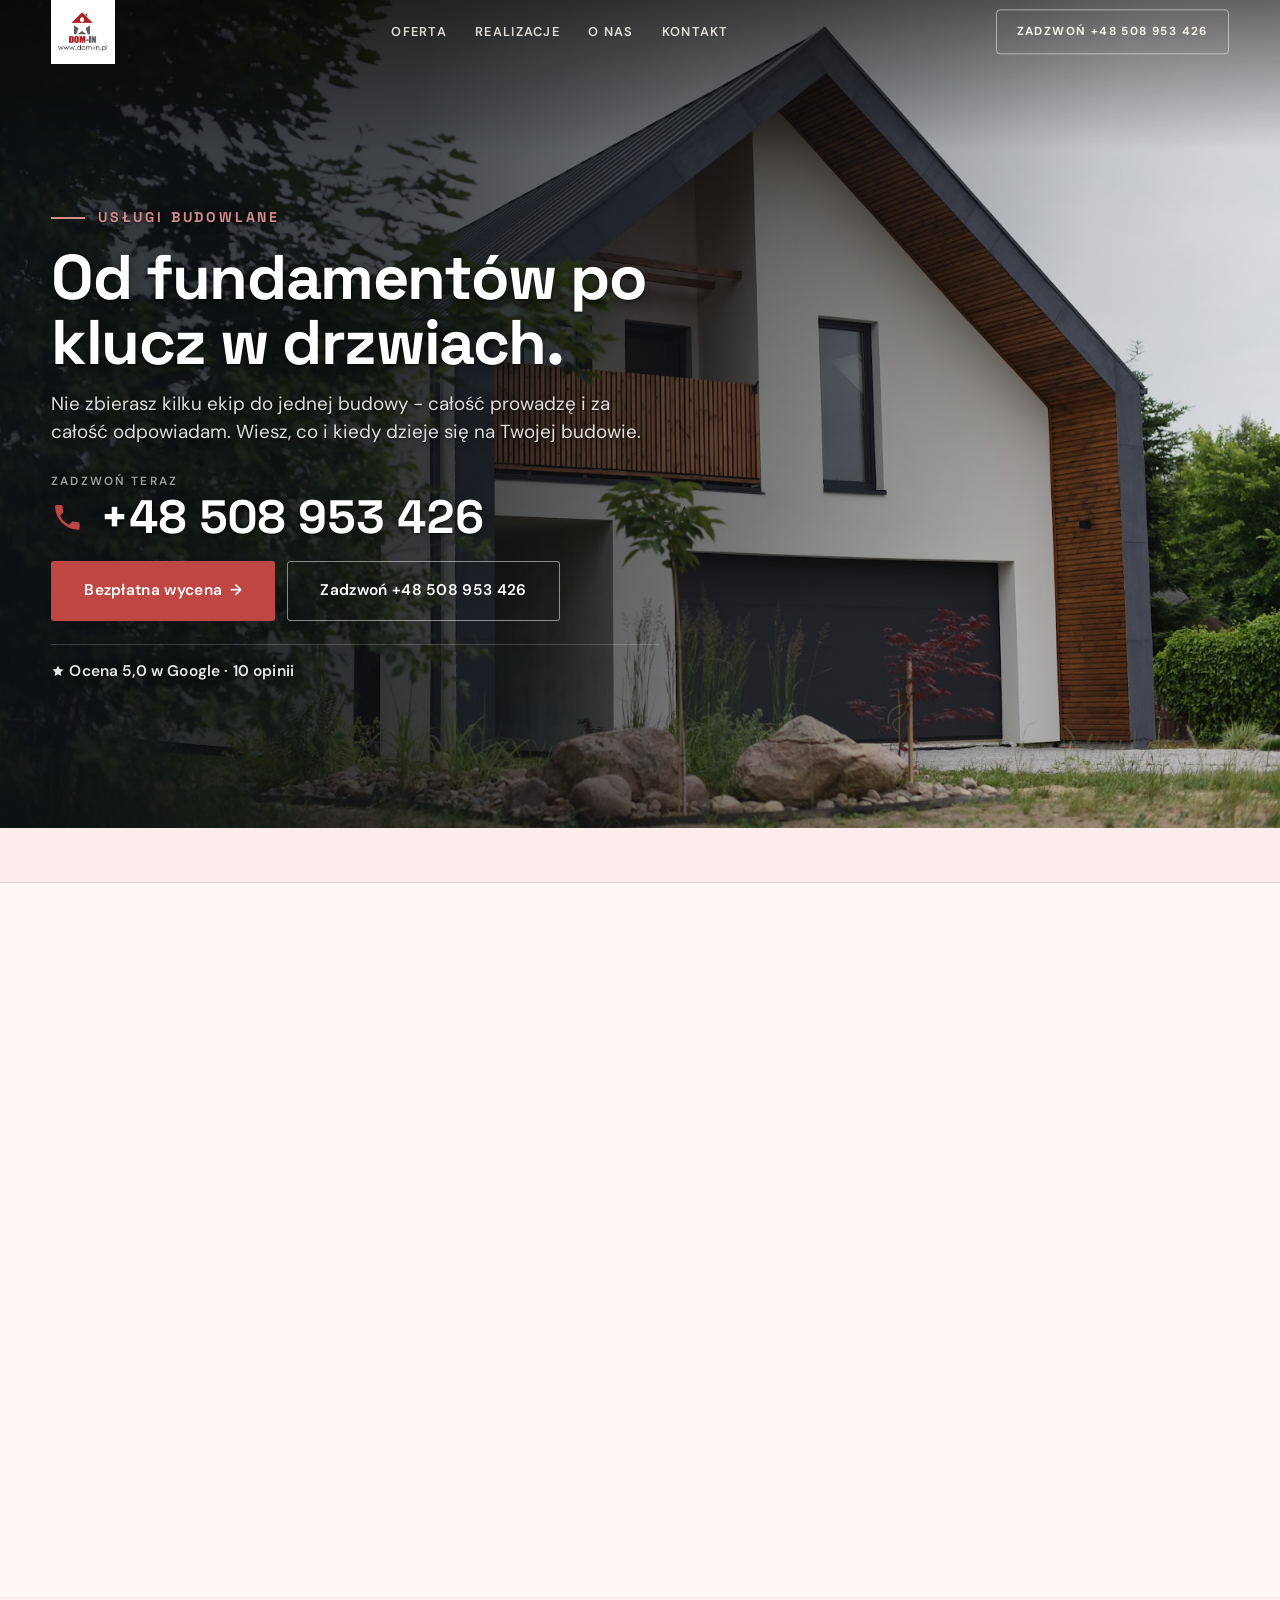
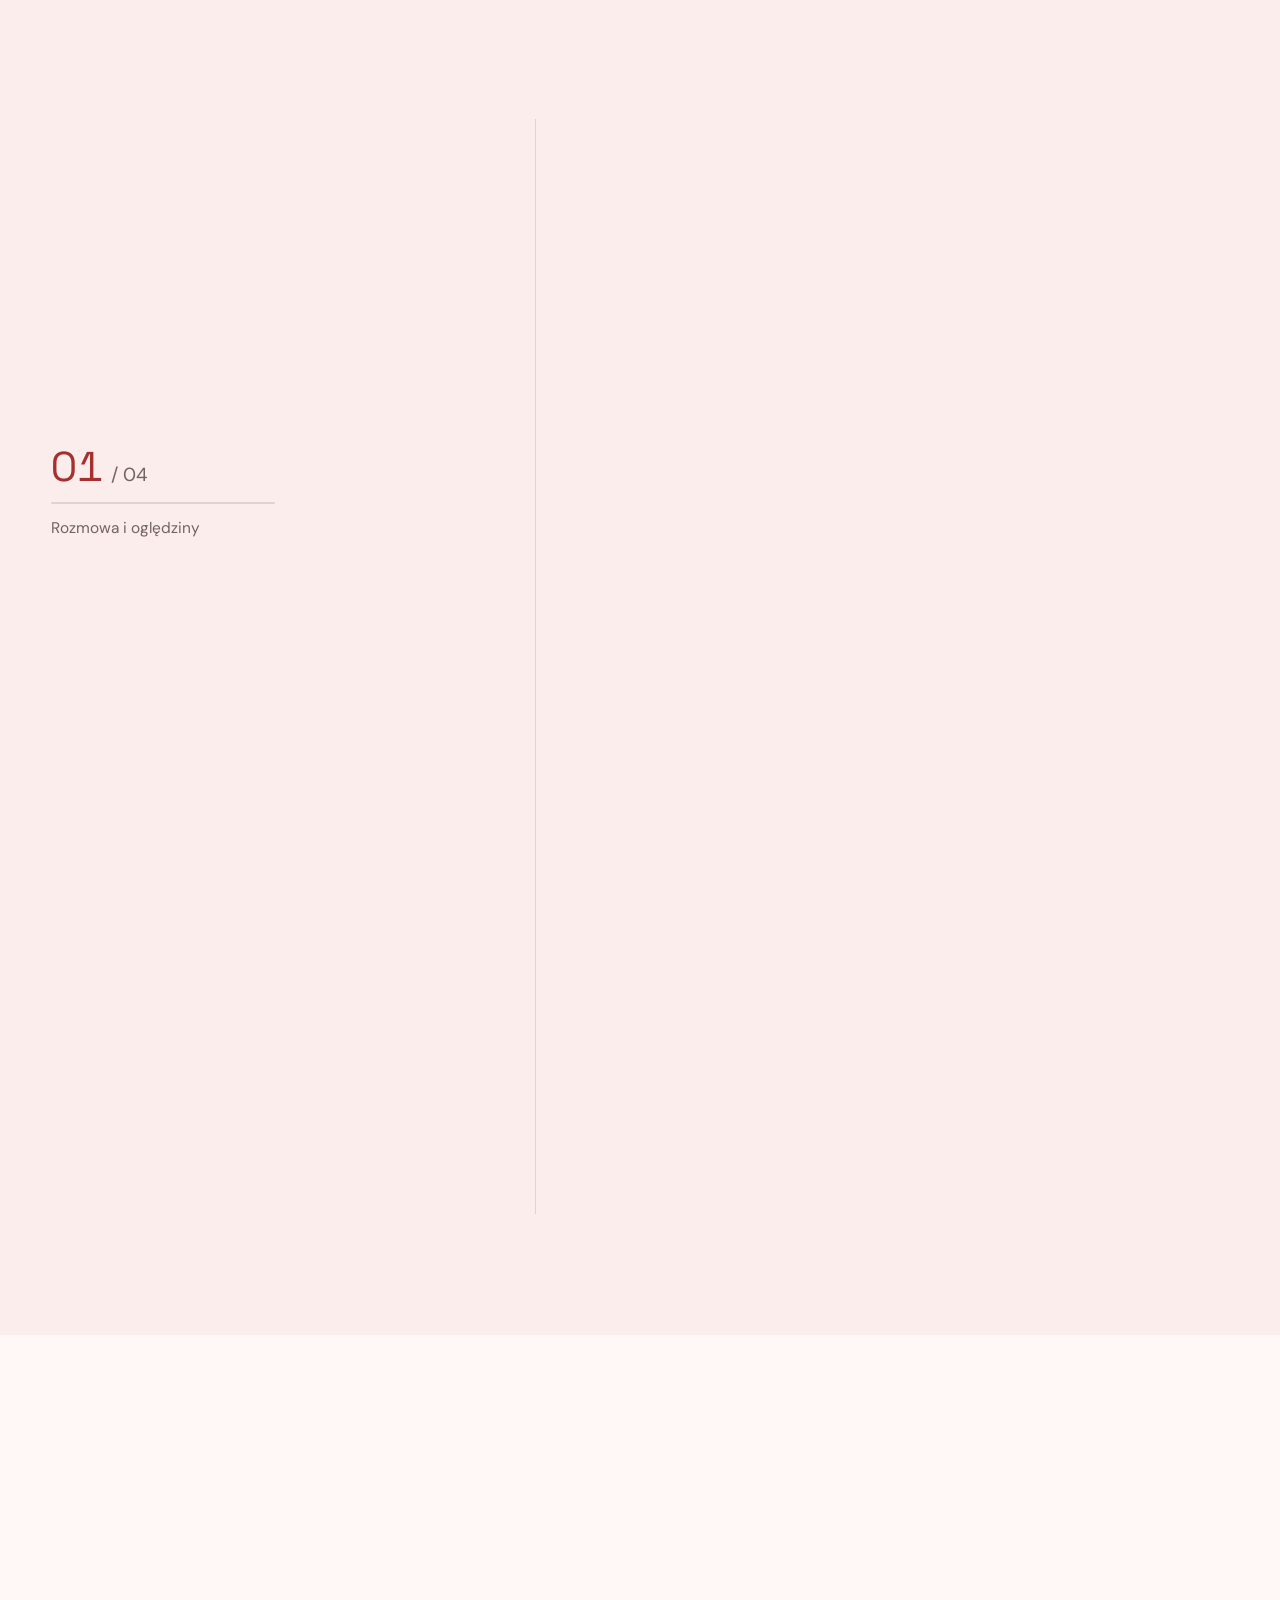
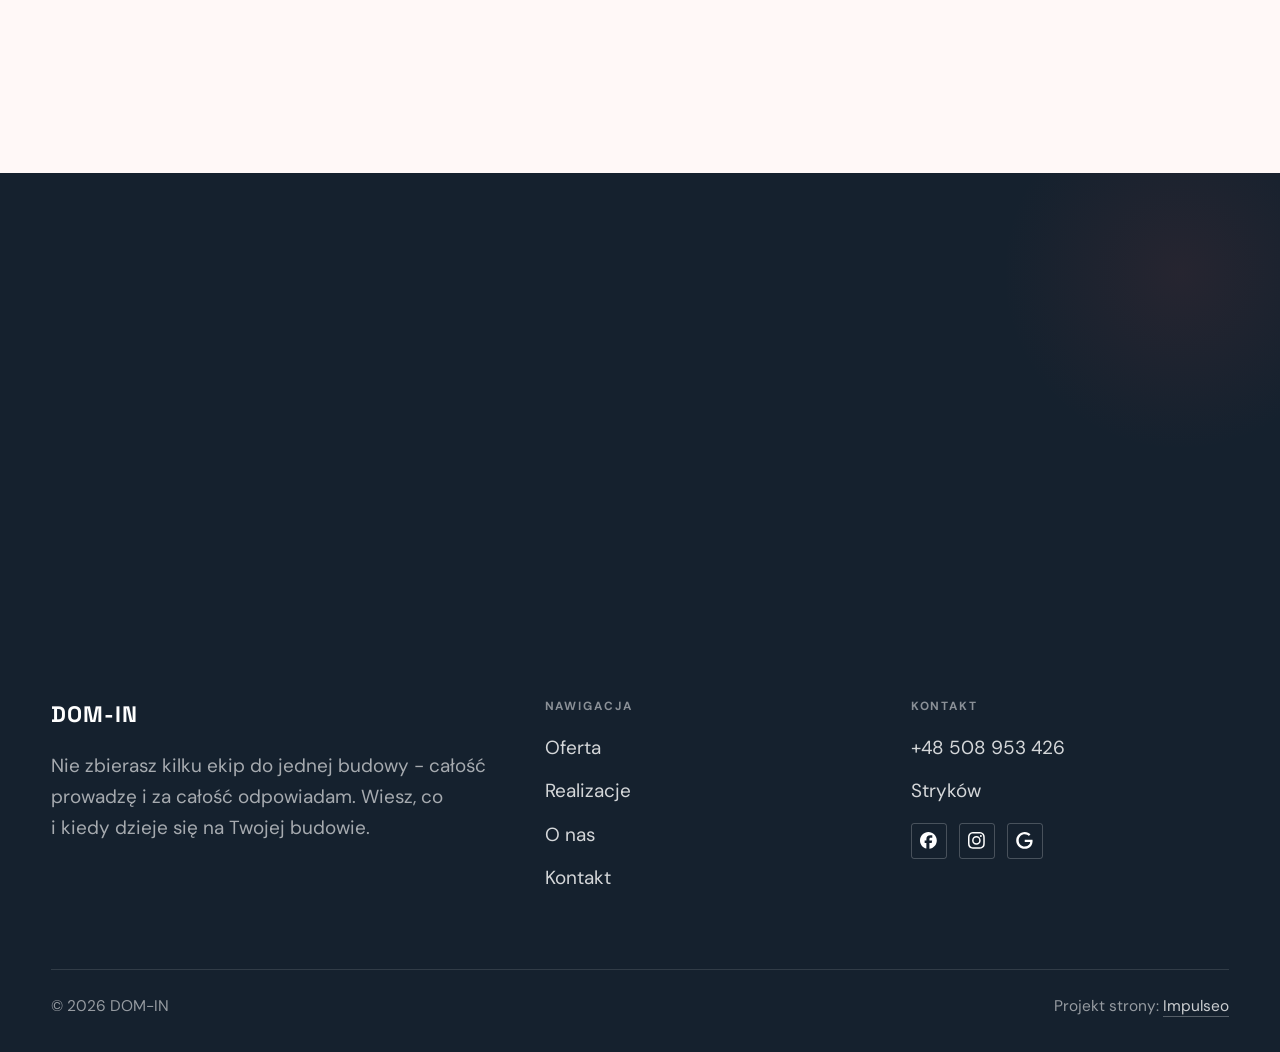
==== index.html @ ede2e078 "Strona demo: dom-in-budowa-domow-energooszednych-szkieletowych-drewnianych" ====
<!DOCTYPE html>
<html lang="pl">
<head>
<meta charset="UTF-8">
<meta name="viewport" content="width=device-width, initial-scale=1.0">
<title>DOM-IN - usługi budowlane</title>
<meta name="description" content="Firma budowlana w Strykowie: budowa domów, stany surowe, remonty, wykończenia, elewacje. Kosztorys i termin na piśmie przed robotą. Zadzwoń: 508 953 426.">
<link rel="canonical" href="https://impulseo-pl.github.io/dom-in-budowa-domow-energooszednych-szkieletowych-drewnianych/">
<meta name="robots" content="noindex, nofollow">
<meta property="og:type" content="website">
<meta property="og:locale" content="pl_PL">
<meta property="og:site_name" content="DOM-IN">
<meta property="og:title" content="DOM-IN - usługi budowlane">
<meta property="og:description" content="Firma budowlana w Strykowie: budowa domów, stany surowe, remonty, wykończenia, elewacje. Kosztorys i termin na piśmie przed robotą. Zadzwoń: 508 953 426.">
<meta property="og:url" content="https://impulseo-pl.github.io/dom-in-budowa-domow-energooszednych-szkieletowych-drewnianych/">
<meta property="og:image" content="https://impulseo-pl.github.io/dom-in-budowa-domow-energooszednych-szkieletowych-drewnianych/img/og.jpg">
<meta property="og:image:width" content="1200">
<meta property="og:image:height" content="630">
<meta name="twitter:card" content="summary_large_image">
<script type="application/ld+json">{"@context": "https://schema.org", "@type": "GeneralContractor", "name": "DOM-IN", "url": "https://impulseo-pl.github.io/dom-in-budowa-domow-energooszednych-szkieletowych-drewnianych/", "telephone": "+48508953426", "image": "https://impulseo-pl.github.io/dom-in-budowa-domow-energooszednych-szkieletowych-drewnianych/img/og.jpg", "areaServed": "Stryków", "sameAs": ["https://www.facebook.com/p/Dom-in-Dla-Twojego-domu-100057239088914/", "https://www.instagram.com/dom_in_wood", "https://www.google.com/maps?cid=10128578905079462561"]}</script>
<link rel="preconnect" href="https://fonts.googleapis.com">
<link rel="preconnect" href="https://fonts.gstatic.com" crossorigin>
<link href="https://fonts.googleapis.com/css2?family=Space+Grotesk:wght@500;600;700&family=DM+Sans:opsz,wght@9..40,400;9..40,500;9..40,600&display=swap" rel="stylesheet">
<link rel="stylesheet" href="assets/styles.css?v=45f6422d">
</head>
<body>

<header class="nav">
  <div class="wrap nav-inner">
    <a class="brand brand-has-logo" href="index.html"><img class="brand-logo" src="img/logo.jpg" alt="DOM-IN" width="464" height="464" decoding="async"></a>
    <nav class="nav-links">
      <a href="oferta.html">Oferta</a>
      <a href="realizacje.html">Realizacje</a>
      <a href="o-nas.html">O nas</a>
      <a href="kontakt.html">Kontakt</a>
      <a href="tel:+48508953426" class="btn btn-accent">Zadzwoń +48 508 953 426</a>
    </nav>
    <button class="nav-toggle" aria-label="Menu"><span></span><span></span><span></span></button>
  </div>
</header>

<main>
<section class="hero-fach">
  <img class="hf-photo" src="img/hero.jpg" fetchpriority="high" data-rotate="img/g2.jpg|img/g3.jpg" alt="DOM-IN" width="1600" height="1068">
  <div class="hf-panel">
    <div class="hf-inner">
      <span class="hf-kicker">Usługi budowlane</span>
      <h1 class="hf-title">Od fundamentów po klucz w drzwiach. <em></em></h1>
      <p class="hf-lead">Nie zbierasz kilku ekip do jednej budowy - całość prowadzę i za całość odpowiadam. Wiesz, co i kiedy dzieje się na Twojej budowie.</p>
      <a class="hf-phone" href="tel:+48508953426"><span class="hf-phone-lab">Zadzwoń teraz</span><span class="hf-phone-num"><svg class="ico-tel" width="16" height="16" viewBox="0 0 24 24" fill="none" aria-hidden="true"><path d="M6.6 10.8a15.5 15.5 0 0 0 6.6 6.6l2.2-2.2a1 1 0 0 1 1-.24 11.4 11.4 0 0 0 3.6.58 1 1 0 0 1 1 1V20a1 1 0 0 1-1 1A17 17 0 0 1 3 4a1 1 0 0 1 1-1h3.5a1 1 0 0 1 1 1c0 1.25.2 2.46.58 3.6a1 1 0 0 1-.25 1l-2.23 2.2Z" fill="currentColor"/></svg> +48 508 953 426</span></a>
      <div class="hf-actions">
        <a href="kontakt.html" class="btn btn-accent">Bezpłatna wycena <span class="arr">→</span></a>
        <a href="tel:+48508953426" class="btn btn-ghost hf-ghost">Zadzwoń +48 508 953 426</a>
      </div>
      <div class="hf-trust"><svg class="ico-star" width="14" height="14" viewBox="0 0 24 24" style="vertical-align:-2px" aria-hidden="true"><path d="M12 2.8l2.85 5.8 6.4.93-4.63 4.5 1.1 6.37L12 17.4l-5.72 3 1.1-6.37-4.63-4.5 6.4-.93L12 2.8Z" fill="currentColor"/></svg> Ocena 5,0 w Google · 10 opinii</div>
    </div>
  </div>
</section>
<section class="fach-promise">
  <div class="wrap">
    <ul class="fp-row reveal"><li>Bezpłatna wycena</li><li>Dojazd: Stryków i okolice</li><li>Gwarancja na robociznę</li></ul>
  </div>
</section>
<section class="gateways-band">
  <div class="wrap">
    <div class="gateways">
      <a href="oferta.html" class="gateway reveal"><img src="img/g9.jpg" alt="Budowa domów" loading="lazy" width="1600" height="1066" decoding="async"><span class="g-ttl">Budowa domów</span></a>
      <a href="oferta.html" class="gateway reveal"><img src="img/g10.jpg" alt="Stany surowe" loading="lazy" width="1600" height="1068" decoding="async"><span class="g-ttl">Stany surowe</span></a>
      <a href="oferta.html" class="gateway reveal"><img src="img/g11.jpg" alt="Remonty i modernizacje" loading="lazy" width="1600" height="1066" decoding="async"><span class="g-ttl">Remonty i modernizacje</span></a>
    </div>
  </div>
</section>
<section class="proces proces-os fachowcy">
  <div class="wrap proc-grid">
    <div class="proc-side">
      <div class="head reveal">
        <span class="eyebrow">Jak pracujemy</span>
        <h2>Wiesz, na czym stoisz - na każdym etapie</h2>
        <p>Od pierwszego telefonu do odbioru roboty - krok po kroku.</p>
      </div>
      <div class="proc-count" aria-hidden="true"><span class="pc-cur">01</span><span class="pc-all">/ 04</span></div>
      <div class="proc-bar" aria-hidden="true"><i></i></div>
      <p class="proc-now" aria-hidden="true">Rozmowa i oględziny</p>
    </div>
    <ol class="proces-line">
      <li class="reveal"><span class="pno">01</span><h3>Rozmowa i oględziny</h3><p>Opisujesz, co chcesz zbudować albo wyremontować. Umawiamy się na miejscu - bez obejrzenia placu czy mieszkania nie podam poważnej ceny.</p></li>
      <li class="reveal"><span class="pno">02</span><h3>Kosztorys i umowa</h3><p>Dostajesz kosztorys rozpisany na etapy i materiały oraz termin - wszystko na piśmie, zanim cokolwiek ruszy.</p></li>
      <li class="reveal"><span class="pno">03</span><h3>Budowa etapami</h3><p>Wiesz, kto i kiedy jest na Twojej budowie. Coś przesuwa harmonogram - pogoda, dostawa? Wiesz o tym od razu, razem z nowym terminem.</p></li>
      <li class="reveal"><span class="pno">04</span><h3>Odbiór i gwarancja</h3><p>Przechodzimy robotę razem, punkt po punkcie. Usterki z przeglądu poprawiam przed rozliczeniem końcowym, nie po nim.</p></li>
    </ol>
  </div>
</section>
<section class="fach-uslugi">
  <div class="wrap">
    <div class="head reveal">
      <span class="eyebrow">Oferta</span>
      <h2>Zakres robót</h2>
      <p>Zakres prac, jaki robię najczęściej - pełny opis i wycenę znajdziesz niżej.</p>
    </div>
    <ul class="fu-list">
      <li class="fu-row reveal"><div class="fu-name">Budowa domów</div><div class="fu-desc">Prowadzę budowę od wykopu po stan deweloperski albo pod klucz. Pilnuję zgodności z projektem, zamawiam materiały z wyprzedzeniem i układam harmonogram tak, żeby żadna ekipa nie czekała na poprzednią.</div><a class="fu-cta" href="kontakt.html">Wycena <span class="arr">→</span></a></li>
      <li class="fu-row reveal"><div class="fu-name">Stany surowe</div><div class="fu-desc">Muruję z pustaka ceramicznego, silikatu albo betonu komórkowego - z tego, co przewiduje projekt, nie z tego, co akurat taniej.</div><a class="fu-cta" href="kontakt.html">Wycena <span class="arr">→</span></a></li>
      <li class="fu-row reveal"><div class="fu-name">Remonty i modernizacje</div><div class="fu-desc">Remont w mieszkaniu, w którym mieszkasz, to inna robota niż pusty plac.</div><a class="fu-cta" href="kontakt.html">Wycena <span class="arr">→</span></a></li>
      <li class="fu-row reveal"><div class="fu-name">Wykończenia wnętrz</div><div class="fu-desc">Odbierasz mieszkanie w stanie deweloperskim? Robię wszystko do wprowadzenia: podłogi, drzwi, łazienkę, kolory ze wskazanej palety.</div><a class="fu-cta" href="kontakt.html">Wycena <span class="arr">→</span></a></li>
      <li class="fu-row reveal"><div class="fu-name">Elewacje i docieplenia</div><div class="fu-desc">Docieplam styropianem albo wełną - z klejem, siatką i tynkiem układanymi w reżimie technologicznym, bo elewacja robiona na skróty odpada płatami po kilku zimach.</div><a class="fu-cta" href="kontakt.html">Wycena <span class="arr">→</span></a></li>
      <li class="fu-row reveal"><div class="fu-name">Prace murarskie i tynkarskie</div><div class="fu-desc">Ściany działowe, kominy, murowane ogrodzenia, tynki maszynowe i tradycyjne.</div><a class="fu-cta" href="kontakt.html">Wycena <span class="arr">→</span></a></li>
    </ul>
    <div style="margin-top:var(--space-7)" class="reveal"><a href="oferta.html" class="btn btn-ghost">Pełna oferta <span class="arr">→</span></a></div>
  </div>
</section>
<section class="stopklatka" aria-hidden="true">
  <div class="stk-bg" style="background-image:url(img/g12.jpg)"></div>
</section>
<section>
  <div class="wrap">
    <div class="head reveal">
      <span class="eyebrow">Realizacje</span>
      <h2>Z ostatnich budów</h2>
      <p>Każdy z tych kadrów to czyjś dom albo mieszkanie. Fotografuję też etapy, których po skończonej budowie nie widać - to one trzymają całość.</p>
    </div>
    <div class="gallery">
      <div class="tile t-two3 reveal"><img src="img/g1.jpg" alt="DOM-IN" loading="lazy" width="1600" height="2397" decoding="async"></div>
      <div class="tile t-third reveal"><img src="img/g4.jpg" alt="DOM-IN" loading="lazy" width="1500" height="2000" decoding="async"></div>
      <div class="tile t-third reveal"><img src="img/g5.jpg" alt="DOM-IN" loading="lazy" width="1600" height="903" decoding="async"></div>
      <div class="tile t-third reveal"><img src="img/g6.jpg" alt="DOM-IN" loading="lazy" width="896" height="538" decoding="async"></div>
      <div class="tile t-third reveal"><img src="img/g7.jpg" alt="DOM-IN" loading="lazy" width="1600" height="1200" decoding="async"></div>
    </div>
    <div style="margin-top:var(--space-7)" class="reveal"><a href="realizacje.html" class="btn btn-accent">Pełna galeria <span class="arr">→</span></a></div>
  </div>
</section>
<section class="opinie op-fallback">
  <div class="wrap">
    <div class="head center reveal">
      <span class="eyebrow">Opinie</span>
      <h2>Co mówią klienci</h2>
      <p>Na Google mam 5,0 przy 10 opiniach. Pisali je ludzie, którzy widzieli moją robotę od wykopu po odbiór.</p>
    </div>
  </div>
</section>
<section class="obszar">
  <div class="wrap">
    <div class="head center reveal">
      <span class="eyebrow">Obszar działania</span>
      <h2>Dojeżdżamy do Ciebie</h2>
    </div>
    <p class="obszar-txt reveal" style="text-align:center;max-width:60ch;margin:0 auto 1.4rem">Nie wiesz, czy dojadę na Twoją budowę? Zadzwoń i podaj adres. Jak nie dojeżdżam, powiem wprost i nie zajmę Ci dnia.</p>
    <ul class="obszar-list reveal"><li class="is-home">Stryków</li><li>+ okolice</li></ul>
    <div class="obszar-mapa reveal" style="margin-top:var(--space-7)">
      <iframe title="Obszar działania - Stryków i okolice" src="https://maps.google.com/maps?q=DOM-IN%20Stryk%C3%B3w&amp;z=11&amp;output=embed" loading="lazy" referrerpolicy="no-referrer-when-downgrade" style="width:100%;height:clamp(280px,38vh,420px);border:0;display:block;border-radius:var(--r-md)"></iframe>
    </div>
  </div>
</section>
<section class="faq-klinika">
  <div class="wrap">
    <div class="head center reveal">
      <span class="eyebrow">Częste pytania</span>
      <h2>Dobrze wiedzieć</h2>
    </div>
    <div class="faq-list">
      <details class="faq-item reveal"><summary>Ile to będzie kosztowało?</summary><p>Zależy od zakresu i materiałów - dlatego najpierw jadę obejrzeć i zmierzyć, a dopiero potem liczę. Dostajesz kosztorys rozpisany na pozycje, nie jedną kwotę z sufitu.</p></details>
      <details class="faq-item reveal"><summary>Czy wycena jest płatna?</summary><p>Za obejrzenie placu i policzenie nie biorę pieniędzy. Płacisz za robotę, nie za kosztorys.</p></details>
      <details class="faq-item reveal"><summary>Kiedy możesz zacząć?</summary><p>Terminy ustawiam z wyprzedzeniem, bo budowę prowadzę do końca, zamiast żonglować kilkoma naraz. Zadzwoń - powiem, kiedy realnie mogę wejść.</p></details>
      <details class="faq-item reveal"><summary>Czy dostanę umowę i fakturę?</summary><p>Tak, zawsze. Faktury z budowy warto trzymać - przydają się przy kredycie hipotecznym i przy sprzedaży domu.</p></details>
      <details class="faq-item reveal"><summary>Kto załatwia materiały?</summary><p>Jak wolisz. Mogę wziąć materiały na siebie, z fakturami do wglądu, albo pracować na tym, co kupisz - wtedy dostajesz ode mnie dokładną listę z ilościami.</p></details>
      <details class="faq-item reveal"><summary>Co, jeśli po robocie coś się odezwie?</summary><p>Pęknięcie na ścianie czy rysa przy oknie po roku to sprawa do naprawy, nie do dyskusji. Moja robota - moja poprawka, bez kombinowania.</p></details>
    </div>
  </div>
</section>
<section class="cta">
  <div class="wrap">
    <div class="reveal">
      <span class="eyebrow">Współpraca</span>
      <h2>Potrzebujesz fachowca? Wycenimy za darmo.</h2>
      <p>Napisz, co jest do zrobienia - obejrzymy na miejscu i wycenimy. Bez zobowiązań.</p>
    </div>
    <div class="cta-actions reveal">
      <a href="kontakt.html" class="btn btn-light">Bezpłatna wycena <span class="arr">→</span></a>
      <a href="tel:+48508953426" class="btn btn-ghost btn-ghost-cta">+48 508 953 426</a>
    </div>
  </div>
</section>
</main>

<footer>
  <div class="wrap">
    <div class="foot-grid">
      <div class="foot-brand">
        <div class="name">DOM-IN</div>
        <p>Nie zbierasz kilku ekip do jednej budowy - całość prowadzę i za całość odpowiadam. Wiesz, co i kiedy dzieje się na Twojej budowie.</p>
      </div>
      <div class="foot-col">
        <h4>Nawigacja</h4>
        <a href="oferta.html">Oferta</a>
        <a href="realizacje.html">Realizacje</a>
        <a href="o-nas.html">O nas</a>
        <a href="kontakt.html">Kontakt</a>
      </div>
      <div class="foot-col">
        <h4>Kontakt</h4>
        <a href="tel:+48508953426">+48 508 953 426</a>
        <p>Stryków</p>
      <div class="foot-soc">
        <a class="soc" href="https://www.facebook.com/p/Dom-in-Dla-Twojego-domu-100057239088914/" target="_blank" rel="noopener" aria-label="Facebook - DOM-IN"><svg viewBox="0 0 24 24" aria-hidden="true" focusable="false"><path d="M9.101 23.691v-7.98H6.627v-3.667h2.474v-1.58c0-4.085 1.848-5.978 5.858-5.978.401 0 .955.042 1.468.103a8.68 8.68 0 0 1 1.141.195v3.325a8.623 8.623 0 0 0-.653-.036 26.805 26.805 0 0 0-.733-.009c-.707 0-1.259.096-1.675.309a1.686 1.686 0 0 0-.679.622c-.258.42-.374.995-.374 1.752v1.297h3.919l-.386 2.103-.287 1.564h-3.246v8.245C19.396 23.238 24 18.179 24 12.044c0-6.627-5.373-12-12-12s-12 5.373-12 12c0 5.628 3.874 10.35 9.101 11.647Z" fill="currentColor"/></svg></a>
        <a class="soc" href="https://www.instagram.com/dom_in_wood" target="_blank" rel="noopener" aria-label="Instagram - DOM-IN"><svg viewBox="0 0 24 24" aria-hidden="true" focusable="false"><path d="M7.0301.084c-1.2768.0602-2.1487.264-2.911.5634-.7888.3075-1.4575.72-2.1228 1.3877-.6652.6677-1.075 1.3368-1.3802 2.127-.2954.7638-.4956 1.6365-.552 2.914-.0564 1.2775-.0689 1.6882-.0626 4.947.0062 3.2586.0206 3.6671.0825 4.9473.061 1.2765.264 2.1482.5635 2.9107.308.7889.72 1.4573 1.388 2.1228.6679.6655 1.3365 1.0743 2.1285 1.38.7632.295 1.6361.4961 2.9134.552 1.2773.056 1.6884.069 4.9462.0627 3.2578-.0062 3.668-.0207 4.9478-.0814 1.28-.0607 2.147-.2652 2.9098-.5633.7889-.3086 1.4578-.72 2.1228-1.3881.665-.6682 1.0745-1.3378 1.3795-2.1284.2957-.7632.4966-1.636.552-2.9124.056-1.2809.0692-1.6898.063-4.948-.0063-3.2583-.021-3.6668-.0817-4.9465-.0607-1.2797-.264-2.1487-.5633-2.9117-.3084-.7889-.72-1.4568-1.3876-2.1228C21.2982 1.33 20.628.9208 19.8378.6165 19.074.321 18.2017.1197 16.9244.0645 15.6471.0093 15.236-.005 11.977.0014 8.718.0076 8.31.0215 7.0301.0839m.1402 21.6932c-1.17-.0509-1.8053-.2453-2.2287-.408-.5606-.216-.96-.4771-1.3819-.895-.422-.4178-.6811-.8186-.9-1.378-.1644-.4234-.3624-1.058-.4171-2.228-.0595-1.2645-.072-1.6442-.079-4.848-.007-3.2037.0053-3.583.0607-4.848.05-1.169.2456-1.805.408-2.2282.216-.5613.4762-.96.895-1.3816.4188-.4217.8184-.6814 1.3783-.9003.423-.1651 1.0575-.3614 2.227-.4171 1.2655-.06 1.6447-.072 4.848-.079 3.2033-.007 3.5835.005 4.8495.0608 1.169.0508 1.8053.2445 2.228.408.5608.216.96.4754 1.3816.895.4217.4194.6816.8176.9005 1.3787.1653.4217.3617 1.056.4169 2.2263.0602 1.2655.0739 1.645.0796 4.848.0058 3.203-.0055 3.5834-.061 4.848-.051 1.17-.245 1.8055-.408 2.2294-.216.5604-.4763.96-.8954 1.3814-.419.4215-.8181.6811-1.3783.9-.4224.1649-1.0577.3617-2.2262.4174-1.2656.0595-1.6448.072-4.8493.079-3.2045.007-3.5825-.006-4.848-.0608M16.953 5.5864A1.44 1.44 0 1 0 18.39 4.144a1.44 1.44 0 0 0-1.437 1.4424M5.8385 12.012c.0067 3.4032 2.7706 6.1557 6.173 6.1493 3.4026-.0065 6.157-2.7701 6.1506-6.1733-.0065-3.4032-2.771-6.1565-6.174-6.1498-3.403.0067-6.156 2.771-6.1496 6.1738M8 12.0077a4 4 0 1 1 4.008 3.9921A3.9996 3.9996 0 0 1 8 12.0077" fill="currentColor"/></svg></a>
        <a class="soc" href="https://www.google.com/maps?cid=10128578905079462561" target="_blank" rel="noopener" aria-label="Google - DOM-IN"><svg viewBox="0 0 24 24" aria-hidden="true" focusable="false"><path d="M12.48 10.92v3.28h7.84c-.24 1.84-.853 3.187-1.787 4.133-1.147 1.147-2.933 2.4-6.053 2.4-4.827 0-8.6-3.893-8.6-8.72s3.773-8.72 8.6-8.72c2.6 0 4.507 1.027 5.907 2.347l2.307-2.307C18.747 1.44 16.133 0 12.48 0 5.867 0 .307 5.387.307 12s5.56 12 12.173 12c3.573 0 6.267-1.173 8.373-3.36 2.16-2.16 2.84-5.213 2.84-7.667 0-.76-.053-1.467-.173-2.053H12.48z" fill="currentColor"/></svg></a>
      </div>
      </div>
    </div>
    <div class="foot-bot">
      <span>© 2026 DOM-IN</span>
      <span>Projekt strony: <a class="foot-credit" href="https://impulseo.pl" target="_blank" rel="noopener">Impulseo</a></span>
    </div>
  </div>
</footer>
<div class="sticky-call"><a class="sc-call" href="tel:+48508953426"><svg class="ico-tel" width="16" height="16" viewBox="0 0 24 24" fill="none" aria-hidden="true"><path d="M6.6 10.8a15.5 15.5 0 0 0 6.6 6.6l2.2-2.2a1 1 0 0 1 1-.24 11.4 11.4 0 0 0 3.6.58 1 1 0 0 1 1 1V20a1 1 0 0 1-1 1A17 17 0 0 1 3 4a1 1 0 0 1 1-1h3.5a1 1 0 0 1 1 1c0 1.25.2 2.46.58 3.6a1 1 0 0 1-.25 1l-2.23 2.2Z" fill="currentColor"/></svg> Zadzwoń</a><a class="sc-quote" href="kontakt.html">Bezpłatna wycena</a></div>
<div class="demo-wazne" data-do="2026-08-25" data-cykl="3" hidden><svg class="dw-ico" width="13" height="13" viewBox="0 0 24 24" fill="none" aria-hidden="true"><circle cx="12" cy="12" r="8.6" stroke="currentColor" stroke-width="1.8"/><path d="M12 7.2V12l3.3 2" stroke="currentColor" stroke-width="1.8" stroke-linecap="round"/></svg><span class="dw-txt"></span></div>

<script src="assets/main.js"></script>
</body>
</html>
---- assets/styles.css ----
/* ============================================================
   STOLBASZ — premium, architektoniczny B2B fit-out
   Jasna paleta, zero brązu. System wg premium-web-craft.
   Projekt strony: Impulseo (impulseo.pl)
   ============================================================ */

:root{
  /* PALETA — jasna, architektoniczna, chłodna */
  --paper:#F4F6F8;          /* główne tło */
  --paper-2:#E7EBEF;        /* sekcje alternatywne (chłodny jasny szary) */
  --paper-3:#E7EBEF;        /* delikatne wypełnienia */
  --ink:#15212E;            /* tekst główny — chłodny grafit */
  --ink-soft:#243443;       /* nagłówki drugorzędne */
  --muted:#6B7785;          /* tekst poboczny */
  --line:rgba(21,33,46,.12);/* hairline */
  --accent:#E8A317;         /* stonowany petrol-slate — jedyny akcent */
  --accent-d:#C9870C;
  --accent-soft:rgba(232,163,23,.10);
  --dark:#15212E;           /* sekcje ciemne (stopka/CTA) */

  /* HOVER ZDJĘĆ — JEDEN standard dla całego silnika (decyzja K. 04.08.2026, artefakt z wariantami).
     AKTUALNE (K.+Szymon 09.08.2026, wybór z artefaktu 6 wariantów): zoom 1.05 przy 1.4s -
     przy tak długim czasie mocniejszy kadr NIE skacze, tylko „oddycha". Poprzedni standard
     (1.02 / .55s z 04.08) odbierany jako dynamiczny i szybki.
     Spoczynek lekko przygaszony, ale TYLKO tam, gdzie jest mysz (@media hover:hover) —
     na telefonie zdjęcia zostają w pełnej jasności. */
  --img-zoom:1.05;                   /* K.+Szymon 09.08: wariant F z artefaktu porównawczego */
  --img-rest:brightness(.95) saturate(.99);
  --img-hot:brightness(1.06) saturate(1.05);
  --img-dur:1.4s;                    /* K.+Szymon 09.08 (wariant F): powoli = elegancko */
  --img-ease:cubic-bezier(.16,.84,.44,1);  /* miękki ogon, efekt „oddychania" */

  /* ODSTĘPY — skala 4/8 */
  --space-1:4px; --space-2:8px; --space-3:12px; --space-4:16px; --space-5:24px;
  --space-6:32px; --space-7:48px; --space-8:64px; --space-9:96px; --space-10:128px;

  /* TYPOGRAFIA — fluid clamp() (skala podbita 16.07.2026: większe, czytelniejsze litery — uwaga Adama) */
  --text-sm:clamp(.9rem,.87rem + .12vw,1rem);
  --text-base:clamp(1.08rem,1.04rem + .18vw,1.2rem);
  --text-lg:clamp(1.24rem,1.15rem + .34vw,1.44rem);
  --text-h3:clamp(1.34rem,1.22rem + .55vw,1.66rem);
  --text-h2:clamp(2.1rem,1.66rem + 2.1vw,3.1rem);
  --text-h1:clamp(2.9rem,2.1rem + 4vw,5.1rem);

  /* PROMIENIE — architektoniczne, raczej ostre */
  --r-sm:3px; --r-md:6px; --r-lg:10px;

  /* RUCH */
  --ease:cubic-bezier(.25,.46,.45,.94); --dur:.24s;

  /* CIENIE — miękkie, warstwowe */
  --sh-sm:0 1px 2px rgba(16,24,32,.04), 0 2px 8px rgba(16,24,32,.05);
  --sh-md:0 2px 6px rgba(16,24,32,.05), 0 12px 28px -8px rgba(16,24,32,.12);
  --sh-lg:0 6px 14px rgba(16,24,32,.07), 0 26px 56px -18px rgba(16,24,32,.22);

  --hairline:1px solid var(--line);

  --font-display:'Space Grotesk','Inter',sans-serif;
  --font-body:'DM Sans','Inter',sans-serif;
}

*{box-sizing:border-box;margin:0;padding:0}
html{scroll-behavior:smooth}
body{
  font-family:var(--font-body);
  font-size:var(--text-base);
  line-height:1.65;
  color:var(--ink);
  background:var(--paper);
  -webkit-font-smoothing:antialiased;
  text-rendering:optimizeLegibility;
}
img{max-width:100%;height:auto;display:block}  /* height:auto = width/height z atrybutów trzyma proporcje (TOP#12) */
a{color:inherit;text-decoration:none}

.wrap{width:min(92%,1180px);margin-inline:auto}
section{padding-block:clamp(52px,6.5vw,96px)}

h1,h2,h3{font-family:var(--font-display);font-weight:700;line-height:1.08;letter-spacing:-.02em;color:var(--ink)}
h1{font-size:var(--text-h1);letter-spacing:-.035em}
h2{font-size:var(--text-h2);letter-spacing:-.025em}
h3{font-size:var(--text-h3)}
/* MIARA — długość wiersza. WCAG 2.2 SC 1.4.8: max 80 znaków; Butterick: 45–90.
   68ch daje realnie 72–78 znaków polskiego tekstu, czyli z zapasem pod granicą.
   Wcześniej limit miał TYLKO <p> — <li>, <blockquote> i <dd> nie miały żadnego,
   i to jedyny powód, dla którego 23 bloki na dwóch oddanych stronach jadą po
   83–106 znaków w wierszu (pomiar 07.08.2026, bramka `miara`).
   ⚠️ Listy i definicje ograniczamy TYLKO bez klasy: `ul`/`ol` z klasą to u nas
   układ (siatki kafli, menu), a nie tekst ciągły — tam miarę wyznacza układ. */
/* 60ch, nie 68ch (K. 10.08): po zmianie fontów na węższe kroje (DM Sans i spółka)
   w 68ch mieściło się ~90 znaków - bramka pikselowa słusznie zgłaszała przekroczenie
   granicy 80. Pomiar na żywej przeglądarce: 60ch = 90 znaków, 53ch = ~78 znaków, czyli normę WCAG 1.4.8. */
:root{ --miara:53ch }
p{max-width:min(100%,var(--miara))}
blockquote,
ul:not([class])>li, ol:not([class])>li,
dl:not([class])>dd{max-width:min(100%,var(--miara))}

/* ⚠️ Świadomie BEZ wyjątku `.tile p,.card p,.svc p{max-width:none}`, choć nasuwa się sam:
   te akapity BYŁY już ograniczone (stare `p{max-width:65ch}`), więc „wyjątek" nie odblokowałby
   niczego nowego — tylko ROZLUŹNIŁ stan sprzed zmiany na wszystkich demach naraz.
   `figcaption` żadna z reguł wyżej nie dotyczy, więc też nie potrzebuje zwolnienia. */

/* ŁAMANIE. `balance` wyrównuje długości wierszy w nagłówku, `pretty` pilnuje ostatniego
   wiersza akapitu, żeby nie został w nim jeden wyraz. Obsługiwane od Chrome 117 /
   Safari 17.5; starsze przeglądarki po prostu ignorują tę własność.
   `text-wrap:pretty` nie występowało dotąd ANI RAZ w silniku ani w repo klientów. */
h1,h2,h3,.lead,.lede{text-wrap:balance}
p,li,blockquote,dd{text-wrap:pretty}

.eyebrow{
  font-family:var(--font-body);
  font-size:var(--text-sm);
  font-weight:600;
  letter-spacing:.18em;
  text-transform:uppercase;
  color:var(--accent);
  display:inline-flex;align-items:center;gap:var(--space-3);
}
/* flex:none + margin-top = kreska trzyma się PIERWSZEJ linii. Wcześniej align-items:center
   centrowało ją względem całego bloku i przy zawinięciu (długi kicker typu
   „…WNĘTRZ · LESZNO · OD 2019") druga linia lądowała z brzydkim wcięciem. */
.eyebrow{align-items:flex-start}
.eyebrow>*,.eyebrow{text-wrap:balance}   /* dlugi kicker lamal sie na sierote typu samo „2019" w drugiej linii */
.eyebrow::before{content:"";width:28px;height:1px;background:var(--accent);display:inline-block;flex:none;margin-top:.62em}

.muted{color:var(--muted)}
.lead{font-size:var(--text-lg);line-height:1.55;color:var(--ink-soft);max-width:50ch}

/* ---------- BUTTONS ---------- */
.btn{
  display:inline-flex;align-items:center;gap:var(--space-2);
  font-weight:600;font-size:var(--text-sm);letter-spacing:.02em;
  padding:var(--space-4) var(--space-6);
  border-radius:var(--r-sm);
  transition:transform var(--dur) var(--ease),box-shadow var(--dur) var(--ease),background var(--dur) var(--ease);
  cursor:pointer;border:1px solid transparent;
}
.btn-accent{background:var(--accent);color:#fff;box-shadow:var(--sh-sm)}
.btn-accent:hover{background:var(--accent-d);transform:translateY(-2px);box-shadow:var(--sh-md)}
.btn-accent:active{transform:translateY(0);box-shadow:var(--sh-sm)}
.btn-ghost{background:transparent;color:var(--ink);border-color:var(--line)}
.btn-ghost:hover{border-color:var(--accent);color:var(--accent);transform:translateY(-2px)}
.btn-light{background:#fff;color:var(--ink);box-shadow:var(--sh-sm)}
.btn-light:hover{transform:translateY(-2px);box-shadow:var(--sh-md)}
.btn .arr{transition:transform var(--dur) var(--ease)}
.btn:hover .arr{transform:translateX(4px)}

/* ---------- NAV ---------- */
.nav{
  position:sticky;top:0;z-index:50;
  background:color-mix(in srgb,var(--paper) 88%,transparent);
  backdrop-filter:saturate(140%) blur(10px);
  border-bottom:var(--hairline);
}
.nav-inner{display:flex;align-items:center;justify-content:space-between;gap:var(--space-5);height:72px}
/* ANTY-NACHODZENIE (K. 05.08.2026): długa nazwa firmy + przycisk z pełnym numerem nie mieściły się w pasku
   i flex ściskał linki PONIŻEJ ich treści - "Kontakt" wchodził na ramkę "Zadzwoń +48 ...". Teraz ustępuje
   nazwa marki (skrót wielokropkiem), a menu i przycisk nigdy się nie kurczą ani nie zachodzą na siebie. */
.brand{display:flex;flex-direction:column;line-height:1;min-width:0;flex:0 1 auto}
.brand .name{font-family:var(--font-display);font-weight:800;font-size:1.35rem;letter-spacing:.04em;white-space:nowrap;overflow:hidden;text-overflow:ellipsis}
.brand .sub{font-size:.62rem;letter-spacing:.34em;text-transform:uppercase;color:var(--muted);margin-top:5px;white-space:nowrap;overflow:hidden;text-overflow:ellipsis}
.nav-links{display:flex;align-items:center;gap:var(--space-6);flex:0 0 auto}
.nav-links a{font-size:var(--text-sm);font-weight:500;color:var(--ink-soft);position:relative;padding-block:4px;white-space:nowrap;transition:color var(--dur) var(--ease)}
.nav-links a::after{content:"";position:absolute;left:0;bottom:0;width:0;height:1.5px;background:var(--accent);transition:width var(--dur) var(--ease)}
.nav-links a:hover,.nav-links a.active{color:var(--ink)}
.nav-links a:hover::after,.nav-links a.active::after{width:100%}
.nav-links .btn{padding:var(--space-2) var(--space-5)}
/* przyciski w nav: właściwy kolor (przebij .nav-links a) + bez podkreślenia */
.nav-links a.btn-accent{color:#fff}
.nav-links a.btn-ghost,.nav-links a.btn-light{color:var(--ink)}
/* CTA w pasku: NIE podkreślenie spod linków menu, ale ten sam przelatujący błysk,
   co na wszystkich innych przyciskach (zgłoszenie K. 13.08.2026 - „na hero jest efekt
   światła przechodzącego przez przycisk, na navbarze go nie ma, a mają być identyczne").
   Reguła `.nav-links a::after` jest silniejsza od `.btn::after`, więc trzeba jej
   geometrię wyzerować i wpisać połysk z nazwy - samo `display:none` gasiło efekt. */
.nav-links a.btn::after{
  display:block;content:"";position:absolute;inset:0;z-index:-1;pointer-events:none;
  inset:0;width:auto;height:auto;border-radius:inherit;   /* kasuje geometrię podkreślenia (width:0;height:1.5px) */
  background:linear-gradient(100deg,transparent 32%,rgba(255,255,255,.20) 50%,transparent 68%);
  translate:-120% 0}
@media (prefers-reduced-motion:no-preference){
  .nav-links a.btn:hover::after{translate:120% 0;transition:translate .75s var(--mt-ease,cubic-bezier(.16,.84,.44,1))}
}
.nav-toggle{display:none;background:none;border:none;cursor:pointer;flex-direction:column;gap:5px;padding:8px}
.nav-toggle span{width:24px;height:2px;background:var(--ink);transition:var(--dur)}
/* Ciasny zakres MIĘDZY menu mobilnym a pełnym pulpitem: zbijamy odstępy i nazwę marki,
   żeby wszystko zmieściło się naturalnie, zanim w ogóle dojdzie do skracania wielokropkiem. */
@media(max-width:1280px) and (min-width:921px){
  .nav-links{gap:var(--space-4)}
  .nav-links .btn{padding:var(--space-2) var(--space-4)}
  .brand .name{font-size:1.15rem}
}

/* ---------- HERO (split) ---------- */
.hero{position:relative;overflow:hidden;border-bottom:var(--hairline)}
.hero-grid{display:grid;grid-template-columns:1.05fr .95fr;gap:clamp(24px,4vw,60px);align-items:center;
  padding-block:clamp(36px,4.5vw,64px)}
.hero-copy .eyebrow{margin-bottom:var(--space-5)}
.hero-copy h1{margin-bottom:var(--space-5)}
.hero-copy .lead{margin-bottom:var(--space-7)}
.hero-actions{display:flex;flex-wrap:wrap;gap:var(--space-4)}
.hero-art{position:relative;aspect-ratio:4/3;border-radius:var(--r-lg);overflow:hidden;box-shadow:var(--sh-lg)}
.hero-art img{width:100%;height:100%;object-fit:cover}
.hero-art::after{content:"";position:absolute;inset:0;background:linear-gradient(180deg,transparent 55%,rgba(18,24,28,.28))}
.hero-badge{position:absolute;left:var(--space-5);bottom:var(--space-5);z-index:2;
  background:rgba(252,252,251,.94);backdrop-filter:blur(4px);
  border-radius:var(--r-md);padding:var(--space-4) var(--space-5);box-shadow:var(--sh-md);max-width:78%}
.hero-badge strong{display:block;font-family:var(--font-display);font-size:1rem;letter-spacing:-.01em}
.hero-badge span{font-size:var(--text-sm);color:var(--muted)}

/* ---------- HERO duży / kinowy (strona główna) ---------- */
.hero-cine{position:relative;min-height:clamp(560px,82vh,840px);min-height:clamp(560px,82svh,840px);display:flex;align-items:center;overflow:hidden;border-bottom:var(--hairline)}
.hero-cine>img{position:absolute;inset:0;width:100%;height:100%;object-fit:cover;z-index:0}
.hero-cine::after{content:"";position:absolute;inset:0;z-index:1;
  background:linear-gradient(95deg,rgba(13,18,23,.86) 0%,rgba(13,18,23,.64) 32%,rgba(13,18,23,.24) 62%,rgba(13,18,23,.04) 100%)}
.hero-cine .wrap{position:relative;z-index:2;padding-block:var(--space-8)}
.hero-cine .hero-copy{max-width:660px}
.hero-cine .eyebrow{color:#fff;margin-bottom:var(--space-5)}
.hero-cine .eyebrow::before{background:#fff}
.hero-cine h1{color:#fff;margin-bottom:var(--space-5);font-size:clamp(2.9rem,2rem + 4.4vw,5.2rem);text-wrap:balance}
.hero-cine .lead{color:rgba(255,255,255,.92);max-width:48ch;margin-bottom:var(--space-7)}
.hero-cine .hero-actions{display:flex;flex-wrap:wrap;gap:var(--space-4)}
/* NISKIE OKNO (laptop z dokiem i paskami przeglądarki ma ~700-780 px wysokości widoku):
   H1 do 5.2rem + długi lead nie mieściły się i przyciski wypadały POD krawędź ekranu -
   klient widział stronę bez ani jednego CTA. Skalujemy w dół, zamiast przycinać treść. */
@media(min-width:821px) and (max-height:820px){
  .hero-cine{min-height:clamp(520px,94svh,780px)}
  .hero-cine .wrap{padding-block:var(--space-6)}
  .hero-cine h1{font-size:clamp(2.2rem,1.5rem + 2.6vw,3.6rem);margin-bottom:var(--space-4)}
  .hero-cine .eyebrow{margin-bottom:var(--space-4)}
  .hero-cine .lead{margin-bottom:var(--space-5);max-width:44ch}
}
@media(max-width:680px){
  .hero-cine{min-height:clamp(520px,76vh,640px);min-height:clamp(520px,76svh,640px);align-items:flex-end}
  .hero-cine::after{background:linear-gradient(0deg,rgba(13,18,23,.9) 6%,rgba(13,18,23,.45) 55%,rgba(13,18,23,.25) 100%)}
  .hero-cine .wrap{padding-bottom:var(--space-9)}
  /* TELEFON (~90% oglądających): lead potrafił zająć 8 linii i zepchnąć CTA poza pierwszy ekran.
     Zwężamy interlinię i skalę - treści nie ucinamy, bo to ona sprzedaje. */
  .hero-cine .lead{font-size:.98rem;line-height:1.5;margin-bottom:var(--space-5)}
  .hero-cine .eyebrow{font-size:.72rem;letter-spacing:.13em;margin-bottom:var(--space-4)}
  .hero-cine .eyebrow::before{width:20px}
  .hero-cine h1{margin-bottom:var(--space-4)}
}

/* full-bleed hero variant (podstrony) */
.pagehead{position:relative;min-height:46vh;min-height:46svh;display:flex;align-items:flex-end;overflow:hidden;border-bottom:var(--hairline)}
.pagehead img{position:absolute;inset:0;width:100%;height:100%;object-fit:cover}
/* 10.08.2026 (decyzja K.): mocniejsze przyciemnienie + cień pod tekstem. Bramka mierzyła na
   nagłówkach podstron 3,38-3,43:1 przy wymaganych 4,5 — jasne zdjęcie (hala, śnieg, niebo)
   podchodziło pod biały tekst. Zdjęcia klientów są różne, więc kontrast musi dawać WARSTWA,
   a nie szczęśliwy dobór kadru. */
.pagehead::after{content:"";position:absolute;inset:0;background:linear-gradient(180deg,rgba(18,24,28,.40),rgba(18,24,28,.76))}
.pagehead .wrap{position:relative;z-index:2;padding-block:var(--space-9);color:#fff}
.pagehead h1{color:#fff;max-width:18ch;text-shadow:0 2px 16px rgba(0,0,0,.55)}
.pagehead .eyebrow{color:#fff}
.pagehead .eyebrow::before{background:#fff}
.pagehead p{color:rgba(255,255,255,.92);margin-top:var(--space-4);max-width:54ch;text-shadow:0 1px 12px rgba(0,0,0,.5)}

/* ---------- STRIP (pasek skrótów / liczby) ---------- */
.strip{background:var(--dark);color:#fff}
/* PASEK HASEŁ — standard 04.08.2026 (decyzja K.): 5 haseł w JEDNYM rzędzie, tekst WYŚRODKOWANY,
   węższe marginesy boczne niż reszta strony (pasek ma iść szerzej), równe wysokości kolumn. */
.strip .wrap{width:min(96%,1440px);display:grid;grid-template-columns:repeat(5,1fr);
  gap:var(--space-5);padding-block:var(--space-7);align-items:stretch}
.strip .item .k{font-family:var(--font-display);font-size:clamp(1.05rem,.82rem + .85vw,1.55rem);
  font-weight:800;letter-spacing:-.02em;color:#fff;line-height:1.18;text-wrap:balance}
.strip .item .v{font-size:var(--text-sm);color:rgba(255,255,255,.66);margin-top:var(--space-2);line-height:1.4}
.strip .item{border-left:2px solid var(--accent);padding-inline:var(--space-4);
  text-align:center;display:flex;flex-direction:column;justify-content:center}
/* liczba kolumn = liczba haseł, żeby ostatnie nie zostawało samo w drugim rzędzie.
   Klasę n-N nadaje multipage.py; domyślnie (bez klasy) pasek jest 5-kolumnowy. */
.strip.n-2 .wrap{grid-template-columns:repeat(2,1fr)}
.strip.n-3 .wrap{grid-template-columns:repeat(3,1fr)}
.strip.n-4 .wrap{grid-template-columns:repeat(4,1fr);gap:var(--space-6)}
.strip.n-4 .item .k{font-size:clamp(1.3rem,1rem + 1.1vw,2rem)}
.strip.n-6 .wrap{grid-template-columns:repeat(6,1fr);gap:var(--space-4)}
.strip.n-6 .item .k{font-size:clamp(.98rem,.8rem + .7vw,1.35rem)}
/* równe łamanie: zamiast "długa linia + jedno słowo" obie linie zbliżonej długości */
.strip .item .k{text-wrap:balance}

/* ---------- SECTION HEAD ---------- */
.head{max-width:48rem;margin-bottom:var(--space-8)}
.head.center{margin-inline:auto;text-align:center}
.head .eyebrow{margin-bottom:var(--space-4)}
.head h2{margin-bottom:var(--space-4)}
.head p{color:var(--muted);font-size:var(--text-lg);line-height:1.55}
.head.center p{margin-inline:auto}

/* ---------- INTRO SPLIT ---------- */
.split{display:grid;grid-template-columns:.92fr 1.08fr;gap:clamp(28px,5vw,80px);align-items:center}
.split.rev{grid-template-columns:1.08fr .92fr}
.split.rev .split-art{order:-1}
.split-art{position:relative;aspect-ratio:5/4;border-radius:var(--r-lg);overflow:hidden;box-shadow:var(--sh-lg)}
.split-art img{width:100%;height:100%;object-fit:cover}
.split-copy h2{margin-bottom:var(--space-5)}
.split-copy p+p{margin-top:var(--space-4)}
.split-copy .btn{margin-top:var(--space-6)}

/* ---------- SERVICES (zakres) ---------- */
.svc-grid{display:grid;grid-template-columns:repeat(auto-fit,minmax(280px,1fr));gap:var(--space-5)}
.svc{background:#fff;border:var(--hairline);border-radius:var(--r-md);padding:var(--space-7) var(--space-6);
  transition:transform var(--dur) var(--ease),box-shadow var(--dur) var(--ease),border-color var(--dur) var(--ease);
  position:relative;overflow:hidden}
.svc::before{content:"";position:absolute;left:0;top:0;width:3px;height:0;background:var(--accent);transition:height var(--dur) var(--ease)}
.svc:hover{transform:translateY(-4px);box-shadow:var(--sh-md);border-color:transparent}
.svc:hover::before{height:100%}
.svc .ic{font-family:var(--font-display);font-size:.8rem;font-weight:700;letter-spacing:.12em;color:var(--accent);margin-bottom:var(--space-4)}
.svc h3{margin-bottom:var(--space-3);font-size:1.22rem}
.svc p{color:var(--muted);font-size:var(--text-base);line-height:1.6}

/* big detailed service rows */
.svc-row{display:grid;grid-template-columns:.8fr 1.2fr;gap:clamp(20px,4vw,60px);align-items:center;padding-block:var(--space-8)}
.svc-row+.svc-row{border-top:var(--hairline)}
.svc-row.rev{grid-template-columns:1.2fr .8fr}
/* Naprzemienny układ wierszy oferty: co drugi wiersz ma zdjęcie po PRAWEJ.
   Było `order:-1` — martwy kod, bo zdjęcie i tak jest pierwszym dzieckiem w HTML,
   więc wszystkie wiersze wyglądały identycznie (zdjęcie zawsze z lewej), a `rev`
   zmieniało tylko szerokość kolumn. Znalezione 29.07.2026 przy różnicowaniu kierunków
   animacji (pomiar pozycji: art.mid 390/502 przy row.mid 756 — zawsze lewa strona). */
.svc-row.rev .svc-row-art{order:2}
.svc-row-art{aspect-ratio:4/3;border-radius:var(--r-md);overflow:hidden;box-shadow:var(--sh-md)}
.svc-row-art img{width:100%;height:100%;object-fit:cover}
.svc-row h3{font-size:1.5rem;margin-bottom:var(--space-4)}
.svc-row .num{font-family:var(--font-display);font-size:.85rem;font-weight:700;letter-spacing:.14em;color:var(--accent);display:block;margin-bottom:var(--space-3)}
.svc-row ul{list-style:none;margin-top:var(--space-4);display:flex;flex-direction:column;gap:var(--space-2)}
.svc-row li{position:relative;padding-left:var(--space-5);color:var(--muted);font-size:var(--text-base)}
.svc-row li::before{content:"";position:absolute;left:0;top:.62em;width:8px;height:1px;background:var(--accent)}

/* ---------- GALLERY (realizacje) ---------- */
.gallery{display:grid;grid-template-columns:repeat(12,1fr);gap:var(--space-4);grid-auto-rows:200px}
/* GALERIA MASONRY — pionowe zdjęcia (portrety beauty/wellness) bez przycinania: kolumny, height auto */
.gallery-masonry{column-count:3;column-gap:var(--space-4)}
@media(max-width:900px){.gallery-masonry{column-count:2}}
@media(max-width:560px){.gallery-masonry{column-count:1}}
.gallery-masonry .m-tile{break-inside:avoid;margin:0 0 var(--space-4);padding:0;position:relative;overflow:hidden;border-radius:var(--r-md);border:1px solid var(--line)}
.gallery-masonry .m-tile img{width:100%;height:auto;display:block}
.gallery-masonry .m-tile .cap{position:absolute;left:0;right:0;bottom:0;padding:var(--space-4);color:#fff;background:linear-gradient(0deg,rgba(0,0,0,.55),transparent);font-size:var(--text-sm)}
.gallery-masonry .m-tile .cap small{display:block;font-weight:400;opacity:.78;letter-spacing:.04em;text-transform:uppercase;font-size:.66rem;margin-top:3px}
.tile{position:relative;overflow:hidden;border-radius:var(--r-md);box-shadow:var(--sh-sm);
  transition:transform var(--dur) var(--ease),box-shadow var(--dur) var(--ease)}
.tile img{width:100%;height:100%;object-fit:cover;
  transition:transform var(--img-dur) var(--img-ease),filter var(--img-dur) var(--img-ease)}
.tile:hover{box-shadow:var(--sh-md)}
.tile .cap{position:absolute;left:0;right:0;bottom:0;padding:var(--space-5) var(--space-4) var(--space-4);
  /* mocniejszy spad + cien pod tekstem: na JASNYCH zdjeciach klienta (biale fronty, sciany)
     slaby gradient dawal kontrast ~1.5:1 zamiast wymaganych 3.6:1 (bramka wygladu, 10.08.2026) */
  background:linear-gradient(transparent 28%,rgba(18,24,28,.58) 62%,rgba(18,24,28,.93));color:#fff;
  text-shadow:0 1px 3px rgba(0,0,0,.6);
  font-size:var(--text-sm);font-weight:600;letter-spacing:.01em;
  opacity:0;transform:translateY(8px);transition:var(--dur) var(--ease)}
.tile:hover .cap{opacity:1;transform:translateY(0)}
.tile .cap small{display:block;font-weight:400;opacity:.78;letter-spacing:.04em;text-transform:uppercase;font-size:.66rem;margin-top:3px}
/* bento spans */
.t-wide{grid-column:span 6}
.t-tall{grid-column:span 6;grid-row:span 2}
.t-std{grid-column:span 6}
.t-third{grid-column:span 4}
.t-two3{grid-column:span 8}

/* ---------- TRUST / WIARYGODNOŚĆ ---------- */
.trust{background:var(--paper-2)}
.trust-grid{display:grid;grid-template-columns:repeat(auto-fit,minmax(240px,1fr));gap:var(--space-5);margin-top:var(--space-7)}
.trust-card{background:#fff;border-radius:var(--r-md);padding:var(--space-7) var(--space-6);box-shadow:var(--sh-sm);border-top:3px solid var(--accent)}
.trust-card .big{font-family:var(--font-display);font-size:clamp(1.8rem,1.3rem + 1.6vw,2.6rem);font-weight:800;letter-spacing:-.02em;color:var(--ink);line-height:1}
.trust-card h3{font-size:1.12rem;margin:var(--space-3) 0 var(--space-2)}
.trust-card p{color:var(--muted);font-size:var(--text-base);line-height:1.55}

/* ---------- CTA band ---------- */
.cta{background:var(--dark);color:#fff;position:relative;overflow:hidden}
/* telefon w CTA: na ciemnym tle biały (domyślnie), rodziny z JASNYM tłem CTA
   nadpisują to u siebie - wcześniej kolor siedział w stylu inline i wygrywał z rodziną. */
.cta .btn-ghost-cta{color:#fff;border-color:rgba(255,255,255,.3)}
.cta .wrap{display:grid;grid-template-columns:1.4fr .6fr;gap:var(--space-7);align-items:center;position:relative;z-index:2}
.cta h2{color:#fff;max-width:20ch}
.cta p{color:rgba(255,255,255,.74);margin-top:var(--space-4)}
.cta-actions{display:flex;flex-direction:column;gap:var(--space-3);align-items:flex-start}
.cta::before{content:"";position:absolute;right:-80px;top:-80px;width:360px;height:360px;border-radius:50%;
  background:radial-gradient(circle,var(--accent-soft),transparent 70%)}

/* ---------- CONTACT ---------- */
.contact-grid{display:grid;grid-template-columns:.85fr 1.15fr;gap:clamp(28px,4vw,56px);align-items:start}
.info-list{display:flex;flex-direction:column;gap:var(--space-2)}
.info-row{display:flex;gap:var(--space-4);align-items:flex-start;padding-block:var(--space-4);border-bottom:var(--hairline)}
.info-row .ic{flex:none;width:42px;height:42px;display:grid;place-items:center;border-radius:50%;
  background:var(--accent-soft);color:var(--accent);font-size:1.05rem}
.info-row .lbl{font-size:.72rem;letter-spacing:.14em;text-transform:uppercase;color:var(--muted)}
.info-row .val{font-weight:600;font-size:var(--text-base);margin-top:2px}
.info-row a.val:hover{color:var(--accent)}
.map{border:none;border-radius:var(--r-lg);box-shadow:var(--sh-md);width:100%;height:100%;min-height:380px;filter:grayscale(.2) contrast(1.02)}
.form{background:#fff;border:var(--hairline);border-radius:var(--r-lg);padding:clamp(24px,3vw,40px);box-shadow:var(--sh-sm)}
.form .fld{margin-bottom:var(--space-5)}
.form label{display:block;font-size:var(--text-sm);font-weight:600;margin-bottom:var(--space-2)}
.form input,.form textarea{width:100%;font-family:inherit;font-size:var(--text-base);color:var(--ink);
  padding:var(--space-4);border:var(--hairline);border-radius:var(--r-sm);background:var(--paper);transition:border-color var(--dur)}
.form input:focus,.form textarea:focus{outline:none;border-color:var(--accent);background:#fff}
.form textarea{resize:vertical;min-height:120px}
.form .note{font-size:var(--text-sm);color:var(--muted);margin-top:var(--space-3)}

/* ---------- FOOTER ---------- */
footer{background:var(--dark);color:#fff;padding-block:var(--space-9) var(--space-6)}
.foot-grid{display:grid;grid-template-columns:1.4fr 1fr 1fr;gap:var(--space-7);margin-bottom:var(--space-8)}
.foot-brand .name{font-family:var(--font-display);font-weight:800;font-size:1.4rem;letter-spacing:.04em}
.foot-brand p{color:rgba(255,255,255,.62);margin-top:var(--space-4);font-size:var(--text-base);max-width:38ch}
.foot-col h4{font-size:.74rem;letter-spacing:.16em;text-transform:uppercase;color:rgba(255,255,255,.5);margin-bottom:var(--space-4)}
.foot-col a,.foot-col p{display:block;color:rgba(255,255,255,.82);font-size:var(--text-base);margin-bottom:var(--space-3)}
.foot-col a:hover{color:#fff}
.foot-bot{border-top:1px solid rgba(255,255,255,.12);padding-top:var(--space-5);display:flex;justify-content:space-between;flex-wrap:wrap;gap:var(--space-3);
  font-size:var(--text-sm);color:rgba(255,255,255,.55)}
.foot-bot a:hover{color:#fff}
/* Podpis w stopce = klikalny link do impulseo.pl (31.07.2026). Ma być WIDOCZNIE klikalny,
   ale nie krzyczeć - stąd sam kolor jaśniejszy + delikatne podkreślenie na najeździe. */
.foot-bot a.foot-credit{color:rgba(255,255,255,.78);text-decoration:none;border-bottom:1px solid rgba(255,255,255,.28)}
.foot-bot a.foot-credit:hover{color:#fff;border-bottom-color:#fff}

/* ---------- REVEAL ---------- */
.reveal{opacity:0;transform:translateY(22px);transition:opacity .6s var(--ease),transform .6s var(--ease)}
.reveal.in{opacity:1;transform:none}

/* ---------- RESPONSIVE ---------- */
@media(max-width:920px){
  .hero-grid,.split,.split.rev,.svc-row,.svc-row.rev,.cta .wrap,.contact-grid,.foot-grid{grid-template-columns:1fr}
  .split.rev .split-art,.svc-row.rev .svc-row-art{order:0}
  .hero-art{aspect-ratio:16/10;max-height:420px}
  .strip .wrap,.strip.n-2 .wrap,.strip.n-3 .wrap,.strip.n-4 .wrap,.strip.n-6 .wrap{grid-template-columns:repeat(2,1fr);gap:var(--space-6)}
  .strip .item .k,.strip.n-6 .item .k{font-size:clamp(1.3rem,1.1rem + 1vw,2rem)}
  .gallery{grid-auto-rows:180px}
  .t-wide,.t-tall,.t-std,.t-third,.t-two3{grid-column:span 6}
  .t-tall{grid-row:span 1}
  .cta-actions{flex-direction:row;flex-wrap:wrap}
  .foot-grid{gap:var(--space-6)}
}
@media(max-width:680px){
  .nav-links{position:fixed;inset:72px 0 auto 0;background:var(--paper);flex-direction:column;align-items:stretch;
    gap:0;padding:var(--space-4) 6%;border-bottom:var(--hairline);box-shadow:var(--sh-md);
    transform:translateY(-120%);transition:transform var(--dur) var(--ease)}
  .nav-links.open{transform:translateY(0)}
  .nav-links a{padding-block:var(--space-4);border-bottom:var(--hairline)}
  .nav-links .btn{margin-top:var(--space-3);justify-content:center}
  .nav-toggle{display:flex}
  .strip .wrap,.strip.n-2 .wrap,.strip.n-3 .wrap,.strip.n-4 .wrap,.strip.n-6 .wrap{grid-template-columns:1fr}
  .gallery{grid-template-columns:repeat(6,1fr)}
  .foot-grid{grid-template-columns:1fr}
}
@media(prefers-reduced-motion:reduce){
  /* audyt 09.08 TOP#14: samo skrócenie duration przy animacji INFINITE = stroboskop
     (pętla .01ms miga ekranem); iteration-count:1 gasi pętlę naprawdę. Pseudoelementy
     też - tła hero (gastro/studio) animują ::before/img, blanket na * ich nie łapał. */
  *,*::before,*::after{animation-duration:.01ms!important;animation-iteration-count:1!important;animation-delay:0s!important;transition:none!important}
  .reveal{opacity:1!important;transform:none!important}
  html{scroll-behavior:auto}
}

/* ============================================================
   PREMIUM LAYER — destylat deep-researchu branż (anty-AI, spokój).
   Zmienne STOLBASZ (--accent/--ink/--paper/--line/--dark). Ruch ledwo
   zauważalny, krzywa cubic-bezier(.16,.84,.44,1); prefers-reduced-motion
   pokryte blanketem wyżej. Karty hairline zamiast cieni = #1 sygnał „nie-AI".
   ============================================================ */

/* więcej oddechu między sekcjami (liderzy: 110-130px) */
section{padding-block:clamp(64px,8vw,128px)}

/* 1) Aksamitny reveal — dłuższa, miękka krzywa zamiast „skoku" */
.reveal{transition:opacity .9s cubic-bezier(.16,.84,.44,1),transform .9s cubic-bezier(.16,.84,.44,1);will-change:opacity,transform}
/* stagger TYLKO w galerii (tam pozycja = porządek dzieci) */
.gallery .reveal:nth-child(2){transition-delay:.07s}
.gallery .reveal:nth-child(3){transition-delay:.14s}
.gallery .reveal:nth-child(4){transition-delay:.21s}
.gallery .reveal:nth-child(5){transition-delay:.28s}
.gallery .reveal:nth-child(6){transition-delay:.35s}

/* 2) Hero STATYCZNY na .hero-cine — Ken Burns CAŁKIEM WYŁĄCZONY 26.06 (3. zgłoszenie Szymona).
   GENEZA: animowanie scale na <img> hero z teksturami (cegły/framugi) re-samplinguje obraz
   klatka po klatce → na części ekranów drobne drganie/shimmer = „heroshot się trzęsie".
   translateY usunięto wcześniej, scale-only + will-change/GPU NIE wystarczyły do GWARANCJI gładkości.
   Krzysztof zażądał pewności („make sure, że błąd się nie pojawi") > efekt. Zero animacji = 0% drgania.
   Delikatny zoom zostaje TYLKO w pełnoekranowych hero gastro/studio (hg-bg/hs-bg — tło, inny
   mechanizm, chwalone, nigdy nie zgłaszane). NIE wracać do KB na .hero-cine bez realnego testu
   na sprzęcie klienta — to ryzyko regresji „trzęsienia”. */
/* BEZPIECZNY "wow" na hero = jednorazowy FADE-IN (opacity), nie zoom.
   opacity nie dotyka bitmapy → gładkie na KAŻDYM zdjęciu/ekranie/GPU, zero ryzyka migotania.
   Geometryczny ruch (scale/translate) na .hero-cine jest ZAKAZANY (bramka pilnuje). */
@keyframes heroFade{from{opacity:0}to{opacity:1}}
.hero-cine>img{transform:none;animation:heroFade 1.1s ease-out both}

/* 3) Akcentowy hairline pod nagłówkiem sekcji, który „rysuje się" przy wejściu */
.head h2{position:relative;padding-bottom:18px}
.head h2::after{content:"";position:absolute;left:0;bottom:0;height:1px;width:0;background:var(--accent);transition:width 1s cubic-bezier(.16,.84,.44,1) .15s}
.head.center h2::after{left:50%;transform:translateX(-50%)}
.head.reveal.in h2::after,.head.center.reveal.in h2::after{width:54px}

/* 4) Karty HAIRLINE zamiast cieni/zaokrągleń (najmocniejszy anty-AI detal) */
.svc{background:transparent;border:1px solid var(--line);border-radius:var(--r-sm);box-shadow:none}
.svc:hover{box-shadow:none;border-color:var(--accent);transform:translateY(-3px)}
.trust-card{background:transparent;box-shadow:none;border:1px solid var(--line);border-top:2px solid var(--accent);border-radius:var(--r-sm)}
.tile{box-shadow:none;border-radius:var(--r-sm)}
.tile:hover{box-shadow:none}

/* 5) Sticky-nav kondensuje się po przewinięciu (sygnał dopracowania) */
.nav{transition:box-shadow .4s ease,background .4s ease}
.nav.is-stuck{box-shadow:0 1px 0 var(--line),0 14px 30px -24px rgba(0,0,0,.45)}
.nav-inner{transition:height .35s var(--ease)}
.nav.is-stuck .nav-inner{height:60px}

/* 6) MANIFESTO — pełnoekranowy cytat-bohater (zastępuje generyczne „Dlaczego my") */
.manifesto{background:var(--paper-2);text-align:center}
.manifesto .wrap{max-width:60rem}
.manifesto p{font-family:var(--font-display);font-style:italic;font-size:clamp(1.6rem,1rem + 2.4vw,2.8rem);line-height:1.32;color:var(--ink-soft);margin-inline:auto;max-width:26ch;position:relative;padding-top:var(--space-8)}
.manifesto p::before{content:"";position:absolute;top:0;left:50%;transform:translateX(-50%);width:54px;height:1px;background:var(--accent)}
.manifesto p span{color:var(--accent);font-style:italic}

/* 7) GATEWAYS — 3 duże bramy-zdjęcia (zamiast paska menu usług) */
.gateways{display:grid;grid-template-columns:repeat(3,1fr);gap:var(--space-4)}
.gateway{position:relative;aspect-ratio:3/4;overflow:hidden;border-radius:var(--r-sm);display:block}
.gateway img{width:100%;height:100%;object-fit:cover;
  transition:transform var(--img-dur) var(--img-ease),filter var(--img-dur) var(--img-ease)}
.gateway::after{content:"";position:absolute;inset:0;background:linear-gradient(180deg,transparent 38%,rgba(18,24,28,.74))}
/* ===== HOVER ZDJĘĆ — jedno miejsce dla WSZYSTKICH kafli ze zdjęciem (K. 04.08.2026) ===== */
@media(hover:hover){
  .tile img,.gateway img,.m-tile img{filter:var(--img-rest)}
  .tile:hover img,
  .gateway:hover img,
  .m-tile:hover img{transform:scale(var(--img-zoom));filter:var(--img-hot)}
}
.m-tile img{transition:transform var(--img-dur) var(--img-ease),filter var(--img-dur) var(--img-ease)}
.gateway .g-ttl{position:absolute;left:0;right:0;bottom:0;z-index:2;padding:var(--space-6) var(--space-5);color:#fff;font-family:var(--font-display);font-size:1.45rem;letter-spacing:-.01em;line-height:1.15}
.gateway .g-ttl small{display:block;font-family:var(--font-body);font-size:var(--text-sm);font-weight:400;opacity:.82;letter-spacing:.03em;margin-top:5px}
@media(max-width:760px){.gateways{grid-template-columns:1fr}.gateway{aspect-ratio:16/10}}

/* 8) LOGO klienta w nagłówku (gdy podane --logo) */
/* 52px domyślnie (feedback Bartka 06.07.2026: 40px ginęło, uwaga padła 3x; ~56px sprawdzone na żywym demie anna-borowiec-makeup) */
.brand-logo{height:64px;width:auto;max-width:300px;object-fit:contain;display:block}
.nav.is-stuck .brand-logo{height:52px}
@media(max-width:680px){.brand-logo{height:46px;max-width:210px}}


/* === RWD: nagłówki na wąskich ekranach (dodane 17.07.2026 razem z fixem clamp) ===
   Po przywróceniu działania clamp() dolna granica --text-h1 (2.9rem) rozpychała
   dokument przy długich polskich słowach na telefonach. Tu ją zjeżdżamy. */
@media (max-width:560px){
  :root{
    --text-h1:clamp(1.9rem, 1.15rem + 4.4vw, 2.7rem);
    --text-h2:clamp(1.5rem, 1rem + 3vw, 2.1rem);
  }
  .hero-cine h1{font-size:clamp(1.9rem, 1.15rem + 4.4vw, 2.7rem)}
  h1,h2{overflow-wrap:break-word}
}

/* GODZINY (godziny_grid z briefu) — dzień po lewej, godziny po prawej. Wcześniej BRAK stylu
   powodował sklejenie "Poniedziałek-Piątek8:00-20:00" (dodane 2026-07-21). Neutralne dla dem bez grafiku. */
.godz{display:flex;flex-direction:column;gap:2px;max-width:440px;margin-top:8px}
.godz-row{display:flex;justify-content:space-between;align-items:baseline;gap:24px;padding:10px 0;border-bottom:1px solid var(--line)}
.godz-row:last-child{border-bottom:0}
.godz-row b{font-weight:600;color:var(--ink)}
.godz-row span{color:var(--muted);white-space:nowrap}

/* === FAQ (lekcja 08.08.2026) ===
   Sekcja faq_klinika() trafia NIE tylko do rodziny „klinika" (multipage.py: także układ FACHOWCY),
   a style leżały wyłącznie w families/klinika.css — u hydraulika/dekarza FAQ renderowało się jako
   goła lista <details> z domyślnym trójkącikiem przeglądarki (wpadka: demo Instalatorstwo Gała).
   Dlatego baza. Rodzina może to nadpisać na wierzchu. */
.faq-list{max-width:48rem;margin:var(--space-8) auto 0;display:flex;flex-direction:column;gap:var(--space-3)}
.faq-item{border:1px solid var(--line);border-radius:var(--r-md);background:var(--paper);padding:var(--space-4) var(--space-5)}
.faq-item summary{font-family:var(--font-display);font-weight:600;color:var(--ink);cursor:pointer;list-style:none;display:flex;justify-content:space-between;gap:1rem}
.faq-item summary::-webkit-details-marker{display:none}
.faq-item summary::after{content:"+";color:var(--accent-d);font-weight:700;font-size:1.2rem;line-height:1}
.faq-item[open] summary::after{content:"-"}
.faq-item p{color:var(--ink-soft);font-size:var(--text-base);line-height:1.6;margin:var(--space-3) 0 0}

/* === LICZBA OPINII PRZY SEKCJI OPINII (08.08.2026, wzorzec irismeble.pl, decyzja K.) ===
   Trzy cytaty bez kontekstu czyta się jak „firma ma trzy opinie". Ta linijka mówi wprost,
   ile ich jest naprawdę - dane i tak przychodzą z reconu i szły dotąd wyłącznie do hero.
   Baza, nie rodzina: sekcja opinii renderuje się we WSZYSTKICH układach, a style opinii
   leżą per rodzina - bez tego u części rodzin linijka byłaby gołym tekstem (ta sama pułapka
   co z FAQ wyżej). Rodzina może nadpisać na wierzchu. */
.op-meta{
  text-align:center;margin:calc(var(--space-3) * -1) 0 var(--space-6);
  color:var(--muted);font-size:var(--text-base);letter-spacing:.01em;
}
.op-meta .ico-star{color:var(--accent-d);margin-right:2px}

/* --- licznik ważności DEMA (pomysł K. 09.08) - tylko wersje pokazowe --- */
.demo-wazne{position:fixed;top:calc(var(--nav-h, 64px) + 14px);right:14px;z-index:95;
  display:inline-flex;align-items:center;gap:.45em;
  background:rgba(21,25,28,.82);color:#fff;font-size:.72rem;font-weight:600;letter-spacing:.01em;
  padding:.42em .8em .42em .62em;border-radius:999px;backdrop-filter:saturate(140%) blur(8px);
  border:1px solid rgba(255,255,255,.14);box-shadow:0 10px 24px -14px rgba(0,0,0,.6);
  pointer-events:none;
  /* NIE pokazuje się przy wejściu (K. 09.08) - wjeżdża dopiero po zejściu z hero */
  opacity:0;transform:translateY(-10px);
  transition:opacity .7s var(--ease),transform .7s var(--ease)}
.demo-wazne.is-on{opacity:1;transform:none}
.demo-wazne .dw-ico{flex:none;opacity:.85}
.demo-wazne b{font-weight:700;font-variant-numeric:tabular-nums;color:#FFD9A3}
.demo-wazne .dw-zeg{font-variant-numeric:tabular-nums;font-feature-settings:"tnum";
  opacity:.72;margin-left:.15em;letter-spacing:.01em}
.demo-wazne.is-pilne{background:rgba(150,32,28,.9);border-color:rgba(255,255,255,.2)}
.demo-wazne .dw-pilne{color:#FFE0DE}
@media(max-width:820px){.demo-wazne{top:auto;bottom:70px;right:10px}}

/* --- pasek mini-opinii pod hero (audyt 09.08 TOP#27) - tylko przy realnych recenzjach --- */
.opinie-mini{padding-block:0;border-bottom:var(--hairline)}
.opinie-mini .om-row{display:grid;grid-template-columns:repeat(3,1fr);gap:var(--space-6);padding-block:var(--space-5)}
.opinie-mini .om-item blockquote{font-size:var(--text-sm);color:var(--ink-soft);line-height:1.5;margin:0}
.opinie-mini .om-autor{display:block;margin-top:var(--space-2);font-size:.78rem;font-weight:600;color:var(--muted);letter-spacing:.04em}
@media(max-width:820px){.opinie-mini .om-row{grid-template-columns:1fr;gap:var(--space-4)}
  .opinie-mini .om-item:nth-child(n+3){display:none}}

/* --- AKCENT-TEKST (audyt 09.08 TOP#11/12, decyzja K.) ---------------------------
   Kolor firmowy jest jasny, dopóki nie musi być literą. --accent zostaje żywy
   (kreski, przyciski, pasek haseł); litera akcentowa na JASNYM tle bierze
   --accent-text (dokleja palette_auto; domyślnie accent-d). Tylko color -
   border/background/pseudo zostają żywe. Ciemna sekcja CTA = wyjątek. */
:root{--accent-text:var(--accent-d)}
.eyebrow, .svc .ic, .svc-row .num, .info-row .ic, .info-row a.val:hover,
.manifesto p span, .faq-item summary::after, .op-meta .ico-star, .op-star,
.fu-cta, .obszar-list li:hover, .btn-ghost:hover, .nav.nav-solid .brand .sub,
.proces-os .pc-cur, .os-on .proces-os .proces-line > li.os-done .pno { color:var(--accent-text) }
.cta .eyebrow { color:var(--accent) }

/* --- dostępność (audyt 09.08 TOP#23, podzbiór bezpieczny) --- */
html{scroll-padding-top:84px}                       /* kotwice nie chowają się pod sticky-nav */
:focus-visible{outline:2px solid var(--accent-text);outline-offset:2px}  /* widoczny fokus tylko z klawiatury */
main{display:block}

/* --- kafelek „Zobacz opinie w Google" (K. 09.08) - znak marki zamiast gołego linku --- */
.op-meta{text-align:center;max-width:none;margin-inline:auto}
.op-google{display:inline-flex;align-items:center;gap:.6em;
  padding:.62em 1.15em;border:1px solid var(--line);border-radius:999px;
  background:var(--paper);color:var(--ink);font-size:var(--text-sm);font-weight:600;
  transition:border-color var(--dur) var(--ease),box-shadow var(--dur) var(--ease),transform var(--dur) var(--ease)}
.op-google .op-g-ico{flex:none}                        /* oficjalny 4-kolorowy znak Google */
.op-google .arr{transition:transform var(--dur) var(--ease)}
.op-google:hover{border-color:var(--accent);box-shadow:var(--sh-sm);transform:translateY(-1px)}
.op-google:hover .arr{transform:translateX(3px)}

/* ============================================================
   HOVER KART I KAFLI - JEDEN STANDARD DLA WSZYSTKICH RODZIN (K. 10.08:
   „każde demo ma wyglądać tak premium"). Wcześniej premium-hover miała tylko
   rodzina fachowców (.fu-row), reszta rodzin renderowała karty bez reakcji.
   Zasada ta sama: reakcja NATYCHMIAST (0s), gaśnięcie łagodne; ledwie widoczne
   tło, kreska akcentu z lewej, strzałka rusza. Zero cieni-poduszek.
   ⛔ Świadomie POMIJAMY kafle ze zdjęciem (.tile/.gateway/.m-tile) - tam działa
   już zoom 1.05/1.4s i dokładanie ramek by go zabiło.
   ============================================================ */
.card, .svc, .gateway-txt, .menu-cat, .prod-card, .pak-card, .faq-item, .obj-tile{
  position:relative;transition:background .22s ease-out,border-color .22s ease-out}
.card::before, .menu-cat::before, .prod-card::before, .pak-card::before{
  content:"";position:absolute;left:0;top:0;bottom:0;width:3px;background:var(--accent);
  transform:scaleY(0);transform-origin:top;transition:transform .09s ease-out;border-radius:2px}
@media(hover:hover){
  .card:hover, .svc:hover, .menu-cat:hover, .prod-card:hover, .pak-card:hover{
    background:color-mix(in srgb,var(--accent) 9%,transparent);
    border-color:color-mix(in srgb,var(--accent) 45%,var(--line));
    transition-duration:0s}
  .card:hover::before, .menu-cat:hover::before,
  .prod-card:hover::before, .pak-card:hover::before{transform:scaleY(1)}
  .card:hover .arr, .svc:hover .arr, .menu-cat:hover .arr{transform:translateX(.3rem)}
}
.card .arr, .svc .arr, .menu-cat .arr{display:inline-block;transition:transform .1s ease-out}

/* ============================================================
   PLAKIETKA OPINII GOOGLE (K. 13.08.2026, wzór od Marcelego)
   Jedna forma we WSZYSTKICH układach hero (hg/hk/hs/ha/hd/tb/kt) zamiast
   gołego tekstu „★ Ocena 4,4 w Google · 7 opinii". Cudza ocena to najmocniejszy
   dowód zaufania na stronie - ma wyglądać jak odznaka, nie jak podpis.
   Tło i obwódka liczone z KOLORU TEKSTU, więc ta sama plakietka działa na
   ciemnym zdjęciu (biały napis → jasna mgiełka) i na jasnej sekcji (ciemny
   napis → delikatny szary). Zero osobnych wariantów do utrzymania.
   ============================================================ */
.g-badge{
  display:inline-flex;align-items:center;gap:.62em;
  padding:.52em 1em;border-radius:999px;
  background:color-mix(in srgb,currentColor 8%,transparent);
  border:1px solid color-mix(in srgb,currentColor 20%,transparent);
  -webkit-backdrop-filter:blur(6px);backdrop-filter:blur(6px);
  font-size:.98rem;line-height:1;font-weight:500;letter-spacing:.01em;
  white-space:nowrap;vertical-align:middle;max-width:100%}
.g-badge .gb-ico,.g-badge .gb-stars{flex:none}
.g-badge .gb-ocena{font-weight:700;font-size:1.08em;letter-spacing:.01em}
.g-badge .gb-txt{opacity:.92}
@media(max-width:560px){
  .g-badge{gap:.45em;padding:.45em .8em;font-size:.86rem}
  .g-badge .gb-stars{width:62px;height:12.4px}
  .g-badge .gb-ico{width:16px;height:16px}
}

/* === rodzina: fachowcy === */
/* ============================================================
   RODZINA: FACHOWCY (hydraulik/elektryk/remont/brukarstwo/ogrodzenia)
   Doklejane NA WIERZCH base.css. Dziedziczy paletę/fonty skórki (trade/elektryk).
   Filozofia: telefon-bohater + zaufanie + „bezpłatna wycena". Spokój, nie krzyk.
   (count-up i podwójny iframe mapy świadomie pominięte - krytyka blueprintu.)
   ============================================================ */

/* --- PROCES - oś „jak pracujemy" (podpis rodziny, czego nie ma w meblach) --- */
.proces{background:var(--paper-2)}
.proces-line{list-style:none;display:grid;grid-template-columns:repeat(4,1fr);gap:var(--space-5);position:relative;margin:0;padding:0}
.proces-line li{position:relative;padding-top:var(--space-7)}
.proces-line li::before{content:"";position:absolute;top:14px;left:0;right:0;height:1px;background:var(--line)}
.proces-line li:last-child::before{right:50%}
.proces-line li:first-child::before{left:50%}
.proces-line li::after{content:"";position:absolute;top:9px;left:calc(50% - 6px);width:11px;height:11px;border-radius:50%;background:var(--accent);box-shadow:0 0 0 4px var(--paper-2)}
.proces-line .pno{font-family:var(--font-display);font-weight:800;font-size:1.5rem;color:var(--accent);letter-spacing:-.02em;display:block;margin-bottom:var(--space-3);text-align:center}
.proces-line h3{font-size:1.1rem;margin-bottom:var(--space-2);text-align:center}
.proces-line p{color:var(--muted);font-size:var(--text-sm);line-height:1.5;text-align:center;max-width:26ch;margin-inline:auto}
@media(max-width:820px){
  .proces-line{grid-template-columns:1fr;gap:0}
  .proces-line li{padding:var(--space-5) 0 var(--space-5) var(--space-7)}
  .proces-line li::before{left:5px;right:auto;top:0;bottom:0;width:1px;height:auto}
  .proces-line li:first-child::before,.proces-line li:last-child::before{left:5px;right:auto}
  .proces-line li::after{top:var(--space-6);left:0}
  .proces-line .pno,.proces-line h3,.proces-line p{text-align:left;margin-inline:0}
}

/* --- OBSZAR DZIAŁANIA - lokalność (chipy z REALNEGO miasta, bez drugiego iframe) --- */
.obszar .head{text-align:center;margin-inline:auto}
.obszar .head .eyebrow{justify-content:center}
.obszar-list{list-style:none;display:flex;flex-wrap:wrap;justify-content:center;gap:var(--space-3);margin:0;padding:0;max-width:60rem;margin-inline:auto}
.obszar-list li{border:1px solid var(--line);border-radius:999px;padding:var(--space-2) var(--space-5);
  font-size:var(--text-sm);font-weight:600;color:var(--ink-soft);transition:border-color .24s var(--ease),color .24s var(--ease)}
.obszar-list li:hover{border-color:var(--accent);color:var(--accent)}
.obszar-list li.is-home{background:var(--accent);border-color:var(--accent);color:#fff}

/* --- STICKY-CALL - dolny pasek mobile (najważniejszy konwerter tej rodziny) --- */
.sticky-call{display:none}
@media(max-width:820px){
  .sticky-call{display:grid;grid-template-columns:1fr 1fr;gap:1px;position:fixed;left:0;right:0;bottom:0;z-index:90;
    background:var(--line);box-shadow:0 -6px 20px -10px rgba(0,0,0,.4);padding-bottom:env(safe-area-inset-bottom,0px);transition:transform .25s ease,opacity .25s ease}
  .sticky-call.schowany{transform:translateY(110%);opacity:0;pointer-events:none}
  .sticky-call a{padding:15px 8px;text-align:center;font-weight:700;font-size:.95rem;letter-spacing:.01em}
  .sc-call{background:var(--accent);color:#fff}
  .sc-quote{background:var(--paper);color:var(--ink)}
  body{padding-bottom:calc(64px + env(safe-area-inset-bottom,0px))}
}

/* --- Blok „Awaria? Dzwoń” (opcjonalny, hydraulik/elektryk) --- */
.awaria{background:var(--dark);color:#fff}
.awaria .wrap{display:flex;flex-wrap:wrap;align-items:center;justify-content:space-between;gap:var(--space-5);padding-block:var(--space-7)}
.awaria h3{color:#fff;font-size:clamp(1.3rem,1rem + 1.2vw,1.8rem)}
.awaria p{color:rgba(255,255,255,.72);margin-top:var(--space-2)}
.awaria .btn-accent{white-space:nowrap}

/* === CERTYFIKATY / CZYM PRACUJEMY (gated: renderuje sie tylko gdy brief poda certy/marki/gwarancja) - mocny lever dla dekarzy === */
.auto-marki .marki-list{display:flex;flex-wrap:wrap;justify-content:center;gap:clamp(.8rem,2.5vw,1.6rem);list-style:none;margin:var(--space-7) 0 0;padding:0}
.auto-marki .marki-list li{font-family:var(--font-display);text-transform:uppercase;letter-spacing:.12em;font-weight:600;
  font-size:clamp(.82rem,1.5vw,1rem);color:var(--ink-soft);padding:.5rem 1rem;border:1px solid var(--line);border-radius:var(--r-sm)}
.marki-gwar{text-align:center;color:var(--muted);font-size:var(--text-sm);margin-top:var(--space-6)}

/* ============================================================
   FAZA 3 - OSOBNY UKŁAD FACHOWCY (research wf_e4ed63db + krytyka z policzonym WCAG). Doklejane na wierzch.
   Tożsamość: ZAUFANIE + DUŻY TELEFON + DOWÓD. Dwublok hero (zdjęcie | lity panel), bezpośrednio, solidnie.
   ============================================================ */

/* --- P0 KONTRAST: bursztyn jako TEKST na jasnym = 2.0 FAIL (policzone). Naprawy (bursztyn->ciemny tekst / ink). --- */
.btn-accent{color:#14171c}                                  /* bursztyn + ciemny tekst = 8.28 PASS */
.sticky-call .sc-call{color:#14171c}                        /* sticky bursztyn + ciemny tekst */
.obszar-list li.is-home{background:var(--ink);border-color:var(--ink);color:#fff}  /* było bursztyn+biel 2.17 -> ink+biel 16.29 */
.proces-line .pno{color:var(--ink-soft)}                    /* numery procesu: było bursztyn 2.0 -> ink-soft (czytelne); kropka osi zostaje bursztyn (grafika) */

/* --- Ikona telefonu (uzywana w hero hf-phone-num; nav styluje silnik NAV NOBU) --- */
.ico-tel{vertical-align:-2px;margin-right:.3em}

/* === HERO FACHOWCY — WARIANT A „PEŁNY EKRAN" (wybór K. 27.07.2026; zastąpił dwublok 46%/54%).
   Powód zmiany: stary dwublok nie dobijał do końca ekranu (zostawał pusty pas nad promise-bar),
   zdjęcie było ucięte w wąski pasek, a dowód (ocena/gwarancja) siedział dopiero niżej w trust-bar.
   Teraz: zdjęcie na pełny ekran + gradient od lewej (tekst czytelny NIE przez wycięty panel,
   tylko przez policzony overlay), gigant-telefon, dowód w pierwszym ekranie.
   Zdjęcie zostaje PIERWSZYM dzieckiem sekcji (blur-guard + mobilny fallback). STATYCZNE, bez Ken Burns.
   Poprzednia wersja: fachowcy.css.bak-20260727-201952-przed-heroA === */
.hero-fach{position:relative;isolation:isolate;display:flex;align-items:center;
  min-height:clamp(560px,92vh,900px);min-height:clamp(560px,92svh,900px)}
.hf-photo{position:absolute;inset:0;width:100%;height:100%;object-fit:cover;display:block;
  background:var(--dark);z-index:-2}                          /* EAGER, bez animacji (zero janku) */
/* Gradient trzyma ciemno DO ~62% szerokości, bo dotąd sięga najdłuższa linia tekstu (.hf-inner 46rem).
   Wcześniejsza wersja jaśniała już od 34% i końcówki linii lądowały na jasnym tle. */
/* 08.08.2026 (lekcja 2026-08-08-010, K.: „czemu hero jest takie ciemne?"): zasłona rozjaśniona.
   Poprzednio 0.95→0.26 przykrywało CAŁY kadr i zdjęcie było ledwo widoczne — a lekcja 2026-08-06-004
   mówi wprost: „nigdy pełne przyciemnienie zdjęcia, zabija kadr". Teraz ciemno tylko POD TEKSTEM
   (lewa część, gdzie stoi .hf-inner), prawa strona prawie odsłonięta. Czytelność napisów dokłada
   text-shadow niżej — cień zamiast koca na całym zdjęciu. */
.hero-fach::after{content:"";position:absolute;inset:0;z-index:-1;
  background:linear-gradient(102deg,rgba(14,17,21,.86) 0%,rgba(14,17,21,.78) 30%,rgba(14,17,21,.52) 55%,rgba(14,17,21,.2) 78%,rgba(14,17,21,.06) 100%)}
/* Cień pod napisami hero — pozwala trzymać zasłonę lekką, a tekst nadal czytelny na jaśniejszym kadrze. */
.hf-kicker,.hf-title,.hf-lead,.hf-phone,.hf-trust{text-shadow:0 1px 2px rgba(0,0,0,.55),0 2px 12px rgba(0,0,0,.35)}
.hf-panel{width:min(92%,1180px);margin-inline:auto;color:#fff;   /* ta sama miara co .wrap w base.css */
  padding:clamp(6.5rem,13vh,9rem) 0 clamp(2.6rem,6vh,3.6rem)}
.hf-inner{max-width:46rem}
/* Akcent SKÓRKI rozjaśniony do czytelności na ciemnym tle. NIE hardkodować bursztynu:
   każda skórka ma swój akcent (elektryk=niebieski, dach=czerwony...), a stały kolor rozjeżdżał
   się z przyciskami. Pierwsza deklaracja = fallback dla przeglądarek bez color-mix.
   Dwa poziomy, bo WCAG stawia różne progi: --accent-lit dla MAŁEGO tekstu (kicker, próg 4.5:1;
   62% daje 7.5 na tle hero), --accent-strong dla DUŻEGO (akcent w H1, próg 3:1; 74% daje 6.1
   i jest wyraźnie widoczny - przy 62% ginął i wyglądał po prostu na biały). Policzone, nie na oko. */
.hero-fach{--accent-lit:rgba(255,255,255,.92);--accent-strong:rgba(255,255,255,.96)}
@supports (color:color-mix(in srgb,red,#fff)){
  .hero-fach{--accent-lit:color-mix(in srgb,var(--accent) 62%,#fff);
             --accent-strong:color-mix(in srgb,var(--accent) 74%,#fff)}
}
.hf-kicker{font-family:var(--font-display);font-weight:700;text-transform:uppercase;letter-spacing:.2em;
  font-size:clamp(.74rem,1.4vw,.88rem);color:var(--accent-lit);display:flex;align-items:center;gap:.8rem}
.hf-kicker::before{content:"";width:34px;height:2px;background:var(--accent-lit);flex:none}
.hf-title{color:#fff;font-family:var(--font-display);font-weight:800;line-height:1.02;letter-spacing:-.022em;
  font-size:clamp(2.3rem,1.6rem + 3.2vw,4.3rem);margin:var(--space-4) 0 var(--space-4);text-wrap:balance}
.hf-title em{font-style:normal;color:var(--accent-strong)}        /* druga część H1 = akcent skórki, rozjaśniony */
.hf-lead{color:rgba(255,255,255,.86);font-size:clamp(1rem,.96rem + .3vw,1.18rem);line-height:1.6;max-width:38rem}
.hf-phone{display:inline-flex;flex-direction:column;gap:.2rem;margin:var(--space-6) 0 var(--space-5);width:fit-content}
.hf-phone-lab{font-size:.74rem;text-transform:uppercase;letter-spacing:.18em;color:rgba(255,255,255,.62);font-weight:600}
.hf-phone-num{font-family:var(--font-display);font-weight:800;color:#fff;font-variant-numeric:tabular-nums;white-space:nowrap;
  font-size:clamp(2rem,1.5rem + 2.4vw,3.05rem);line-height:1;display:inline-flex;align-items:center}
.hf-phone-num .ico-tel{width:.7em;height:.7em;color:var(--accent);margin-right:.35em}   /* ikona bursztyn, cyfry białe */
.hf-phone:hover .hf-phone-num{color:var(--accent-lit)}
.hf-actions{display:flex;flex-wrap:wrap;gap:var(--space-3)}
.hf-ghost{color:#fff;border-color:rgba(255,255,255,.5)}
.hf-trust{margin-top:var(--space-6);padding-top:var(--space-4);border-top:1px solid rgba(255,255,255,.18);
  color:rgba(255,255,255,.9);font-weight:600;font-size:var(--text-sm);letter-spacing:.01em;max-width:38rem}
@media(max-width:820px){
  .hero-fach{min-height:clamp(520px,88svh,760px)}
  /* 08.08.2026: na telefonie było .72→.95, czyli zdjęcia praktycznie nie było widać. Teraz góra kadru
     zostaje odsłonięta, ciemnieje dopiero pod tekstem (tekst na telefonie stoi na dole). */
  .hero-fach::after{background:linear-gradient(178deg,rgba(14,17,21,.28) 0%,rgba(14,17,21,.6) 55%,rgba(14,17,21,.86) 100%)}
  .hf-panel{padding-top:clamp(5.5rem,16vh,7rem)}
  .hf-lead{font-size:1rem}
}
@media(prefers-reduced-motion:reduce){.hero-fach *{animation:none!important}}

/* === PROMISE BAR: zawsze-obecna sygnatura usługowa (anty recon-collapse) === */
.fach-promise{background:var(--paper-2);border-bottom:var(--hairline);padding-block:0}
.fach-promise .wrap{padding-block:var(--space-4)}
.fp-row{list-style:none;margin:0;padding:0;display:flex;flex-wrap:wrap;justify-content:center;align-items:center;gap:clamp(.6rem,2.4vw,2rem)}
.fp-row li{font-family:var(--font-display);font-weight:700;text-transform:uppercase;letter-spacing:.08em;
  font-size:clamp(.72rem,1.3vw,.85rem);color:var(--ink-soft);display:flex;align-items:center}
.fp-row li:not(:last-child)::after{content:"";width:6px;height:6px;border-radius:50%;background:var(--accent);margin-left:clamp(.6rem,2.4vw,2rem)}

/* === TRUST BAR (gated): jasne pasmo, cyfry INK (NIE bursztyn=2.0 FAIL), bursztyn jako kreska pod liczbą === */
.trust-bar{background:var(--paper);border-bottom:var(--hairline)}
.trust-bar .wrap{display:flex;flex-wrap:wrap;align-items:center;justify-content:center;gap:clamp(1rem,3vw,2.6rem);padding-block:var(--space-7)}
.tb-stats{display:flex;flex-wrap:wrap;gap:clamp(1rem,3vw,2.6rem)}
.tb-stat{display:flex;flex-direction:column;align-items:center;text-align:center;padding-bottom:var(--space-2);border-bottom:3px solid var(--accent)}
.tb-num{font-family:var(--font-display);font-weight:800;font-size:clamp(2rem,3vw,2.8rem);line-height:1;color:var(--ink);font-variant-numeric:tabular-nums}
.tb-lab{font-size:.74rem;text-transform:uppercase;letter-spacing:.08em;color:var(--muted);margin-top:.3rem}
.tb-google{font-weight:700;color:var(--ink);font-size:var(--text-base);background:var(--paper-2);border:var(--hairline);border-radius:999px;padding:.5rem 1.1rem;font-variant-numeric:tabular-nums}
.tb-seal{font-family:var(--font-display);font-weight:700;text-transform:uppercase;letter-spacing:.06em;font-size:.85rem;
  color:var(--ink);border:1px solid var(--accent);border-radius:var(--r-sm);padding:.5rem 1rem}

/* === LISTA USŁUG (zamiast bram-nastrojowych): konkret "co + zakres + wycena" === */
.fach-uslugi .fu-list{list-style:none;margin:var(--space-8) 0 0;padding:0;display:flex;flex-direction:column}
.fu-row{display:grid;grid-template-columns:minmax(11rem,1fr) 2fr auto;gap:clamp(1rem,3vw,2.5rem);align-items:center;
  padding-block:var(--space-5);border-top:1px solid var(--line)}
.fu-row:last-child{border-bottom:1px solid var(--line)}
.fu-name{font-family:var(--font-display);font-weight:700;font-size:1.15rem;color:var(--ink)}
.fu-desc{color:var(--muted);font-size:var(--text-sm);line-height:1.55}
.fu-cta{font-weight:700;font-size:var(--text-sm);color:var(--accent-text);white-space:nowrap}
.fu-cta .arr{display:inline-block;transition:transform .1s ease-out}

/* HOVER WIERSZA USŁUGI (K. 09.08: „żeby więcej się działo, ale nie do przesady").
   Cały wiersz jest linkiem, więc reaguje CAŁY: ledwo widoczne rozjaśnienie tła, nazwa
   przesuwa się o włos w stronę czytania, kreska akcentu wjeżdża z lewej, strzałka rusza.
   Zero cieni i ramek - premium to spokojny ruch, nie podświetlony kafel. */
/* reakcja NATYCHMIASTOWA (K. 09.08: „mniejsze opóźnienie") - kursor jest na wierszu,
   więc podświetlenie ma nadążać za palcem; powolne tempo zostaje dla ZDJĘĆ, nie dla UI */
/* Podświetlenie zapala się NATYCHMIAST (0s) i gaśnie łagodnie (.22s) - klasyczny chwyt
   z dobrych interfejsów: reakcja ma wyprzedzać oko, a znikanie nie może mrugać.
   Szybciej już się nie da - to jest zero. */
.fu-row{position:relative;transition:background .22s ease-out}
.fu-row::before{content:"";position:absolute;left:0;top:-1px;bottom:0;width:3px;
  background:var(--accent);transform:scaleY(0);transform-origin:top;
  transition:transform .09s ease-out}
.fu-row .fu-name{transition:transform .1s ease-out,color .1s ease-out}
@media(hover:hover){
  .fu-row:hover{background:color-mix(in srgb,var(--accent) 11%,transparent);transition-duration:0s}
  .fu-row:hover::before{transform:scaleY(1)}
  .fu-row:hover .fu-name{transform:translateX(.42rem)}
  .fu-row:hover .fu-cta{color:var(--accent-text)}
  .fu-row:hover .fu-cta .arr{transform:translateX(.3rem)}
}
.fu-row:focus-within{background:color-mix(in srgb,var(--accent) 11%,transparent)}
.fu-row:focus-within::before{transform:scaleY(1)}
@media(max-width:760px){.fu-row{grid-template-columns:1fr;gap:var(--space-2)}.fu-cta{justify-self:start}}

/* === OPINIE (gated): realne cytaty z reconu === */
.opinie-grid{display:grid;grid-template-columns:repeat(auto-fit,minmax(16rem,1fr));gap:var(--space-6);margin-top:var(--space-8)}
.op-card{margin:0;background:var(--paper);border:1px solid var(--line);border-radius:var(--r-md);padding:var(--space-6);display:flex;flex-direction:column;gap:var(--space-3)}
.op-star{color:var(--accent-d);letter-spacing:.1em;font-size:.95rem}
.op-card blockquote{margin:0;color:var(--ink-soft);font-size:var(--text-base);line-height:1.6}
.op-autor{font-family:var(--font-display);font-weight:700;color:var(--ink);font-size:.95rem}

/* === SUWAK PRZED/PO (kopia z auto.css - CSS nie dziedziczy się między rodzinami; krytyka 5b) === */
.auto-ba .ba-slider{position:relative;--ba-pos:50%;max-width:62rem;margin:var(--space-8) auto 0;aspect-ratio:16/9;
  overflow:hidden;border-radius:var(--r-sm);border:1px solid var(--line);touch-action:none;user-select:none;cursor:ew-resize}
.ba-slider img{position:absolute;inset:0;width:100%;height:100%;object-fit:cover;display:block}
.ba-before-wrap{position:absolute;inset:0;clip-path:inset(0 calc(100% - var(--ba-pos)) 0 0)}
.ba-lab{position:absolute;top:var(--space-4);z-index:3;font-family:var(--font-display);text-transform:uppercase;
  letter-spacing:.1em;font-size:.7rem;color:#fff;background:rgba(10,12,15,.6);padding:.3rem .6rem;border-radius:2px}
.ba-lab-l{left:var(--space-4)}
.ba-lab-r{right:var(--space-4)}
.ba-handle{position:absolute;top:0;bottom:0;left:var(--ba-pos);width:2px;background:var(--accent);transform:translateX(-1px);z-index:4;pointer-events:none}
.ba-handle span{position:absolute;top:50%;left:50%;transform:translate(-50%,-50%);width:38px;height:38px;border-radius:50%;
  background:var(--accent);box-shadow:0 2px 12px rgba(0,0,0,.4);display:flex;align-items:center;justify-content:center}
.ba-handle span::before,.ba-handle span::after{content:"";position:absolute;width:0;height:0;border-block:5px solid transparent}
.ba-handle span::before{left:9px;border-right:6px solid #14171c}
.ba-handle span::after{right:9px;border-left:6px solid #14171c}
.ba-podpis{text-align:center;color:var(--muted);font-size:var(--text-sm);margin-top:var(--space-5)}

/* ============================================================
   SEKCJA OBJAWÓW "Co się dzieje?" (audyt 09.08 TOP#31, klepnięta przez K.).
   Kafle-objawy pod paskiem obietnic; GATED na pack["objawy"].
   ZERO wypełnień kolorem - akcent tylko jako kreska i strzałka.
   Dół 0: odstęp do pasa zdjęć robi padding kolejnej sekcji.
   ============================================================ */
.objawy{padding-block:clamp(48px,6vw,80px) 0}
.objawy .obj-grid{display:grid;grid-template-columns:repeat(3,1fr);gap:var(--space-4)}
.obj-tile{display:flex;flex-direction:column;gap:var(--space-4);
  min-height:6.6rem;padding:var(--space-5);
  background:#fff;border:1px solid var(--line);border-radius:var(--r-md);
  color:var(--ink);text-decoration:none;
  transition:border-color var(--dur) var(--ease),box-shadow var(--dur) var(--ease),transform var(--dur) var(--ease)}
.obj-tile::before{content:"";width:22px;height:1px;background:var(--accent);flex:none;
  transition:width var(--dur) var(--ease)}
.ot-row{margin-top:auto;display:flex;align-items:flex-end;justify-content:space-between;gap:var(--space-4)}
.ot-name{font-family:var(--font-display);font-weight:700;font-size:1.08rem;line-height:1.25;
  letter-spacing:-.01em;text-wrap:balance}
.ot-arr{flex:none;color:var(--accent-text);font-size:1.05rem;line-height:1.25;
  transition:transform var(--dur) var(--ease)}
.obj-tile:hover{border-color:var(--accent);box-shadow:var(--sh-sm);transform:translateY(-2px)}
.obj-tile:hover::before{width:100%}   /* K. 09.08: kreska ma przejechać cały kafel, nie drgnąć */
.obj-tile:hover .ot-arr{transform:translateX(4px)}
.obj-tile:focus-visible{outline:2px solid var(--accent);outline-offset:3px}
@media(max-width:900px){
  .objawy .obj-grid{grid-template-columns:repeat(2,1fr)}
  .obj-tile{min-height:6.4rem}
}

/* === NAV NOBU (silnik): fachowcy === */
.nav{position:fixed;left:0;right:0;backdrop-filter:none;border-bottom:1px solid transparent;z-index:100;transition:transform .35s var(--ease),background .35s ease,box-shadow .35s ease}
.nav.nav-hidden{transform:translateY(-100%)}
.nav.is-stuck{background:transparent;box-shadow:none;border-bottom-color:transparent}
.nav.is-stuck .nav-inner{height:64px}
.nav .brand{flex-direction:row;align-items:baseline;gap:.6rem;line-height:1}
.nav .brand .name{font-family:var(--font-display);font-weight:600;font-size:1.5rem;text-transform:uppercase;letter-spacing:.14em}
.nav .brand .sub{margin-top:0;padding-left:.65rem;border-left:1px solid currentColor;font-size:.66rem;font-weight:600;letter-spacing:.22em;text-transform:uppercase}
.nav .nav-links a{font-size:.8rem;font-weight:600;text-transform:uppercase;letter-spacing:.1em;padding-block:6px}
.nav .nav-links a::after{height:1px}
.nav .nav-links a.btn-accent{font-size:.73rem;font-weight:700;text-transform:uppercase;letter-spacing:.12em;padding:.5rem 1.1rem;border-radius:4px;box-shadow:none}
.nav .nav-links a.btn-accent{background:var(--accent);border:1px solid var(--accent);color:#14171c}
.nav .nav-links a.btn-accent:hover{background:var(--accent);border-color:var(--accent);color:#14171c;filter:brightness(1.07)}
.nav{background:transparent}
.nav::after{content:"";position:absolute;left:0;right:0;top:0;height:150px;z-index:-1;pointer-events:none;transition:opacity .35s ease;background:linear-gradient(180deg,rgba(8,6,4,.55) 0%,rgba(8,6,4,0) 100%)}
.nav.nav-solid::after{opacity:0}
.nav .brand .name{color:#f5f1ea}
.nav .brand .sub{color:rgba(245,241,234,.82)}
.nav .nav-links a:not(.btn-accent){color:rgba(245,241,234,.9)}
.nav .nav-links a:not(.btn-accent):hover,.nav .nav-links a.active:not(.btn-accent){color:#fff}
.nav .nav-links a:not(.btn-accent)::after{background:#fff}
.nav .nav-toggle span{background:#f5f1ea}
.nav.nav-solid{background:color-mix(in srgb,var(--paper) 94%,transparent);backdrop-filter:saturate(140%) blur(10px);border-bottom:var(--hairline)}
.nav.nav-solid .brand .name{color:var(--ink)}
.nav.nav-solid .brand .sub{color:var(--accent-d)}
.nav.nav-solid .nav-links a:not(.btn-accent){color:var(--ink-soft)}
.nav.nav-solid .nav-links a:not(.btn-accent):hover,.nav.nav-solid .nav-links a.active:not(.btn-accent){color:var(--ink)}
.nav.nav-solid .nav-links a:not(.btn-accent)::after{background:var(--accent-d)}
.nav.nav-solid .nav-toggle span{background:var(--ink)}
.nav.nav-solid.nav-hidden{background:transparent;box-shadow:none;border-bottom-color:transparent}
@media(min-width:681px){
.nav .nav-inner{position:relative;height:64px}
.nav .nav-links{flex:1;justify-content:center;gap:clamp(1rem,2.2vw,1.9rem);padding-right:15.5rem}
.nav .nav-links a.btn-accent{position:absolute;right:0;top:50%;transform:translateY(-50%);--klocek-stoi:translateY(-50%);margin:0}
.nav:not(.nav-solid) .nav-links a.btn-accent{background:transparent;border-color:rgba(245,241,234,.55);color:#f5f1ea}
.nav:not(.nav-solid) .nav-links a.btn-accent:hover{background:var(--accent);border-color:var(--accent);color:#14171c;transform:translateY(-50%)}
}
@media(max-width:680px){
.nav .nav-links:not(.open){transform:translateY(-160%);visibility:hidden}
.nav .nav-links.open{visibility:visible}
.nav .brand .name{font-size:1.12rem;letter-spacing:.1em;line-height:1.15}
.nav .brand .sub{display:none}
.nav .brand{min-width:0;overflow:hidden;padding-right:.6rem}
.nav .nav-links{background:var(--paper)}
.nav .nav-links a:not(.btn-accent){color:var(--ink-soft)}
.nav .nav-links a:not(.btn-accent):hover,.nav .nav-links a.active:not(.btn-accent){color:var(--ink)}
}
@media(max-width:430px){
.nav .brand .name{font-size:.95rem;letter-spacing:.06em}
}

/* === WARSTWA PREMIUM (silnik, 08.08.2026) === */
/* ============================================================
   OŚ PROCESU „PREMIUM" + OKNO NA NIERUCHOME TŁO + ODZNAKI + POWRÓT NA GÓRĘ
   (08.08.2026 — wdrożenie decyzji K. z warsztatu ruchu II)

   ⚠️ TEN PLIK JEST DOKLEJANY **PO** PLIKU RODZINY.
   Powód: strukturę `.proces-line` stylują cztery rodziny (fachowcy, dom, klinika,
   studio) jako poziomy rząd kart. Nowy układ musi je nadpisać, a base.css ładuje
   się PRZED rodziną, więc tam by przegrał. Kolejność w multipage.py:
       base.css → rodzina → TEN PLIK → motion.css → hero-fit.css

   ZASADA BEZPIECZEŃSTWA (jak w całej warstwie ruchu):
   stany „ukryte" nadaje WYŁĄCZNIE JavaScript przez klasę na <html>. Bez skryptu
   albo przy jego błędzie strona wygląda jak przed tą zmianą — nigdy pusty ekran.
   ============================================================ */

/* ---------------- 1) OŚ PROCESU ---------------- */
.proces-os .proc-grid{
  display:grid;grid-template-columns:34% 1fr;gap:var(--space-8);align-items:start;
}
.proces-os .proc-side{position:sticky;top:calc(72px + var(--space-6))}
.proces-os .proc-side .head{text-align:left;margin:0}
.proces-os .proc-side .head h2{margin-bottom:var(--space-3)}
.proces-os .proc-side .head p{margin:0}

.proces-os .proc-count{display:flex;align-items:baseline;gap:var(--space-2);margin-top:var(--space-6)}
.proces-os .pc-cur{
  font-family:var(--font-display);font-size:2.6rem;line-height:1;color:var(--accent-d);
  font-variant-numeric:tabular-nums;
}
.proces-os .pc-all{font-size:var(--text-base);color:var(--muted);font-variant-numeric:tabular-nums}
.proces-os .proc-bar{
  height:2px;background:var(--line);border-radius:2px;overflow:hidden;
  max-width:14rem;margin-top:var(--space-3);
}
.proces-os .proc-bar > i{display:block;height:100%;width:0;background:var(--accent-d)}
.proces-os .proc-now{
  color:var(--muted);font-size:var(--text-sm);margin:var(--space-3) 0 0;min-height:2.4em;
}

/* ⚠️ TWARDY RESET OZDOBNIKÓW RODZINY (naprawa po teście 08.08.2026, demo hydraulika)
   Rodziny nie tylko układają kroki w rząd — DORYSOWUJĄ do nich własną grafikę:
   fachowcy.css ma poziomą kreskę (li::before), kropkę na osi (li::after), środkowanie
   tekstu i `.pno` jako wielki numer nad tytułem. Po nałożeniu pionowej osi zostawało
   z tego pobojowisko: numery w kółkach po lewej, a tytuły wyśrodkowane po prawej
   z wiszącymi kropkami i liniami.
   Nadpisujemy z `!important`, bo to jedyny sposób, żeby ta warstwa wygrała z CZTEREMA
   rodzinami naraz (fachowcy, dom, klinika, studio), a każda dorysowuje coś innego.
   Zasięg jest wąski — wyłącznie wnętrze `.proces-os`. */
.proces-os .proces-line > li::before,
.proces-os .proces-line > li::after{content:none !important;display:none !important}
.proces-os .proces-line > li{padding:0 !important;position:relative}
.proces-os .proces-line > li .pno,
.proces-os .proces-line > li h3,
.proces-os .proces-line > li p{text-align:left !important;margin-inline:0 !important;max-width:min(100%,var(--miara)) !important}
.proces-os .proces-line > li .pno{
  font-family:var(--font-body,inherit) !important;font-weight:500 !important;
  font-size:var(--text-sm) !important;letter-spacing:0 !important;margin-bottom:0 !important;
}

/* lista: z poziomego rzędu rodziny na pionową oś */
/* DROGA PRZEWIJANIA NA KROK (K. 09.08: „przy scrollu mega szybko przeskakuje").
   NIE spowalniamy animacji - podświetlenie musi trzymać się palca, inaczej strona
   sprawia wrażenie zacinającej się. Zamiast tego każdy krok dostaje własny kawałek
   ekranu do przewinięcia: 4 kroki x ~34vh = ~1,4 ekranu zamiast jednego machnięcia.
   Tylko duży ekran - na telefonie sticky-kolumna i tak jest wyłączona, a rozciąganie
   sekcji zamieniłoby ją w tunel. */
.proces-os .proces-line{
  display:flex;flex-direction:column;gap:var(--space-5);
  position:relative;margin:0;padding:0;list-style:none;counter-reset:none;
  grid-template-columns:none;
}
.proces-os .proces-line:before{
  content:"";position:absolute;left:1.19rem;top:1.2rem;bottom:1.2rem;width:1px;background:var(--line);
}
/* nakładka: ta sama linia, ale w kolorze akcentu, dociągnięta do aktywnego kroku.
   Wysokość ustawia skrypt (--os-fill) - oś POKAZUJE postęp zamiast tylko podświetlać kropkę. */
.proces-os .proces-line:after{
  content:"";position:absolute;left:1.19rem;top:1.2rem;width:1px;background:var(--accent);
  height:var(--os-fill, 0%);transition:height .7s cubic-bezier(.16,.84,.44,1);
  opacity:.85;pointer-events:none;
}
.proces-os .proces-line > li{
  display:grid;grid-template-columns:2.4rem 1fr;gap:var(--space-4);align-items:start;
  background:none;border:0;padding:0;margin:0;box-shadow:none;
}
.proces-os .proces-line > li .pno{
  grid-row:1 / span 3;width:2.4rem;height:2.4rem;border-radius:50%;
  display:flex;align-items:center;justify-content:center;
  background:var(--paper);border:1px solid var(--line);color:var(--muted);
  font-size:var(--text-sm);font-variant-numeric:tabular-nums;position:relative;z-index:1;
  top:auto;left:auto;right:auto;bottom:auto;transform:none;
}
.proces-os .proces-line > li h3,
.proces-os .proces-line > li p{grid-column:2;margin:0}
.proces-os .proces-line > li h3{margin-bottom:var(--space-2)}
.proces-os .proces-line > li p{color:var(--ink-soft);max-width:min(100%,var(--miara))}

/* karta kroku — tło i ramka na kolumnie treści, nie na całym <li> */
.proces-os .proces-line > li h3,
.proces-os .proces-line > li p{padding-left:0}
.proces-os .proces-line > li > h3{
  padding-top:.15rem;
}

/* ---- stany sterowane skryptem (klasa .os-on na <html>) ---- */
.os-on .proces-os .proces-line > li{
  opacity:.3;
  transition:opacity .8s cubic-bezier(.16,.84,.44,1);
}
/* krok przeczytany zostaje czytelny, ale ustępuje aktywnemu - hierarchia zamiast migotania */
.os-on .proces-os .proces-line > li.os-seen{opacity:.62}
.os-on .proces-os .proces-line > li.os-live{opacity:1}
.os-on .proces-os .proces-line > li h3,
.os-on .proces-os .proces-line > li p{
  transform:translateX(var(--os-dx, 1.4rem));
  transition:transform .65s cubic-bezier(.16,.84,.44,1);
}
.os-on .proces-os .proces-line > li.os-seen{opacity:1}
.os-on .proces-os .proces-line > li.os-seen h3,
.os-on .proces-os .proces-line > li.os-seen p{transform:translateX(0)}
.os-on .proces-os .proces-line > li.os-live .pno{
  background:var(--accent-d);border-color:var(--accent-d);color:var(--paper);
  transition:background .45s ease,color .45s ease,border-color .45s ease;
}
.os-on .proces-os .proces-line > li.os-done .pno{border-color:var(--accent-d);color:var(--accent-d)}
.os-on .proces-os .proc-bar > i{transition:width .45s cubic-bezier(.16,.84,.44,1)}

@media (min-width:901px){
  /* Droga przewijania na krok - ale treść ZAWSZE razem z numerem (błąd 09.08: kropka
     przyklejona do środka ekranu odrywała się od swojego nagłówka = chaos).
     Zapas robimy padding-bottom pod treścią, nie rozpychaniem wiersza. */
  .proces-os .proces-line{gap:0}
  .proces-os .proces-line > li{padding-bottom:clamp(150px, 26vh, 280px) !important}
  .proces-os .proces-line > li:last-child{padding-bottom:0 !important}
}
@media (max-width:900px){
  .proces-os .proc-grid{grid-template-columns:1fr;gap:var(--space-6)}
  .proces-os .proc-side{position:static}          /* przyklejony tytuł zjadałby górę ekranu */
  .proces-os .proc-count{margin-top:var(--space-4)}
  .proces-os .proc-now{display:none}
  .os-on .proces-os .proces-line > li h3,
  .os-on .proces-os .proces-line > li p{transform:none}   /* wjazd z boków tylko na dużym ekranie */
}
@media (prefers-reduced-motion:reduce){
  .os-on .proces-os .proces-line > li{opacity:1}
  .os-on .proces-os .proces-line > li h3,
  .os-on .proces-os .proces-line > li p{transform:none}
}

/* ---------------- 2) OKNO NA NIERUCHOME TŁO ----------------
   `clip-path` na sekcji tworzy kontekst przycinający, więc dziecko `position:fixed`
   przykleja się do OKNA PRZEGLĄDARKI, ale rysuje się wyłącznie w obrębie sekcji.
   ⛔ NIE `background-attachment:fixed` (tak robi irismeble.pl) — to nie działa na iOS,
   a dema oglądane są głównie na telefonie. */
.stopklatka{
  position:relative;height:min(78vh,620px);overflow:hidden;
  clip-path:inset(0);            /* to jest cały mechanizm — nie usuwać */
  background:var(--ink);
  margin:var(--space-10) 0;
}
.stopklatka .stk-bg{
  position:fixed;inset:0;background-size:cover;background-position:center;
  will-change:transform;
}
.stopklatka .stk-cap{
  position:absolute;left:0;right:0;bottom:0;margin:0;
  padding:var(--space-6) var(--space-6) var(--space-5);
  color:#fff;font-family:var(--font-display);font-size:var(--text-lg);
  background:linear-gradient(0deg,rgba(0,0,0,.55),transparent);
}
/* Telefon: pełna wysokość okna wyglądałaby jak przypadkowa pusta przerwa między sekcjami. */
@media (max-width:700px){ .stopklatka{height:52vh;margin:var(--space-8) 0} }
/* Bezpiecznik: gdy ktoś kiedyś doda transform na przodku sekcji, przyszpilenie się gubi
   i zdjęcie „ucieka". Wtedy lepiej mieć zwykłe, nieruchome tło niż rozjechany kadr. */
@supports not (clip-path: inset(0)){
  .stopklatka .stk-bg{position:absolute}
}

/* ---------------- 3) ODZNAKI / WYRÓŻNIENIA ---------------- */
.odznaki{padding:var(--space-9) 0}
.odznaki .odz-row{
  list-style:none;margin:0;padding:0;
  display:flex;flex-wrap:wrap;justify-content:center;align-items:center;
  gap:var(--space-8) var(--space-10);
}
.odznaki .odz img{
  display:block;height:5.2rem;width:auto;max-width:11rem;object-fit:contain;
}
/* ⛔ Bez wyblakłego szarego filtra, jaki ma irismeble.pl — odznaka to najmocniejszy
   dowód, jaki firma ma; przygaszona marnuje się (decyzja K. 08.08.2026). */
@media (max-width:700px){
  .odznaki{padding:var(--space-7) 0}
  .odznaki .odz-row{gap:var(--space-6)}
  .odznaki .odz img{height:4rem}
}

/* ---------------- 4) IKONY SPOŁECZNOŚCIOWE W STOPCE ---------------- */
.foot-soc{display:flex;gap:var(--space-3);margin-top:var(--space-4)}
.foot-soc .soc{
  width:2.25rem;height:2.25rem;border-radius:var(--r-sm);
  display:inline-flex;align-items:center;justify-content:center;
  border:1px solid rgba(255,255,255,.22);color:inherit;
  transition:border-color .2s ease,transform .2s ease,background .2s ease;
}
.foot-soc .soc svg{width:1.05rem;height:1.05rem;display:block}
.foot-soc .soc:hover{border-color:var(--accent);background:rgba(255,255,255,.06);transform:translateY(-1px)}
.foot-soc .soc:focus-visible{outline:2px solid var(--accent);outline-offset:2px}

/* ---------------- 5) POWRÓT NA GÓRĘ ---------------- */
.to-top{
  position:fixed;right:var(--space-5);bottom:var(--space-5);z-index:40;
  width:2.75rem;height:2.75rem;border-radius:var(--r-sm);
  display:flex;align-items:center;justify-content:center;
  background:var(--paper);color:var(--ink);border:1px solid var(--line);
  box-shadow:0 4px 16px rgba(0,0,0,.14);cursor:pointer;
  opacity:0;visibility:hidden;transform:translateY(6px);
  transition:opacity .25s ease,transform .25s ease,visibility .25s;
}
.to-top.show{opacity:1;visibility:visible;transform:translateY(0)}
.to-top svg{width:1.1rem;height:1.1rem}
.to-top:hover{border-color:var(--accent)}
.to-top:focus-visible{outline:2px solid var(--accent);outline-offset:2px}
/* Nie wolno zasłonić przyklejonego paska „Zadzwoń" na telefonie — tam siada wyżej. */
@media (max-width:680px){
  body:has(.sticky-call) .to-top,
  body:has(.sticky-reserve) .to-top{bottom:calc(var(--space-5) + 4.5rem)}
}

/* ---------------- 6) NAZWA FIRMY NA PIERWSZYM EKRANIE ----------------
   Wariant „nazwa ustępuje miejsca" (wybór K. z warsztatu ruchu II):
   nazwa wchodzi duża, po chwili siada do swojego rozmiaru i robi miejsce
   nagłówkowi sprzedażowemu. Marka i sprzedaż mieszczą się w jednym ekranie.

   Rozmiar zależy od DŁUGOŚCI nazwy (klasę wylicza multipage.py: bm-l / bm-m / bm-s),
   a nazwy dłuższe niż 30 znaków nie dostają tej sekcji wcale — patrz brandmark().
   Skalowanie dotyczy TEKSTU, nie zdjęcia: zakaz ruchu geometrycznego na .hero-cine>img
   (shimmer na teksturach) pozostaje nienaruszony. */
.hero-cine .brandmark{
  display:block;line-height:.95;margin:0 0 var(--space-4);
  font-family:var(--font-display);font-weight:600;color:#fff;
  text-shadow:0 2px 30px rgba(0,0,0,.38);
  letter-spacing:.14em;
}
.hero-cine .brandmark .bm-line{display:block;overflow:hidden}
.hero-cine .brandmark .bm-line > span{display:block}
.hero-cine .brandmark.bm-l{font-size:clamp(2.4rem,7.4vw,5.2rem)}
.hero-cine .brandmark.bm-m{font-size:clamp(1.9rem,5.2vw,3.6rem);letter-spacing:.1em}
.hero-cine .brandmark.bm-s{font-size:clamp(1.5rem,3.6vw,2.4rem);letter-spacing:.07em}
/* Bardzo wąskie ekrany: nazwa musi się złamać, a nie wyjechać poza kadr. */
.hero-cine .brandmark{overflow-wrap:anywhere}

/* stany startowe nadaje TYLKO skrypt (klasa .bm-on na <html>) */
.bm-on .hero-cine .brandmark{opacity:0;transform:scale(1.42);transform-origin:left center}
.bm-on .hero-cine .hero-copy .eyebrow,
.bm-on .hero-cine .hero-copy h1,
.bm-on .hero-cine .hero-copy .lead,
.bm-on .hero-cine .hero-copy .hero-actions{opacity:0}
.bm-on .hero-cine .brandmark.bm-in{
  opacity:1;transform:scale(1);
  transition:opacity .6s ease, transform 1s cubic-bezier(.16,.84,.44,1) .38s;
}
.bm-on .hero-cine .brandmark.bm-in ~ .eyebrow{opacity:1;transition:opacity .6s ease .9s}
.bm-on .hero-cine .brandmark.bm-in ~ h1{opacity:1;transition:opacity .6s ease 1s}
.bm-on .hero-cine .brandmark.bm-in ~ .lead{opacity:1;transition:opacity .6s ease 1.1s}
.bm-on .hero-cine .brandmark.bm-in ~ .hero-actions{opacity:1;transition:opacity .6s ease 1.2s}
@media (prefers-reduced-motion:reduce){
  .bm-on .hero-cine .brandmark{opacity:1;transform:none}
  .bm-on .hero-cine .hero-copy > *{opacity:1 !important;transition:none !important}
}

/* ============================================================
   1b) MECHANIKA PREMIUM DLA RODZIN Z WŁASNYM KSZTAŁTEM PROCESU
   (10.08.2026 — zgłoszenie K. po demie Patris: „czemu nie ma tego procesu,
   który ustaliliśmy w weekend?")

   Rodziny AUTO (poziomy rząd kart) i DOM (wiersze katalogowe) mają kształty
   dobrane celowo, żeby dema nie wyglądały jak rodzeństwo — więc nie przerabiamy
   ich na pionową oś. Dostają za to to samo, co robi oś premium: licznik kroków,
   pasek postępu, nazwę aktywnego etapu i zapalanie kroków przy przewijaniu.
   Sterowanie: `.os-mech` + `[data-os-steps]` w proces-os.js (tryb poziomy).

   Bezpiecznik bez zmian: stan „przygaszony" wchodzi WYŁĄCZNIE z klasą `.os-on`,
   którą nadaje JS. Bez skryptu sekcja wygląda dokładnie jak przed tą zmianą.
   ============================================================ */
.os-mech .proc-count{display:flex;align-items:baseline;gap:var(--space-2);margin-top:var(--space-5)}
.os-mech .pc-cur{
  font-family:var(--font-display);font-size:2.1rem;line-height:1;color:var(--accent-d);
  font-variant-numeric:tabular-nums;
}
.os-mech .pc-all{font-size:var(--text-base);color:var(--muted);font-variant-numeric:tabular-nums}
.os-mech .proc-bar{
  height:2px;background:var(--line);border-radius:2px;overflow:hidden;
  max-width:14rem;margin-top:var(--space-3);
}
.os-mech .proc-bar > i{display:block;height:100%;width:0;background:var(--accent-d);
  transition:width .5s cubic-bezier(.16,.84,.44,1)}
.os-mech .proc-now{color:var(--muted);font-size:var(--text-sm);margin:var(--space-3) 0 0;min-height:1.6em}

/* kroki: wjazd i przygaszenie tych jeszcze nieobejrzanych — bez ruszania siatki */
.os-on .os-mech [data-os-steps] > li{
  opacity:.45;transform:translateY(1rem);
  transition:opacity .55s cubic-bezier(.16,.84,.44,1),transform .55s cubic-bezier(.16,.84,.44,1);
  transition-delay:calc(var(--os-i,0) * 90ms);   /* kaskada: karty zapalają się po kolei */
}
.os-on .os-mech [data-os-steps] > li.os-seen{opacity:1;transform:none}
.os-on .os-mech [data-os-steps] > li.os-live .ap-no,
.os-on .os-mech [data-os-steps] > li.os-live .dp-no{color:var(--accent-d)}

/* SYGNATURA: kreska nad krokiem dopełnia się akcentem, gdy krok wchodzi na ekran.
   Obie rodziny mają ją już w swoim arkuszu (auto 42%, dom 38%) — tu tylko ożywa. */
.os-on .os-mech [data-os-steps] > li::before{
  transition:width .6s cubic-bezier(.16,.84,.44,1);
}
.os-on .os-mech [data-os-steps] > li.os-seen::before{width:100%}

@media (prefers-reduced-motion: reduce){
  .os-on .os-mech [data-os-steps] > li{opacity:1;transform:none;transition:none}
  .os-on .os-mech [data-os-steps] > li::before{transition:none}
  .os-mech .proc-bar > i{transition:none}
}


/* === MOTION LAYER v2 (silnik) === */
/* ============================================================
   MOTION LAYER v2 — warstwa RUCHU wspólna dla wszystkich rodzin (2026-07-26)
   ------------------------------------------------------------
   PO CO: dema były technicznie poprawne, ale statyczne („za mało efektowne",
   K. 26.07). Ta warstwa dokłada to, co dziś odróżnia stronę premium od
   porządnej: maskowane wejście nagłówków, zdjęcia odsłaniane kurtyną + zoom-out,
   parallax sterowany scrollem (CSS scroll-driven, zero JS w pętli scrolla),
   płynne przejścia MIĘDZY podstronami (View Transitions), stagger siatek.

   ZASADY BEZPIECZEŃSTWA (wynikają z realnych wpadek — NIE łamać):
   1. ⛔ ZERO ruchu geometrycznego na `.hero-cine>img` — skalowanie teksturowanej
      bitmapy = shimmer („heroshot się trzęsie", 3x Szymon). Hero rusza się TYLKO
      tekstem i tylko raz. Bramka predeploy tego pilnuje.
   2. Stan początkowy (ukrycie) ustawia ZAWSZE JavaScript przez klasę `.mt-on`
      na <html>. Bez JS / przy błędzie JS strona wygląda dokładnie jak przed tą
      warstwą — nigdy pusty ekran (wpadka Zmalovane 29.06).
   3. Używamy osobnych właściwości `scale:` / `translate:` zamiast `transform:` —
      dzięki temu wejście NIE kasuje istniejących hoverów (które jadą na transform).
   4. Każdy efekt „drogi" (parallax) tylko desktop + tylko gdy przeglądarka umie
      scroll-driven animations. Mobile dostaje sam fade/mask (bateria, jank).
   5. prefers-reduced-motion wyłącza wszystko (blanket w base.css + własne guardy).
   ============================================================ */

:root{
  --mt-ease:cubic-bezier(.16,.84,.44,1);
  --mt-step:70ms;          /* odstęp między kolejnymi elementami siatki */
}

/* ---------- 1) STAGGER — kolejne elementy siatki wchodzą po sobie ----------
   JS ustawia --i (numer w grupie). Podbita specyficzność (:nth-child(n)) bije
   sztywne delaye galerii z base.css, nie ruszając tamtego pliku. */
.reveal{transition-delay:calc(var(--i,0) * var(--mt-step))}
.gallery .reveal:nth-child(n),
.gateways .reveal:nth-child(n),
.svc-grid .reveal:nth-child(n){transition-delay:calc(var(--i,0) * var(--mt-step))}

/* dłuższy, bardziej „aksamitny" dojazd + delikatny zoom-out całej karty */
.mt-on .reveal{transition-duration:1s,1s}

/* ---------- 2) NAGŁÓWKI — wjazd linia po linii zza maski ----------
   JS dzieli tekst na realne linie (po pomiarze) i owija w .mt-line>i.
   Efekt „szuflady": litery wjeżdżają z dołu, obcięte krawędzią linii. */
/* 27.07.2026: zapas .08em był za mały - JS mierzy linie ZANIM doładuje się webfont, więc po
   podmianie fontu tekst rośnie i maska ucina dolną część linii (na telefonie widać było ucięte
   „pomiaru po montaż." nachodzące na akapit). Większy zapas + maska znika po wjeździe,
   bo wtedy nie jest już do niczego potrzebna. */
.mt-lines .mt-line{display:block;overflow:hidden;padding-bottom:.2em;margin-bottom:-.2em}
.mt-lines.mt-in .mt-line{animation:mt-unmask 0s linear 1.4s forwards}
@keyframes mt-unmask{to{overflow:visible}}
.mt-lines .mt-line > i{
  display:block;font-style:inherit;
  translate:0 108%;
  transition:translate 1.05s var(--mt-ease) var(--mt-d,0s);
}
.mt-lines.mt-in .mt-line > i{translate:0 0}

/* wariant awaryjny (nagłówek ma zagnieżdżony markup → nie dzielimy na linie) */
.mt-fade{opacity:0;translate:0 18px;transition:opacity .9s var(--mt-ease) var(--mt-d,0s),translate .9s var(--mt-ease) var(--mt-d,0s)}
.mt-fade.mt-in{opacity:1;translate:0 0}

/* ---------- 3) ZDJĘCIA — odsłanianie „kurtyną" + zoom-out do naturalnej skali ----
   clip-path jedzie od dołu do góry, jednocześnie obraz schodzi z 1.10 do 1.
   Uwaga: `scale:` (nie transform) → hover .tile:hover img{transform:scale(var(--img-zoom))}
   nadal działa i nie kłóci się z wejściem (standard hoveru: base.css, K. 04.08.2026). */
.mt-on .mt-ph > img,
.mt-on .mt-ph > picture > img{
  clip-path:inset(0 0 100% 0);
  scale:1.10;
  transition:clip-path 1.15s var(--mt-ease) var(--mt-d,0s),
             scale 1.6s var(--mt-ease) var(--mt-d,0s),
             /* BEZ tych dwóch linii deklaracja kasowała przejście hovera z base.css
                i powiększenie skakało NATYCHMIAST (znalezione 09.08 przez K. na żywym
                demie: w artefakcie płynnie, na stronie nie - różnicą była ta warstwa). */
             transform var(--img-dur) var(--img-ease),
             filter var(--img-dur) var(--img-ease);
}
.mt-on .mt-ph.in > img,
.mt-on .in .mt-ph > img,
.mt-on .mt-ph.mt-in > img,
.mt-on .mt-ph.in > picture > img,
.mt-on .in .mt-ph > picture > img{clip-path:inset(0 0 0 0);scale:1}

/* ---------- 3b) KIERUNEK KURTYNY — RÓŻNICOWANY (29.07.2026, pomysł K.) ----------
   Było: KAŻDE zdjęcie na stronie odsłaniało się identycznie, z góry w dół. Przy 15 zdjęciach
   ten sam ruch 15 razy czyta się jak szablon.

   Research (Emil Kowalski „The Magic of Clip Path" + praktyka scroll-reveal):
   reveal ma być ODSŁONIĘCIEM treści, nie ozdobą — więc kierunek nie może być losowy.
   Losowanie przy każdym wejściu sprawia, że ta sama sekcja zachowuje się inaczej po powrocie
   i strona robi się nerwowa. Dlatego kierunek wynika Z UKŁADU (deterministycznie):

   • zdjęcie OBOK TEKSTU (split/oferta)  → kurtyna pozioma, jedzie OD STRONY TEKSTU ku zdjęciu:
     oko już tam wędruje, więc ruch kontynuuje czytanie zamiast z nim walczyć;
   • KAFLE W SIATCE  → lustrzanie: lewa kolumna odsłania się od lewej, prawa od prawej,
     środek pionowo. Siatka „otwiera się" na zewnątrz, zamiast 6 razy powtórzyć ten sam gest;
   • pojedyncze zdjęcie w treści → pionowo (zgodnie z kierunkiem przewijania).

   Jedna scena = jeden spójny system, nigdy 4 różne kierunki obok siebie.
   Technicznie: tylko clip-path + scale (kompozytor, bez layoutu), ten sam czas i easing
   co dotąd — zmienia się WYŁĄCZNIE oś. */
.mt-on .mt-ph[data-dir="right"] > img,
.mt-on .mt-ph[data-dir="right"] > picture > img{clip-path:inset(0 100% 0 0)}   /* widać najpierw lewą krawędź */
.mt-on .mt-ph[data-dir="left"] > img,
.mt-on .mt-ph[data-dir="left"] > picture > img{clip-path:inset(0 0 0 100%)}    /* widać najpierw prawą krawędź */
.mt-on .mt-ph[data-dir="up"] > img,
.mt-on .mt-ph[data-dir="up"] > picture > img{clip-path:inset(100% 0 0 0)}      /* wychodzi z dołu do góry */
.mt-on .mt-ph[data-dir] .in > img,
.mt-on .mt-ph[data-dir].in > img,
.mt-on .in .mt-ph[data-dir] > img,
.mt-on .mt-ph[data-dir].mt-in > img,
.mt-on .mt-ph[data-dir].in > picture > img,
.mt-on .in .mt-ph[data-dir] > picture > img{clip-path:inset(0 0 0 0)}
/* dryf skali w OSI kurtyny — obraz „dojeżdża" w tę samą stronę, w którą się odsłania.
   Bez tego pozioma kurtyna przy pionowym zoomie wygląda jak dwa niezgrane ruchy. */
.mt-on .mt-ph[data-dir="right"] > img{transform-origin:left center}
.mt-on .mt-ph[data-dir="left"] > img{transform-origin:right center}
.mt-on .mt-ph[data-dir="up"] > img{transform-origin:center bottom}

/* podpis kafla — delikatnie widoczny od razu, pełny na hover (mniej „martwych" kafli) */
.mt-on .tile .cap{opacity:.001}
.mt-on .tile.in .cap{opacity:.9;translate:0 0;transform:none}
.mt-on .tile.in:hover .cap{opacity:1}

/* ---------- 4) PARALLAX — sterowany scrollem, natywnym CSS (bez JS) ----------
   animation-timeline:view() = przeglądarka sama liczy postęp elementu w oknie.
   Zero listenerów scrolla → zero janku. Desktop only, tylko gdy wspierane. */
@supports (animation-timeline: view()){
  @media (prefers-reduced-motion:no-preference) and (min-width:900px){
    .mt-para{overflow:hidden}
    .mt-para > img{
      height:114%;
      position:relative;top:-7%;
      animation:mtPara linear both;
      animation-timeline:view();
      animation-range:cover 0% cover 100%;
      will-change:translate;
    }
    @keyframes mtPara{from{translate:0 -4.5%}to{translate:0 4.5%}}

    /* sekcje wchodzą z lekkim „oddechem" — zanika przy wyjeździe z ekranu */
    .mt-breathe{
      animation:mtBreathe linear both;
      animation-timeline:view();
      animation-range:entry 0% entry 70%;
    }
    @keyframes mtBreathe{from{opacity:.35}to{opacity:1}}
  }
}

/* ---------- 4b) ŻYWY NAGŁÓWEK — przenikanie kadrów ----------
   Warstwy leżą DOKŁADNIE na zdjęciu hero i różnią się tylko przezroczystością.
   ⛔ Żadnego scale/translate — to skalowanie bitmapy dawało migotanie na teksturach.
   Warstwy wstawia JS; bez niego nic się nie dzieje i nagłówek jest statyczny jak dotąd. */
.mt-hero-layer{
  position:absolute;inset:0;width:100%;height:100%;
  object-fit:cover;object-position:inherit;
  opacity:0;transition:opacity 1.6s ease-in-out;
  pointer-events:none;z-index:1;
}
/* ⚠️ KONIECZNE: warstwa jest zwykłym <img> wewnątrz hero, więc łapie ją reguła
   `.hero-cine > img{animation:heroFade both}` z base.css. Animacja CSS ma pierwszeństwo przed
   zwykłymi deklaracjami — trzymała przezroczystość na klatce startowej i przenikanie nie działało.
   Zdejmujemy JEDYNIE to jednorazowe pojawienie się (heroFade), celowo BEZ !important, żeby
   rodziny z delikatnym zoomem tła (gastro/auto/dom/studio) mogły go warstwie przekazać. */
.hero-cine > img.mt-hero-layer{animation:none}
.mt-hero-layer.mt-show{opacity:1}
/* gdy pokazujemy kadr z rotacji, oryginalne zdjęcie zostaje pod spodem (nigdy nie znika
   całkowicie — gdyby warstwa nie doszła, pod spodem zawsze jest pełne zdjęcie) */
img[data-rotate].mt-under{opacity:1}
/* treść nagłówka musi zostać NAD warstwami */
.hero-cine > .wrap,.hero-cine .hero-copy,
.hg-copy,.ha-copy,.hd-copy,.hs-copy,.hf-copy,.hk-copy,.hero-spa .wrap{position:relative;z-index:3}
/* 🔴 FIX 31.07.2026 (zgłoszenie K. na demie M4M): przy zmianie kadru ZNIKAŁ napis w nagłówku.
   Powód: warstwa rotacji miała z-index:1, czyli leżała NAD przyciemnieniem (z-index:-1) i - w
   rodzinie „fachowcy" - nad panelem z tekstem (.hf-panel nie miał własnego z-index, więc szedł
   normalnym flow). Efekt: kadr się pojawiał i zasłaniał tytuł, kadr znikał i tytuł wracał.
   Naprawa jest dwustronna, żeby nie zależeć od jednej reguły:
   1) warstwa ląduje DOKŁADNIE tam, gdzie zdjęcie tła danej rodziny (z-index:-2),
   2) wszystkie kontenery treści nagłówka dostają twardy z-index:3.
   Skutek: zmieniają się WYŁĄCZNIE zdjęcia w tle, napis stoi nieruchomo cały czas.
   (hero-cine nie ruszamy - tam img ma z-index:0, a ::after/wrap leżą wyżej i działało dobrze.) */
.hero-fach > img.mt-hero-layer,.hero-gastro > img.mt-hero-layer,.hero-auto > img.mt-hero-layer,
.hero-dom > img.mt-hero-layer,.hero-studio > img.mt-hero-layer{z-index:-2}
.hf-panel,.hf-inner,.hd-panel,.hk-panel,.ha-inner,.hs-inner,.hg-inner{position:relative;z-index:3}
@media(prefers-reduced-motion:reduce){
  .mt-hero-layer{display:none}
}

/* ---------- 5) PRZEJŚCIA MIĘDZY PODSTRONAMI (View Transitions) ----------
   Klik w menu przestaje być białym mignięciem — strony przenikają, a pasek
   nawigacji zostaje w miejscu (nazwany element). Przeglądarki bez wsparcia
   nawigują normalnie — zero ryzyka. */
@view-transition{navigation:auto}
@media (prefers-reduced-motion:no-preference){
  ::view-transition-old(root){animation:mtVtOut .26s ease both}
  ::view-transition-new(root){animation:mtVtIn .42s var(--mt-ease) both}
  @keyframes mtVtOut{from{opacity:1}to{opacity:0}}
  @keyframes mtVtIn{from{opacity:0}to{opacity:1}}
}
.nav{view-transition-name:mt-nav}
footer{view-transition-name:mt-foot}

/* ---------- 6) PASEK POSTĘPU CZYTANIA — 2px w kolorze marki ----------
   Też scroll-driven (bez JS). Wstawiany przez JS tylko gdy przeglądarka umie. */
.mt-progress{
  position:fixed;top:0;left:0;z-index:60;
  height:2px;width:100%;
  background:var(--accent);
  transform-origin:0 50%;
  scale:0 1;
  pointer-events:none;
}
@supports (animation-timeline: scroll()){
  .mt-progress{animation:mtProg linear both;animation-timeline:scroll(root block)}
  @keyframes mtProg{from{scale:0 1}to{scale:1 1}}
}

/* ---------- 7) PRZYCISKI — przelot światła + magnes (JS) ----------
   Nakładka jest przezroczysta i przelotowa → NIE zmienia kontrastu tekstu
   (kontrasty WCAG policzone dla wszystkich rodzin zostają w mocy). */
.btn{position:relative;overflow:hidden;isolation:isolate}
.btn::after{
  content:"";position:absolute;inset:0;z-index:-1;pointer-events:none;
  background:linear-gradient(100deg,transparent 32%,rgba(255,255,255,.20) 50%,transparent 68%);
  translate:-120% 0;
}
@media (prefers-reduced-motion:no-preference){
  .btn:hover::after{translate:120% 0;transition:translate .75s var(--mt-ease)}
}
.btn{transition:transform var(--dur) var(--ease),box-shadow var(--dur) var(--ease),
               background var(--dur) var(--ease),translate .25s ease-out}

/* ---------- 8) LINKI NAWIGACJI / LISTY — mikro-detale ---------- */
.mt-on .svc,.mt-on .trust-card{transition:transform .5s var(--mt-ease),border-color .35s ease,box-shadow .35s ease}
.mt-on .svc:hover{transform:translateY(-4px)}

/* kotwice nie chowają się pod przyklejonym paskiem */
:target,[id]{scroll-margin-top:96px}

/* ---------- 9) LICZBY (count-up) ---------- */
.mt-num{font-variant-numeric:tabular-nums}

/* ---------- 9b) ZWALNIANIE WARSTW GPU (27.07 — zgłoszenie „zamula na komputerze") ----------
   `.reveal{will-change:opacity,transform}` z base.css każe przeglądarce trzymać dla KAŻDEGO
   pojawiającego się elementu osobną warstwę w pamięci karty graficznej. Deklaracja jest stała —
   warstwa nigdy nie jest zwalniana, więc na typowej podstronie wisi ich ~26 przy ~157 elementach.
   Na komputerze ze zintegrowaną grafiką to realny koszt (pamięć + praca kompozytora).
   Element, który już wjechał, nie będzie się więcej animował → warstwa jest zbędna.
   ⚠️ KLUCZOWE: NIE wolno tego wiązać z klasą `.in` — ona pojawia się w chwili STARTU przejścia,
   więc zdjęlibyśmy warstwę dokładnie wtedy, gdy jest potrzebna. Klasę `mt-settled` dokłada JS
   dopiero po `transitionend`, czyli gdy ruch faktycznie się skończył. Brak JS = zostaje jak było. */
.reveal.mt-settled{will-change:auto}
.mt-settled > img,.mt-settled > picture > img{will-change:auto}

/* ---------- 10) WYŁĄCZNIK GLOBALNY ----------
   Gdy user woli mniej ruchu — zdejmujemy wszystko, łącznie ze scroll-driven
   (blanket z base.css nie obejmuje animation-timeline). */
@media (prefers-reduced-motion:reduce){
  .mt-lines .mt-line > i{translate:0 0}
  .mt-fade{opacity:1;translate:0 0}
  .mt-on .mt-ph > img,.mt-on .mt-ph > picture > img{clip-path:none;scale:1}
  .mt-para > img{animation:none;height:100%;top:0}
  .mt-breathe{animation:none}
  .mt-progress{display:none}
  .mt-on .tile .cap{opacity:0}
}


/* === JEDNA ANIMACJA NA KLOCKACH (silnik, 13.08.2026) === */
/* ============================================================
   JEDNA ANIMACJA NA WSZYSTKICH KLOCKACH — silnik dem
   Wdrożone 13.08.2026 (decyzja K.), wzorzec przeniesiony z dema
   Stolarstwo Drewniok, gdzie powstał pod trzema zgłoszeniami z rzędu.

   PO CO TEN PLIK ISTNIEJE
   Agata zgłosiła trzy razy to samo: „tylko przycisk w prawym górnym rogu ma
   tę animację, wszystkie klocki mają mieć taką samą". Dwie pierwsze poprawki
   nie trafiły, bo porównywałem WYGLĄD PO najechaniu (kolor, obwódka, cień) —
   a te się zgadzały. Różniła się ANIMACJA, czyli droga do tego wyglądu.
   Pomiar na przeglądarce pokazał, że na jednej stronie żyły naraz:
     • przyciski w hero      0,72 s + przelot światła
     • karty                 0,35 s + podskok o 4 px, bez światła
     • CTA w pasku górnym    0,24 s, bez światła (bo `.nav-links a::after`
                             to podkreślenie linków menu i bije `.btn::after`)
     • numer telefonu        0 s (skok koloru)
   Świeże demo prosto z silnika miało 7 różnych reakcji na 14 klockach.
   Oko tego nie zsumuje — dlatego pilnuje tego bramka `hover_diag.mjs`.

   ZASADA
   Klocek STOI W MIEJSCU i się podświetla — jednym tempem, z tym samym
   przelotem światła. Nic nie podskakuje, nic nie wyjeżdża.

   ⛔ ŚWIADOMIE POZA WZORCEM: kafle ze zdjęciem (.tile/.gateway/.m-tile).
      Tam działa powolny zoom 1,05 / 1,4 s (standard z 09.08) — to kadr,
      nie klocek, i dokładanie mu ramek zabiłoby efekt.

   ⚠️ KOLEJNOŚĆ: plik MUSI być doklejany PO motion.css, bo to warstwa ruchu
      dokłada kartom podskok i własne tempo (`.mt-on .svc` i pokrewne).
      Wpięty w multipage.py zaraz za blokiem MOTION LAYER.
   ============================================================ */

:root{
  --cta-dur:.72s;                              /* było ~0,25 s — stąd wrażenie „szarpania" */
  --cta-ease:cubic-bezier(.16,.84,.44,1);
  --reveal-dur:1s;                             /* czas ODSŁANIANIA przy przewijaniu (warstwa ruchu) */
}

/* ---------- 1) JEDNO TEMPO ----------
   Każdy klocek dostaje ten sam czas i tę samą krzywą. Selektory z `.mt-on`
   i `.nav .nav-links` są tu nie przez przypadek: te dwa miejsca miały własne,
   mocniejsze reguły tempa i to one wyłamywały się z reszty.

   ⚠️ `opacity` i `transform` MUSZĄ zostać na liście, choć hover ich nie rusza.
   Pisząc `transition` nadpisujemy CAŁĄ listę własności — a te dwie odpowiadają
   za ODSŁANIANIE karty przy przewijaniu (`.reveal`). Pierwsza wersja tego pliku
   ich nie miała i karty zaczęły wskakiwać skokowo, zamiast się wyłaniać
   (wykryte pomiarem tego samego dnia: transition-property bez opacity). */
.btn,
.card,.svc,.menu-cat,.prod-card,.pak-card,.faq-item,.obj-tile,
.gateway-txt,.trust-card,.op-google,
.sticky-reserve a,
.nav .nav-links a.btn,
.mt-on .svc,.mt-on .trust-card,.mt-on .card,
.mt-on .menu-cat,.mt-on .prod-card,.mt-on .pak-card{
  transition:box-shadow var(--cta-dur) var(--cta-ease),
             border-color var(--cta-dur) var(--cta-ease),
             filter var(--cta-dur) var(--cta-ease),
             background var(--cta-dur) var(--cta-ease),
             color var(--cta-dur) var(--cta-ease),
             opacity var(--reveal-dur) var(--cta-ease),
             transform var(--reveal-dur) var(--cta-ease)}

/* Warstwa ruchu ustawia `.mt-on .reveal{transition-duration:1s,1s}` — specyficzność 0,2,0,
   czyli WIĘCEJ niż selektor klasy klocka. Skutkiem był hover trwający 1 s zamiast 0,72 s
   na każdym klocku, który jest odsłaniany przy przewijaniu (czyli na większości kart).
   Powtarzamy tu czasy w tej samej kolejności co lista własności wyżej. */
.mt-on .card,.mt-on .svc,.mt-on .menu-cat,.mt-on .prod-card,.mt-on .pak-card,
.mt-on .faq-item,.mt-on .obj-tile,.mt-on .gateway-txt,.mt-on .trust-card,
.mt-on .op-google,.mt-on .btn{
  transition-duration:var(--cta-dur),var(--cta-dur),var(--cta-dur),var(--cta-dur),
                      var(--cta-dur),var(--reveal-dur),var(--reveal-dur)}
/* numer telefonu w wierszu kontaktowym zmieniał kolor natychmiast (0 s) —
   jedyne miejsce, gdzie coś jeszcze „strzelało" */
.info-row a.val{transition:color var(--cta-dur) var(--cta-ease)}

/* ---------- 2) NIC SIĘ NIE RUSZA ----------
   Podskok kart dokładała warstwa ruchu (`.mt-on .svc:hover`), unoszenie
   przycisków — base.css (`translateY(-2px)`). Oba gasimy w jednym miejscu. */
.btn:hover,.btn:focus-visible,
.card:hover,.svc:hover,.menu-cat:hover,.prod-card:hover,.pak-card:hover,
.faq-item:hover,.obj-tile:hover,.gateway-txt:hover,.trust-card:hover,
.op-google:hover,.op-google:focus-visible,
.sticky-reserve a:hover,
.mt-on .svc:hover{transform:var(--klocek-stoi,none);translate:0 0}
/* strzałki i kreska z lewej krawędzi karty też stoją — każde z nich było
   osobną, drugą animacją na tym samym klocku */
.btn:hover .arr,.btn:focus-visible .arr,
.card:hover .arr,.svc:hover .arr,.menu-cat:hover .arr,
.op-google:hover .arr,.gateway-txt:hover .arr,
.sticky-reserve a:hover .ico-tel{transform:none}
.card:hover::before,.menu-cat:hover::before,
.prod-card:hover::before,.pak-card:hover::before{transform:scaleY(0)}
.svc:hover::before{height:0}

/* ---------- 3) JEDEN STAN PODŚWIETLENIA ----------
   Wypełnienie ciemnym wariantem akcentu + biały napis + pierścień + cień.
   `--accent-d` jest z definicji CIEMNY, więc to nie jest „jaskrawa
   płaszczyzna" z zakazu K. z 05.08 — biały tekst na nim ma pełny kontrast. */
@media(hover:hover){
  .btn:hover,.btn:focus-visible,
  .btn-on-dark:hover,.btn-on-dark:focus-visible,
  .cta .btn:hover,.cta .btn:focus-visible,
  .nav .nav-links a.btn:hover,.nav .nav-links a.btn:focus-visible,
  .nav .nav-links a.btn-accent:hover,.nav .nav-links a.btn-accent:focus-visible,
  .sticky-reserve a:hover,.sticky-reserve a:focus-visible,
  .card:hover,.svc:hover,.menu-cat:hover,.prod-card:hover,.pak-card:hover,
  .faq-item:hover,.obj-tile:hover,.gateway-txt:hover,.trust-card:hover,
  .op-google:hover,.op-google:focus-visible{
    background:var(--accent-d);
    border-color:var(--accent-d);
    color:#fff;
    filter:brightness(1.1);
    box-shadow:0 0 0 3px var(--accent-soft),0 8px 20px -14px rgba(0,0,0,.5)}
  /* cała treść klocka idzie za kolorem napisu — inaczej ciemny tekst zostaje
     na ciemnym tle i karta robi się nieczytelna */
  .btn:hover .arr,.btn:focus-visible .arr,
  .sticky-reserve a:hover .ico-tel,
  .card:hover *,.svc:hover *,.menu-cat:hover *,.prod-card:hover *,
  .pak-card:hover *,.faq-item:hover *,.obj-tile:hover *,
  .gateway-txt:hover *,.trust-card:hover *,.op-google:hover *{
    color:#fff;border-color:rgba(255,255,255,.35)}
  /* znak Google jest 4-kolorowy z definicji — jego NIE przemalowujemy */
  .op-google:hover .op-g-ico *,
  .g-badge .gb-ico *{color:inherit}
}
/* spoczynek klocka obrysowanego na ciemnym zdjęciu */
.btn-on-dark{color:#fff;border-color:rgba(255,255,255,.45)}

/* ---------- 3b) TEN SAM PUNKT WYJŚCIA, NIE TYLKO TEN SAM CEL ----------
   Warstwa nawigacji (NAV NOBU) dawała CTA w pasku ciemniejszy wariant akcentu
   JUŻ W SPOCZYNKU. Skutek: przy najechaniu wszystkie inne przyciski zmieniały
   kolor z `--accent` na `--accent-d`, a ten jedynie jaśniał — czyli znowu
   „inna animacja", tyle że tym razem schowana w stanie wyjściowym, nie w hoverze.
   Wyrównujemy start: pasek zaczyna tam, gdzie reszta. */
.nav .nav-links a.btn-accent{background:var(--accent);border-color:var(--accent)}
/* Wariant „outline": na ciemnym hero CTA w pasku jest przezroczysty z białą obwódką
   (to świadome — inaczej zniknąłby na zdjęciu). Jego hover wypełniał się jednak
   JAŚNIEJSZYM `--accent`, gdy cała reszta klocków jedzie na `--accent-d`. Spoczynek
   zostaje bez zmian, wyrównujemy tylko kolor docelowy. Selektor musi mieć 0,4,1,
   bo tyle ma reguła nawigacji, którą przebijamy. */
.nav:not(.nav-solid) .nav-links a.btn-accent:hover,
.nav:not(.nav-solid) .nav-links a.btn-accent:focus-visible{
  background:var(--accent-d);border-color:var(--accent-d)}

/* ---------- 4) TEN SAM PRZELOT ŚWIATŁA ----------
   Motion layer dawał go tylko `.btn`. Karty go nie miały, a CTA w pasku miał
   go WYGASZONY, bo `.nav-links a::after` (podkreślenie linków menu) jest
   silniejsze od `.btn::after` — trzeba wyzerować jego geometrię i wpisać
   połysk z nazwy. Samo `display:none` gasiło efekt (tak było do 13.08). */
.nav .nav-links a.btn::after{
  display:block;content:"";position:absolute;inset:0;z-index:-1;pointer-events:none;
  width:auto;height:auto;border-radius:inherit;   /* kasuje width:0;height:1.5px podkreślenia */
  background:linear-gradient(100deg,transparent 32%,rgba(255,255,255,.20) 50%,transparent 68%);
  translate:-120% 0}
.card,.svc,.menu-cat,.prod-card,.pak-card,.trust-card,.gateway-txt,
.faq-item,.obj-tile,.op-google{
  position:relative;overflow:hidden;isolation:isolate}
.card::after,.svc::after,.menu-cat::after,.prod-card::after,.pak-card::after,
.trust-card::after,.gateway-txt::after,.obj-tile::after,.op-google::after{
  content:"";position:absolute;inset:0;z-index:-1;pointer-events:none;
  background:linear-gradient(100deg,transparent 32%,rgba(255,255,255,.20) 50%,transparent 68%);
  translate:-120% 0}
@media (prefers-reduced-motion:no-preference){
  .nav .nav-links a.btn:hover::after,
  .card:hover::after,.svc:hover::after,.menu-cat:hover::after,
  .prod-card:hover::after,.pak-card:hover::after,.trust-card:hover::after,
  .gateway-txt:hover::after,.obj-tile:hover::after,.op-google:hover::after{
    translate:120% 0;transition:translate .75s var(--mt-ease,cubic-bezier(.16,.84,.44,1))}
}

/* ---------- 4b) KARTY ZE ZDJĘCIEM W RODZINACH ----------
   `.doc` (wellness, klinika), `.dom-card` (dom), `.artist` (studio) to karty
   z fotografią w środku. Należą do standardu KAFLA ZE ZDJĘCIEM (powolny zoom
   1,05 / 1,4 s z 09.08), więc świadomie NIE dostają wypełnienia akcentem —
   zalanie kolorem zabiłoby zdjęcie, po które ta karta w ogóle istnieje.
   Ale PODSKOK już nie: unoszenie o 3-5 px to ta sama trzecia animacja, którą
   usunęliśmy wszędzie indziej, i nie jest częścią standardu kafla. */
.doc:hover,.dom-card:hover,.artist:hover{transform:var(--klocek-stoi,none);translate:0 0}

/* ---------- 5) DROBIAZG, KTÓRY WRACAŁ ----------
   CTA w pasku brał 4 px odstępu z reguły dla linków menu (bije `.btn`
   specyficznością) i napis kleił się do krawędzi — lekcja 2026-08-06-012. */
.nav .nav-links a.btn{padding:12px 20px}


/* === HERO-FIT (29.07.2026) — hero DOPASOWUJE SIĘ do wysokości okna =========================
   Zgłoszenie K. 29.07: na jego laptopie przyciski CTA w hero były ucięte dolną krawędzią
   (Modern House). Pomiar headless (1512x879 → realny widok 792 px): dolna krawędź CTA
   wypadała 123 px POD ekranem. Nawet przy maksymalnym oknie (982) było -20 px.

   DLACZEGO POPRZEDNI FIX NIE DZIAŁAŁ: 27.07 dołożyliśmy @media(max-height:820px) — próg.
   Widok K. ma ~792-895 px, czyli TUŻ NAD progiem → reguła w ogóle się nie włączała.
   Progi są kruche: każdy inny laptop/dok/pasek zakładek przesuwa granicę.

   ROZWIĄZANIE: zero progów. Każdy rozmiar, który decyduje o wysokości hero (typografia,
   odstępy, padding), dostaje `min(dotychczasowa-wartość, X svh)` — czyli na wysokim ekranie
   nic się nie zmienia, a im niższe okno, tym płynniej mniejsze. Treści NIE ucinamy.

   Doklejane na SAM KONIEC styles.css (po motion) → wygrywa kaskadę, nie rusza reguł w miejscu.
   Weryfikacja: tools-retrofit/measure_fold.py (mierzy zapas pod CTA dla 720/800/879/982). */

/* ---------- HERO KINOWY (strona główna, rodziny „editorial") ---------- */
.hero-cine .wrap{padding-block:min(var(--space-8),4svh)}
.hero-cine .eyebrow{margin-bottom:min(var(--space-5),2svh)}
.hero-cine h1{font-size:min(clamp(2.9rem,2rem + 4.4vw,5.2rem),7.6svh);
  margin-bottom:min(var(--space-5),2.4svh)}
.hero-cine .lead{font-size:min(1.125rem,2.3svh);line-height:1.55;
  margin-bottom:min(var(--space-7),3.2svh)}

/* ---------- HERO FACHOWCY — wariant A (pełny ekran) ---------- */
.hf-panel{padding-top:min(clamp(6.5rem,13vh,9rem),11svh);
  padding-bottom:min(clamp(2.6rem,6vh,3.6rem),4svh)}
.hf-title{font-size:min(clamp(2.3rem,1.6rem + 3.2vw,4.3rem),7svh);
  margin-top:min(var(--space-4),1.8svh);margin-bottom:min(var(--space-4),1.8svh)}
.hf-lead{font-size:min(1.18rem,2.3svh);line-height:1.5}
.hf-phone{margin-top:min(var(--space-6),2.8svh);margin-bottom:min(var(--space-5),2.2svh)}
.hf-phone-num{font-size:min(clamp(2rem,1.5rem + 2.4vw,3.05rem),5.2svh)}
.hf-trust{margin-top:min(var(--space-6),2.6svh);padding-top:min(var(--space-4),1.6svh)}

/* Telefon: tam liczy się czytelność, nie upychanie — skalowanie wysokością wyłączone,
   bo przy 844 px wysokości ekranu svh-limity zaczęłyby zmniejszać tekst bez potrzeby. */
@media(max-width:680px){
  .hero-cine h1{font-size:clamp(1.9rem,1.15rem + 4.4vw,2.7rem)}
  .hero-cine .lead{font-size:.98rem}
  .hf-title{font-size:clamp(2.1rem,1.6rem + 3.2vw,3rem)}
  .hf-lead{font-size:1rem}
  .hf-phone-num{font-size:clamp(1.9rem,1.5rem + 2.4vw,2.5rem)}
}
/* === /HERO-FIT === */

/* ---------- ZNAK FIRMOWY W HERO (08.08.2026) ----------
   Musi być TUTAJ, a nie tylko w proces-os.css: ten plik doklejamy na samym końcu i tylko on
   wiąże rozmiary z wysokością okna. Pomiar na demie ADIVER: hero z nazwą urosło do 1087 px
   przy oknie 893 px i przycisk wypadł pod krawędź — czyli wróciła wpadka, dla której hero-fit
   w ogóle powstał. `min(..., Xsvh)` sprawia, że na niskim ekranie nazwa maleje razem z resztą.
   Nazwa NIE ŁAMIE SIĘ na dwie linie (to zjadało kolejne 80 px) — przy dłuższych po prostu maleje. */
.hero-cine .brandmark{
  margin-bottom:min(var(--space-5),2.6svh);
  white-space:nowrap;
}
/* Rozmiar CELOWO mniejszy od nagłówka. Pierwsza wersja dała 62 px przy nagłówku 60 px —
   dwa napisy tej samej wagi jeden nad drugim, więc oko nie wiedziało, co czytać najpierw.
   Znak firmowy ma się przedstawiać, a sprzedawać ma nagłówek pod nim. */
.hero-cine .brandmark.bm-l{font-size:min(clamp(1.7rem,1.1rem + 2.2vw,2.7rem),5svh)}
.hero-cine .brandmark.bm-m{font-size:min(clamp(1.45rem,1rem + 1.7vw,2.2rem),4.2svh)}
.hero-cine .brandmark.bm-s{font-size:min(clamp(1.2rem,.9rem + 1.2vw,1.7rem),3.4svh)}
/* Wąski telefon: nazwa ma prawo się złamać, ale wtedy jest już mała. */
@media (max-width:560px){
  .hero-cine .brandmark{white-space:normal;overflow-wrap:anywhere}
}


/* === auto-paleta z marki klienta (źródło: logo) === */
:root{--accent:#BE4744;--accent-d:#A63030;--accent-soft:rgba(190,71,68,0.10);--paper:#FFF8F7;--paper-2:#FAEDEB;--paper-3:#F3E1E0;--ink:#2D1B1A;--ink-soft:#574240;--muted:#897775;--line:rgba(45,27,26,.12);}
.btn-accent{color:#fff}
.nav .nav-links a.btn-accent{color:#fff}
.btn-accent[data-accent-d],.cta-d .btn-accent{color:#fff}

/* === szary tekst dociągnięty do czytelności (WCAG 4.5 na wszystkich tłach) === */
:root{--muted:#726361;}
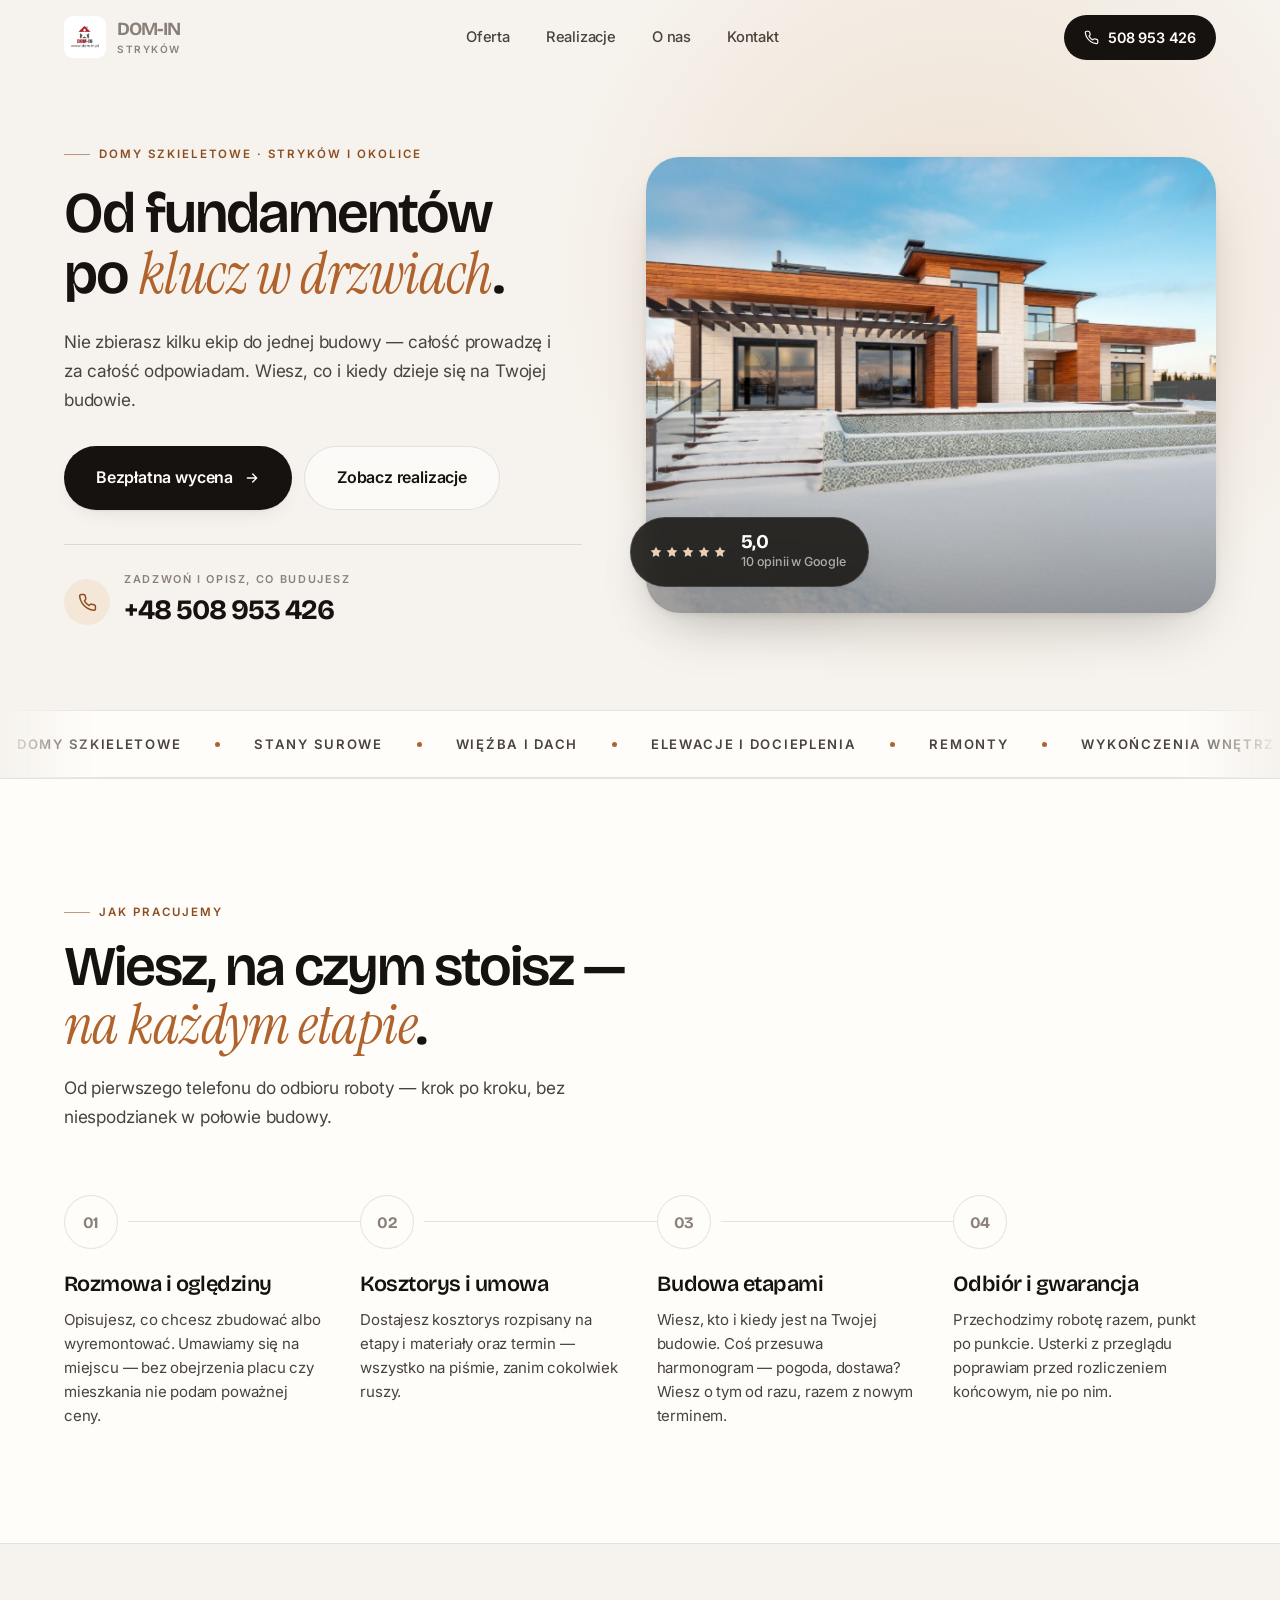
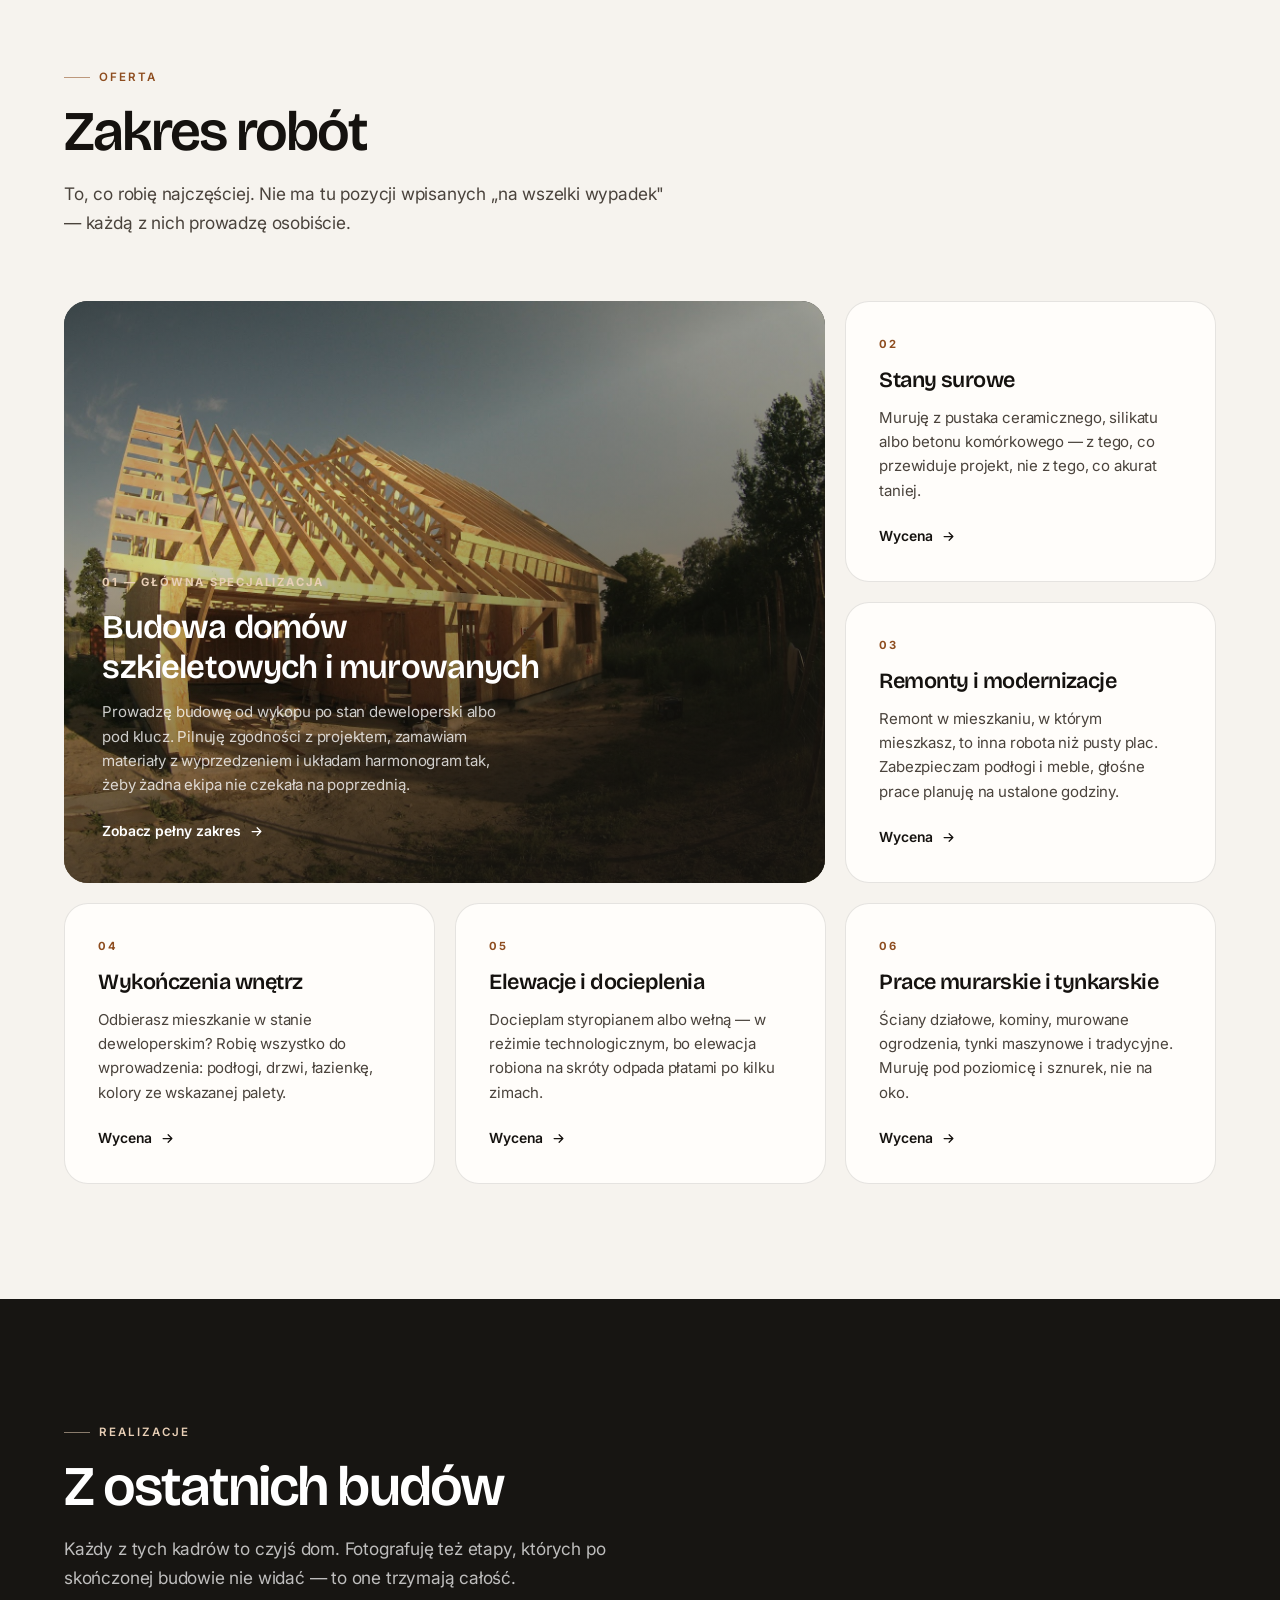
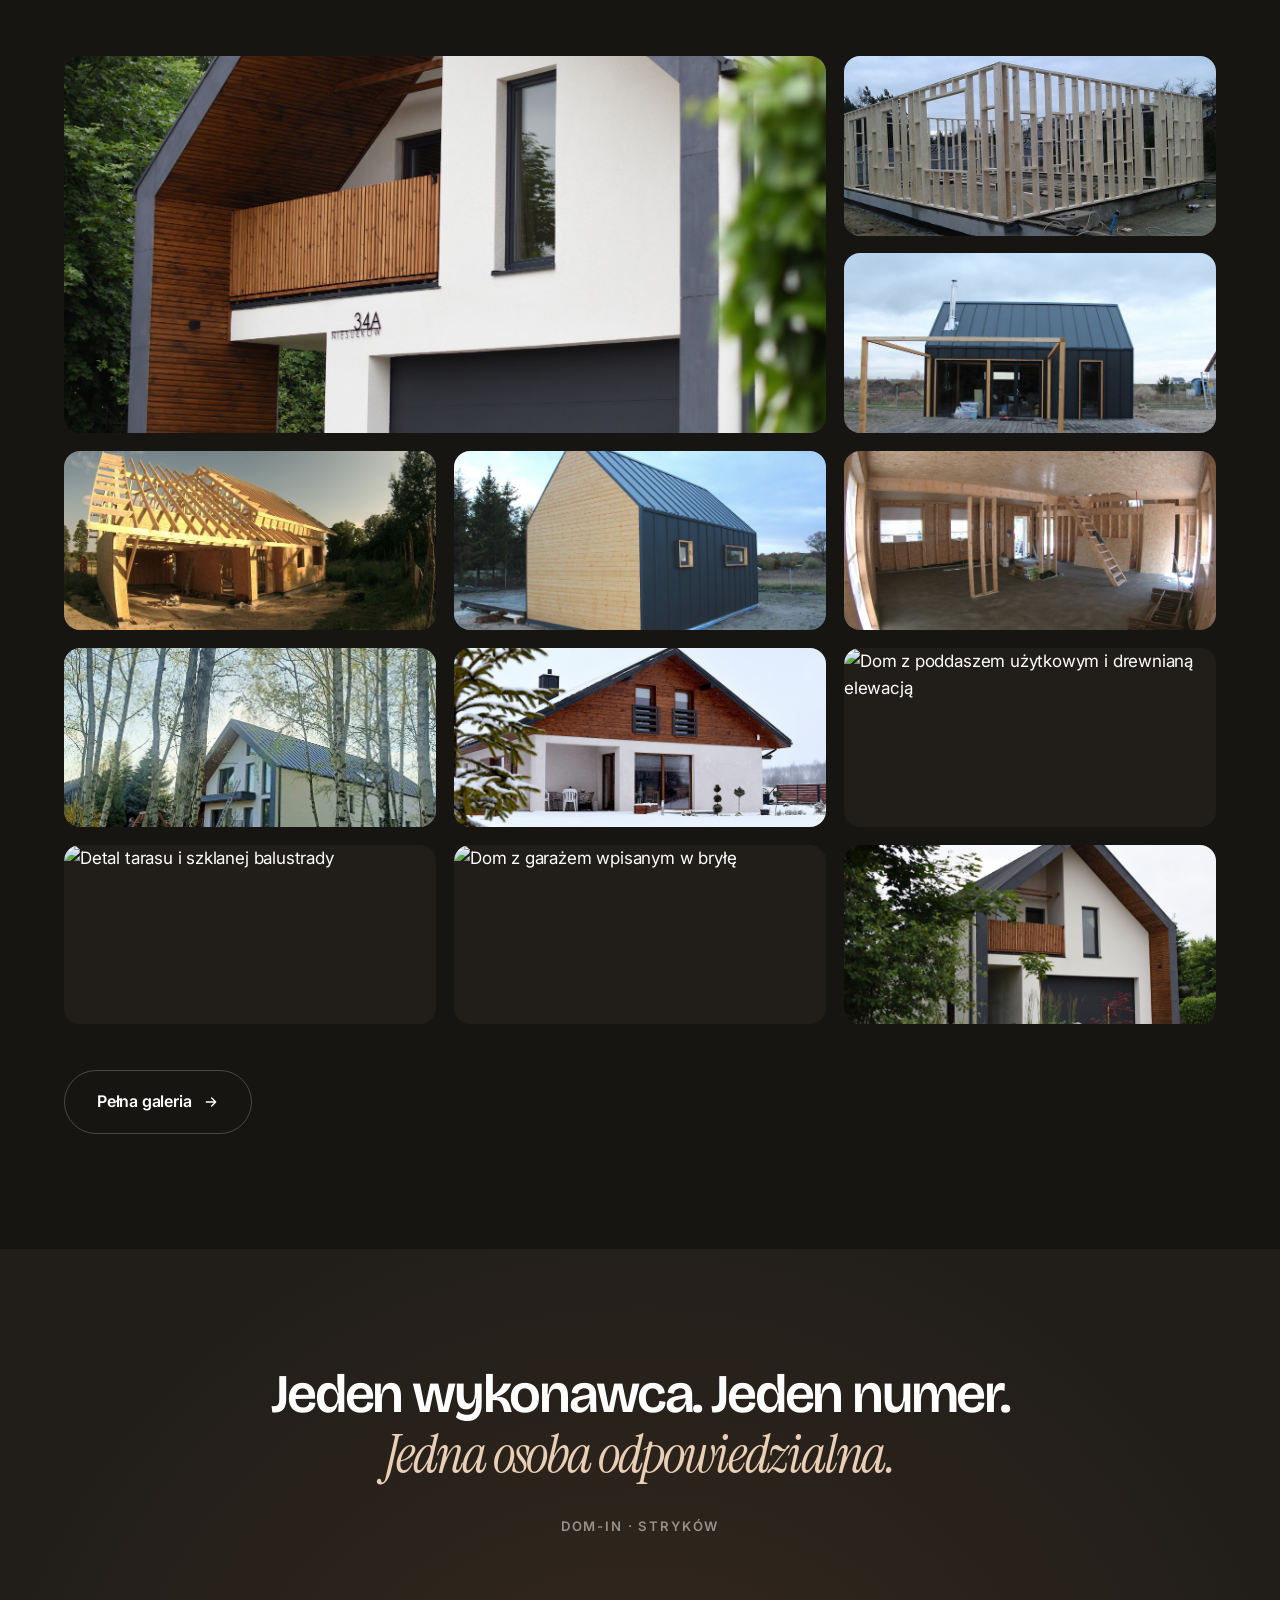
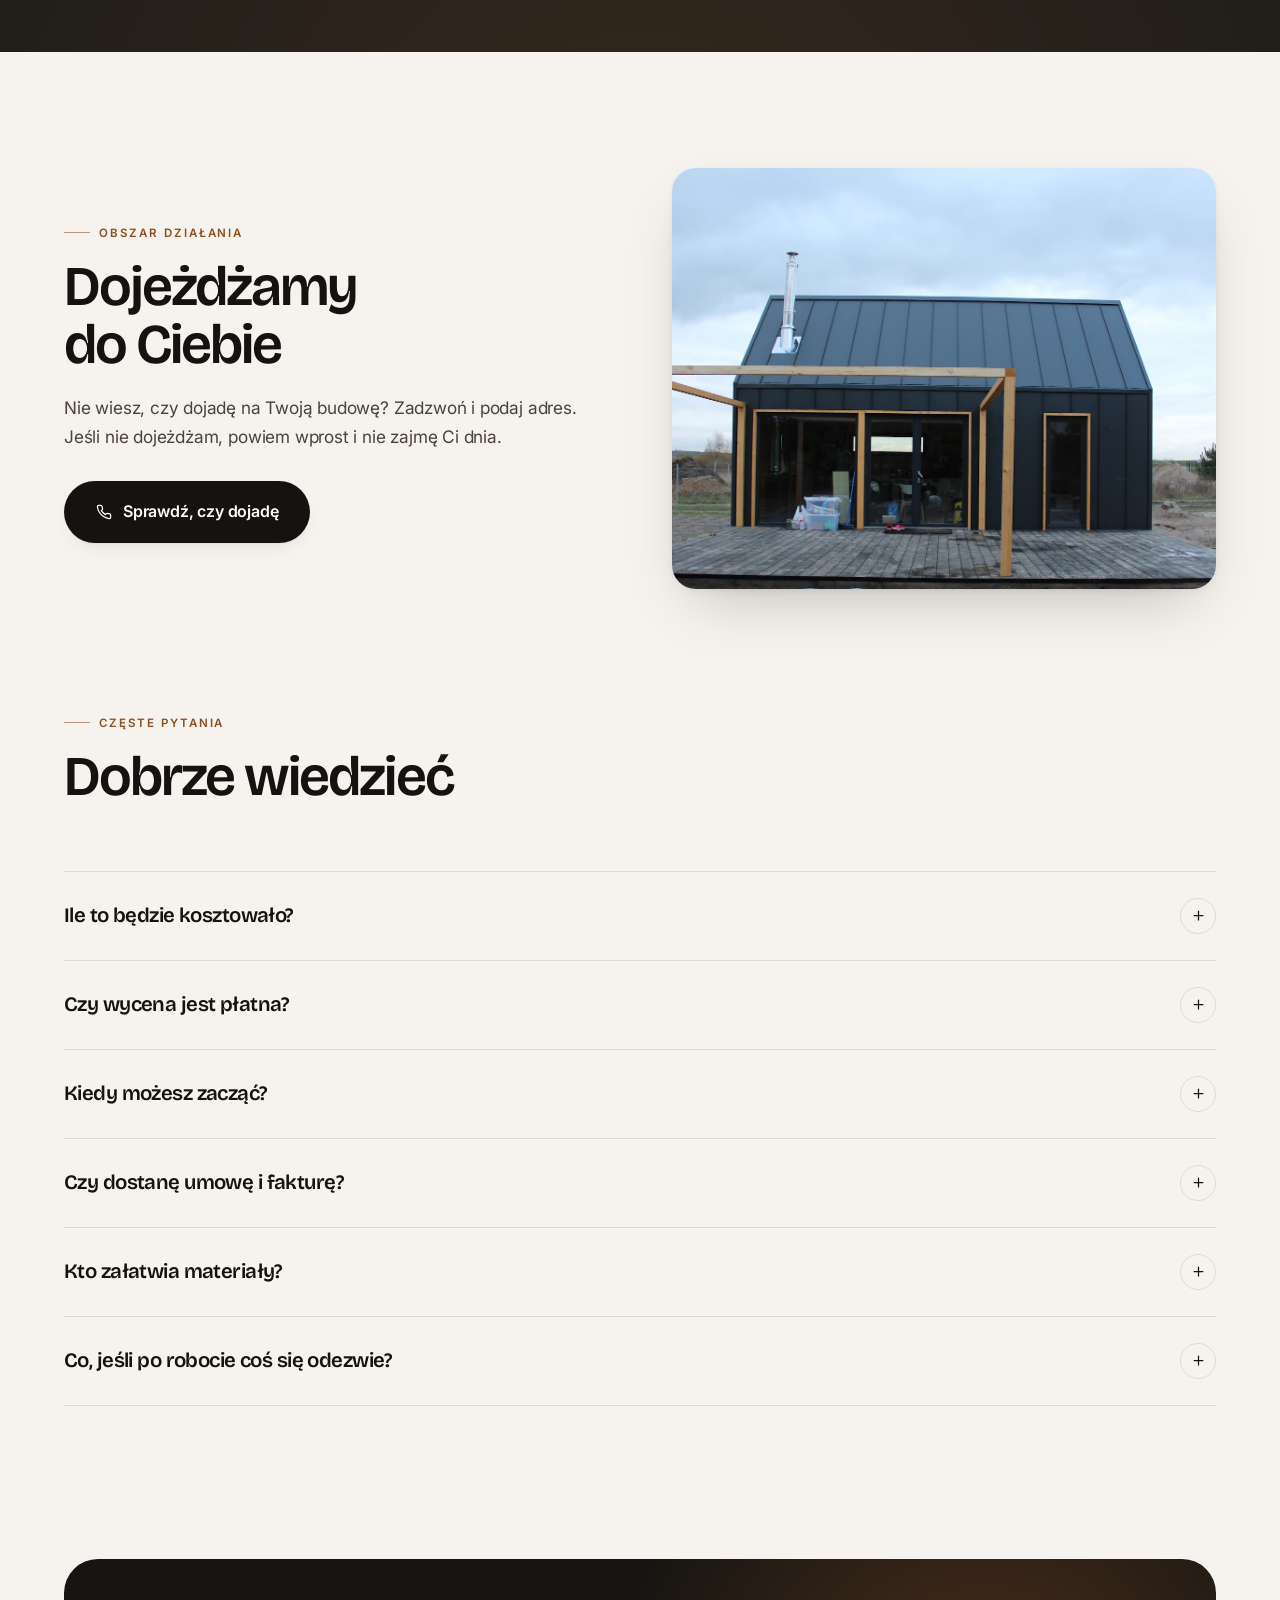
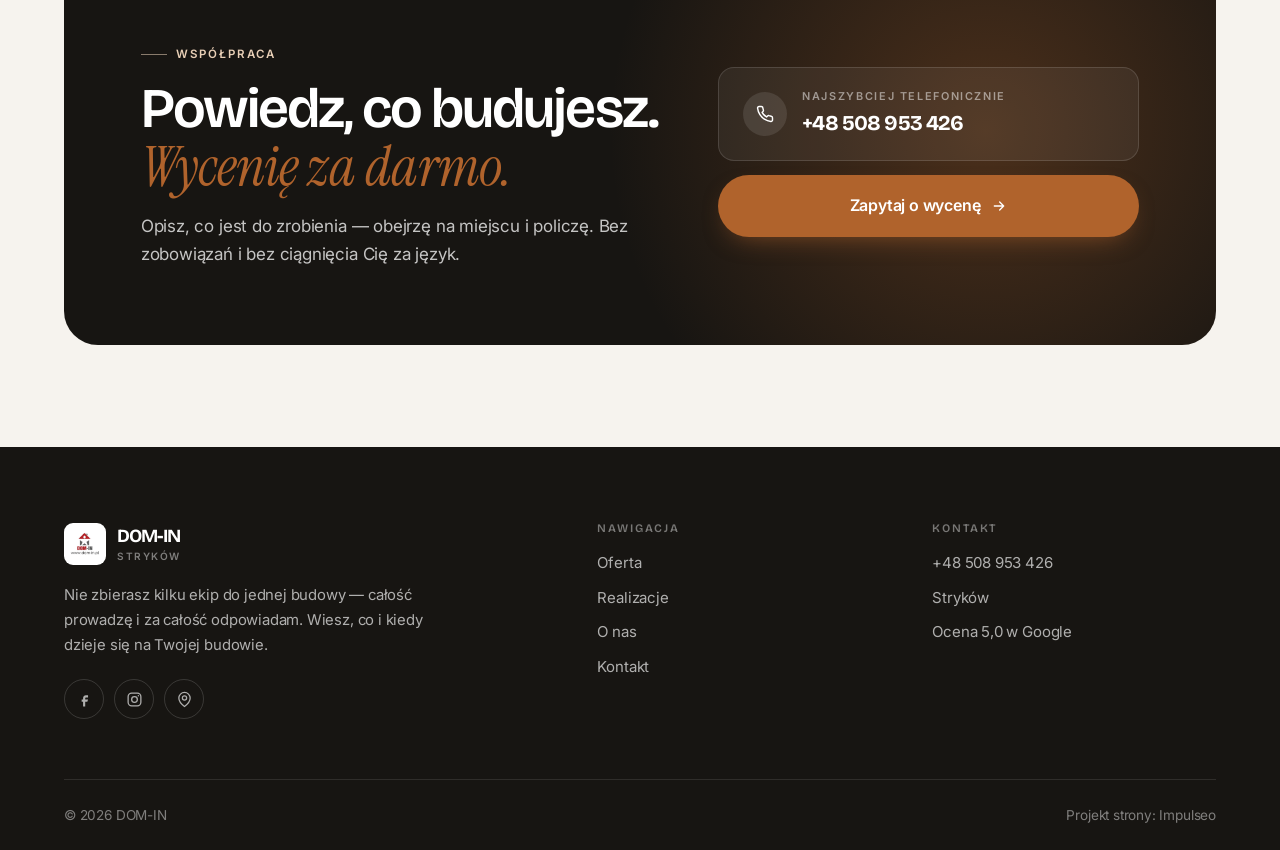
==== commit c7813a8b: "Nowa strona DOM-IN: przebudowa od zera - pozycjonowanie: domy szkieletowe zamiast ogolnych "uslug bu" ====
--- a/index.html
+++ b/index.html
@@ -1,220 +1,414 @@
 <!DOCTYPE html>
 <html lang="pl">
 <head>
-<meta charset="UTF-8">
-<meta name="viewport" content="width=device-width, initial-scale=1.0">
-<title>DOM-IN - usługi budowlane</title>
-<meta name="description" content="Firma budowlana w Strykowie: budowa domów, stany surowe, remonty, wykończenia, elewacje. Kosztorys i termin na piśmie przed robotą. Zadzwoń: 508 953 426.">
+<meta charset="utf-8">
+<meta name="viewport" content="width=device-width,initial-scale=1">
+<title>DOM-IN — domy szkieletowe i budowa domów pod klucz | Stryków</title>
+<meta name="description" content="DOM-IN — budowa domów szkieletowych i murowanych w Strykowie i okolicy. Jeden wykonawca od wykopu po klucz w drzwiach. Bezpłatna wycena. Ocena 5,0 w Google.">
+<meta name="theme-color" content="#F6F3EE">
+<link rel="icon" href="img/logo.jpg">
 <link rel="canonical" href="https://impulseo-pl.github.io/dom-in-budowa-domow-energooszednych-szkieletowych-drewnianych/">
-<meta name="robots" content="noindex, nofollow">
+
 <meta property="og:type" content="website">
+<meta property="og:title" content="DOM-IN — domy szkieletowe i budowa domów pod klucz">
+<meta property="og:description" content="Jeden wykonawca od wykopu po klucz w drzwiach. Stryków i okolice. Bezpłatna wycena.">
+<meta property="og:image" content="img/og.jpg">
 <meta property="og:locale" content="pl_PL">
-<meta property="og:site_name" content="DOM-IN">
-<meta property="og:title" content="DOM-IN - usługi budowlane">
-<meta property="og:description" content="Firma budowlana w Strykowie: budowa domów, stany surowe, remonty, wykończenia, elewacje. Kosztorys i termin na piśmie przed robotą. Zadzwoń: 508 953 426.">
-<meta property="og:url" content="https://impulseo-pl.github.io/dom-in-budowa-domow-energooszednych-szkieletowych-drewnianych/">
-<meta property="og:image" content="https://impulseo-pl.github.io/dom-in-budowa-domow-energooszednych-szkieletowych-drewnianych/img/og.jpg">
-<meta property="og:image:width" content="1200">
-<meta property="og:image:height" content="630">
-<meta name="twitter:card" content="summary_large_image">
-<script type="application/ld+json">{"@context": "https://schema.org", "@type": "GeneralContractor", "name": "DOM-IN", "url": "https://impulseo-pl.github.io/dom-in-budowa-domow-energooszednych-szkieletowych-drewnianych/", "telephone": "+48508953426", "image": "https://impulseo-pl.github.io/dom-in-budowa-domow-energooszednych-szkieletowych-drewnianych/img/og.jpg", "areaServed": "Stryków", "sameAs": ["https://www.facebook.com/p/Dom-in-Dla-Twojego-domu-100057239088914/", "https://www.instagram.com/dom_in_wood", "https://www.google.com/maps?cid=10128578905079462561"]}</script>
+
 <link rel="preconnect" href="https://fonts.googleapis.com">
 <link rel="preconnect" href="https://fonts.gstatic.com" crossorigin>
-<link href="https://fonts.googleapis.com/css2?family=Space+Grotesk:wght@500;600;700&family=DM+Sans:opsz,wght@9..40,400;9..40,500;9..40,600&display=swap" rel="stylesheet">
-<link rel="stylesheet" href="assets/styles.css?v=45f6422d">
+<link href="https://fonts.googleapis.com/css2?family=Bricolage+Grotesque:opsz,wght@12..96,400..800&family=Inter:wght@400;500;600;700&family=Instrument+Serif:ital@0;1&display=swap" rel="stylesheet">
+<link rel="stylesheet" href="assets/app.css">
+
+<script type="application/ld+json">
+{"@context":"https://schema.org","@type":"GeneralContractor","name":"DOM-IN","description":"Budowa domów szkieletowych i murowanych, stany surowe, remonty i wykończenia. Stryków i okolice.","url":"https://impulseo-pl.github.io/dom-in-budowa-domow-energooszednych-szkieletowych-drewnianych/","telephone":"+48508953426","image":"img/og.jpg","areaServed":"Stryków","address":{"@type":"PostalAddress","addressLocality":"Stryków","addressCountry":"PL"},"aggregateRating":{"@type":"AggregateRating","ratingValue":"5.0","reviewCount":"10"},"sameAs":["https://www.facebook.com/p/Dom-in-Dla-Twojego-domu-100057239088914/","https://www.instagram.com/dom_in_wood","https://www.google.com/maps?cid=10128578905079462561"]}
+</script>
 </head>
 <body>
 
+<!-- ============ NAV ============ -->
 <header class="nav">
-  <div class="wrap nav-inner">
-    <a class="brand brand-has-logo" href="index.html"><img class="brand-logo" src="img/logo.jpg" alt="DOM-IN" width="464" height="464" decoding="async"></a>
-    <nav class="nav-links">
+  <div class="wrap nav-in">
+    <a class="brand" href="index.html" aria-label="DOM-IN — strona główna">
+      <img src="img/logo.jpg" alt="Logo DOM-IN">
+      <span><b>DOM-IN</b><span>Stryków</span></span>
+    </a>
+
+    <nav class="nav-links" aria-label="Menu główne">
       <a href="oferta.html">Oferta</a>
       <a href="realizacje.html">Realizacje</a>
-      <a href="o-nas.html">O nas</a>
+      <a href="o-nas.html">O nas</a>
       <a href="kontakt.html">Kontakt</a>
-      <a href="tel:+48508953426" class="btn btn-accent">Zadzwoń +48 508 953 426</a>
     </nav>
-    <button class="nav-toggle" aria-label="Menu"><span></span><span></span><span></span></button>
+
+    <div class="nav-cta">
+      <a class="nav-tel" href="tel:+48508953426">
+        <svg width="15" height="15" viewBox="0 0 24 24" fill="none" stroke="currentColor" stroke-width="1.9" stroke-linecap="round" stroke-linejoin="round"><path d="M22 16.9v3a2 2 0 0 1-2.2 2 19.8 19.8 0 0 1-8.6-3.1 19.5 19.5 0 0 1-6-6A19.8 19.8 0 0 1 2.1 4.2 2 2 0 0 1 4.1 2h3a2 2 0 0 1 2 1.7c.1 1 .4 1.9.7 2.8a2 2 0 0 1-.5 2.1L8.1 9.9a16 16 0 0 0 6 6l1.3-1.3a2 2 0 0 1 2.1-.4c.9.3 1.8.6 2.8.7a2 2 0 0 1 1.7 2Z"/></svg>
+        508 953 426
+      </a>
+      <button class="burger" aria-label="Menu" aria-expanded="false"><i></i><i></i><i></i></button>
+    </div>
   </div>
 </header>
 
+<div class="drawer">
+  <a href="oferta.html">Oferta</a>
+  <a href="realizacje.html">Realizacje</a>
+  <a href="o-nas.html">O nas</a>
+  <a href="kontakt.html">Kontakt</a>
+  <a class="btn btn-1 btn-lg" href="tel:+48508953426">Zadzwoń +48 508 953 426</a>
+</div>
+
 <main>
-<section class="hero-fach">
-  <img class="hf-photo" src="img/hero.jpg" fetchpriority="high" data-rotate="img/g2.jpg|img/g3.jpg" alt="DOM-IN" width="1600" height="1068">
-  <div class="hf-panel">
-    <div class="hf-inner">
-      <span class="hf-kicker">Usługi budowlane</span>
-      <h1 class="hf-title">Od fundamentów po klucz w drzwiach. <em></em></h1>
-      <p class="hf-lead">Nie zbierasz kilku ekip do jednej budowy - całość prowadzę i za całość odpowiadam. Wiesz, co i kiedy dzieje się na Twojej budowie.</p>
-      <a class="hf-phone" href="tel:+48508953426"><span class="hf-phone-lab">Zadzwoń teraz</span><span class="hf-phone-num"><svg class="ico-tel" width="16" height="16" viewBox="0 0 24 24" fill="none" aria-hidden="true"><path d="M6.6 10.8a15.5 15.5 0 0 0 6.6 6.6l2.2-2.2a1 1 0 0 1 1-.24 11.4 11.4 0 0 0 3.6.58 1 1 0 0 1 1 1V20a1 1 0 0 1-1 1A17 17 0 0 1 3 4a1 1 0 0 1 1-1h3.5a1 1 0 0 1 1 1c0 1.25.2 2.46.58 3.6a1 1 0 0 1-.25 1l-2.23 2.2Z" fill="currentColor"/></svg> +48 508 953 426</span></a>
-      <div class="hf-actions">
-        <a href="kontakt.html" class="btn btn-accent">Bezpłatna wycena <span class="arr">→</span></a>
-        <a href="tel:+48508953426" class="btn btn-ghost hf-ghost">Zadzwoń +48 508 953 426</a>
-      </div>
-      <div class="hf-trust"><svg class="ico-star" width="14" height="14" viewBox="0 0 24 24" style="vertical-align:-2px" aria-hidden="true"><path d="M12 2.8l2.85 5.8 6.4.93-4.63 4.5 1.1 6.37L12 17.4l-5.72 3 1.1-6.37-4.63-4.5 6.4-.93L12 2.8Z" fill="currentColor"/></svg> Ocena 5,0 w Google · 10 opinii</div>
-    </div>
-  </div>
-</section>
-<section class="fach-promise">
-  <div class="wrap">
-    <ul class="fp-row reveal"><li>Bezpłatna wycena</li><li>Dojazd: Stryków i okolice</li><li>Gwarancja na robociznę</li></ul>
-  </div>
-</section>
-<section class="gateways-band">
-  <div class="wrap">
-    <div class="gateways">
-      <a href="oferta.html" class="gateway reveal"><img src="img/g9.jpg" alt="Budowa domów" loading="lazy" width="1600" height="1066" decoding="async"><span class="g-ttl">Budowa domów</span></a>
-      <a href="oferta.html" class="gateway reveal"><img src="img/g10.jpg" alt="Stany surowe" loading="lazy" width="1600" height="1068" decoding="async"><span class="g-ttl">Stany surowe</span></a>
-      <a href="oferta.html" class="gateway reveal"><img src="img/g11.jpg" alt="Remonty i modernizacje" loading="lazy" width="1600" height="1066" decoding="async"><span class="g-ttl">Remonty i modernizacje</span></a>
-    </div>
-  </div>
-</section>
-<section class="proces proces-os fachowcy">
-  <div class="wrap proc-grid">
-    <div class="proc-side">
-      <div class="head reveal">
-        <span class="eyebrow">Jak pracujemy</span>
-        <h2>Wiesz, na czym stoisz - na każdym etapie</h2>
-        <p>Od pierwszego telefonu do odbioru roboty - krok po kroku.</p>
-      </div>
-      <div class="proc-count" aria-hidden="true"><span class="pc-cur">01</span><span class="pc-all">/ 04</span></div>
-      <div class="proc-bar" aria-hidden="true"><i></i></div>
-      <p class="proc-now" aria-hidden="true">Rozmowa i oględziny</p>
-    </div>
-    <ol class="proces-line">
-      <li class="reveal"><span class="pno">01</span><h3>Rozmowa i oględziny</h3><p>Opisujesz, co chcesz zbudować albo wyremontować. Umawiamy się na miejscu - bez obejrzenia placu czy mieszkania nie podam poważnej ceny.</p></li>
-      <li class="reveal"><span class="pno">02</span><h3>Kosztorys i umowa</h3><p>Dostajesz kosztorys rozpisany na etapy i materiały oraz termin - wszystko na piśmie, zanim cokolwiek ruszy.</p></li>
-      <li class="reveal"><span class="pno">03</span><h3>Budowa etapami</h3><p>Wiesz, kto i kiedy jest na Twojej budowie. Coś przesuwa harmonogram - pogoda, dostawa? Wiesz o tym od razu, razem z nowym terminem.</p></li>
-      <li class="reveal"><span class="pno">04</span><h3>Odbiór i gwarancja</h3><p>Przechodzimy robotę razem, punkt po punkcie. Usterki z przeglądu poprawiam przed rozliczeniem końcowym, nie po nim.</p></li>
-    </ol>
-  </div>
-</section>
-<section class="fach-uslugi">
-  <div class="wrap">
-    <div class="head reveal">
+
+<!-- ============ HERO ============ -->
+<section class="hero">
+  <div class="wrap hero-grid">
+    <div>
+      <span class="eyebrow rv">Domy szkieletowe · Stryków i okolice</span>
+      <h1 class="rv rv-d1">Od fundamentów<br>po <em class="ser">klucz w drzwiach</em>.</h1>
+      <p class="lead hero-lead rv rv-d2">Nie zbierasz kilku ekip do jednej budowy — całość prowadzę i za całość odpowiadam. Wiesz, co i kiedy dzieje się na Twojej budowie.</p>
+
+      <div class="hero-cta rv rv-d3">
+        <a class="btn btn-1 btn-lg" href="kontakt.html">Bezpłatna wycena
+          <svg width="16" height="16" viewBox="0 0 24 24" fill="none" stroke="currentColor" stroke-width="2" stroke-linecap="round" stroke-linejoin="round"><path d="M5 12h14M13 6l6 6-6 6"/></svg>
+        </a>
+        <a class="btn btn-2 btn-lg" href="realizacje.html">Zobacz realizacje</a>
+      </div>
+
+      <div class="hero-tel rv rv-d4">
+        <span class="hero-tel-ico">
+          <svg width="19" height="19" viewBox="0 0 24 24" fill="none" stroke="currentColor" stroke-width="1.9" stroke-linecap="round" stroke-linejoin="round"><path d="M22 16.9v3a2 2 0 0 1-2.2 2 19.8 19.8 0 0 1-8.6-3.1 19.5 19.5 0 0 1-6-6A19.8 19.8 0 0 1 2.1 4.2 2 2 0 0 1 4.1 2h3a2 2 0 0 1 2 1.7c.1 1 .4 1.9.7 2.8a2 2 0 0 1-.5 2.1L8.1 9.9a16 16 0 0 0 6 6l1.3-1.3a2 2 0 0 1 2.1-.4c.9.3 1.8.6 2.8.7a2 2 0 0 1 1.7 2Z"/></svg>
+        </span>
+        <span>
+          <small>Zadzwoń i opisz, co budujesz</small>
+          <a href="tel:+48508953426">+48 508 953 426</a>
+        </span>
+      </div>
+    </div>
+
+    <div class="hero-media rv rv-d2">
+      <div class="hero-shot">
+        <img src="img/g12.jpg" alt="Nowoczesny dom z drewnianą elewacją i pergolą, realizacja DOM-IN" width="1200" height="1350" fetchpriority="high">
+      </div>
+
+      <div class="hero-badge">
+        <span class="stars" aria-hidden="true">
+          <svg width="14" height="14" viewBox="0 0 24 24" fill="currentColor"><path d="M12 2.8l2.85 5.8 6.4.93-4.63 4.5 1.1 6.37L12 17.4l-5.72 3 1.1-6.37-4.63-4.5 6.4-.93L12 2.8Z"/></svg>
+          <svg width="14" height="14" viewBox="0 0 24 24" fill="currentColor"><path d="M12 2.8l2.85 5.8 6.4.93-4.63 4.5 1.1 6.37L12 17.4l-5.72 3 1.1-6.37-4.63-4.5 6.4-.93L12 2.8Z"/></svg>
+          <svg width="14" height="14" viewBox="0 0 24 24" fill="currentColor"><path d="M12 2.8l2.85 5.8 6.4.93-4.63 4.5 1.1 6.37L12 17.4l-5.72 3 1.1-6.37-4.63-4.5 6.4-.93L12 2.8Z"/></svg>
+          <svg width="14" height="14" viewBox="0 0 24 24" fill="currentColor"><path d="M12 2.8l2.85 5.8 6.4.93-4.63 4.5 1.1 6.37L12 17.4l-5.72 3 1.1-6.37-4.63-4.5 6.4-.93L12 2.8Z"/></svg>
+          <svg width="14" height="14" viewBox="0 0 24 24" fill="currentColor"><path d="M12 2.8l2.85 5.8 6.4.93-4.63 4.5 1.1 6.37L12 17.4l-5.72 3 1.1-6.37-4.63-4.5 6.4-.93L12 2.8Z"/></svg>
+        </span>
+        <span><b>5,0</b><span>10 opinii w Google</span></span>
+      </div>
+    </div>
+  </div>
+</section>
+
+<!-- ============ MARQUEE ============ -->
+<div class="marq" aria-hidden="true">
+  <div class="marq-track">
+    <span>Domy szkieletowe</span><span>Stany surowe</span><span>Więźba i dach</span><span>Elewacje i docieplenia</span><span>Remonty</span><span>Wykończenia wnętrz</span><span>Bezpłatna wycena</span><span>Gwarancja na robociznę</span>
+    <span>Domy szkieletowe</span><span>Stany surowe</span><span>Więźba i dach</span><span>Elewacje i docieplenia</span><span>Remonty</span><span>Wykończenia wnętrz</span><span>Bezpłatna wycena</span><span>Gwarancja na robociznę</span>
+  </div>
+</div>
+
+<!-- ============ PROCES ============ -->
+<section class="sec proces" id="proces">
+  <div class="wrap">
+    <div class="sec-head rv">
+      <span class="eyebrow">Jak pracujemy</span>
+      <h2>Wiesz, na czym stoisz —<br><em class="ser">na każdym etapie</em>.</h2>
+      <p class="lead">Od pierwszego telefonu do odbioru roboty — krok po kroku, bez niespodzianek w połowie budowy.</p>
+    </div>
+
+    <div class="steps">
+      <div class="step rv"><div class="step-n">01</div>
+        <h3>Rozmowa i oględziny</h3>
+        <p>Opisujesz, co chcesz zbudować albo wyremontować. Umawiamy się na miejscu — bez obejrzenia placu czy mieszkania nie podam poważnej ceny.</p>
+      </div>
+      <div class="step rv rv-d1"><div class="step-n">02</div>
+        <h3>Kosztorys i umowa</h3>
+        <p>Dostajesz kosztorys rozpisany na etapy i materiały oraz termin — wszystko na piśmie, zanim cokolwiek ruszy.</p>
+      </div>
+      <div class="step rv rv-d2"><div class="step-n">03</div>
+        <h3>Budowa etapami</h3>
+        <p>Wiesz, kto i kiedy jest na Twojej budowie. Coś przesuwa harmonogram — pogoda, dostawa? Wiesz o tym od razu, razem z nowym terminem.</p>
+      </div>
+      <div class="step rv rv-d3"><div class="step-n">04</div>
+        <h3>Odbiór i gwarancja</h3>
+        <p>Przechodzimy robotę razem, punkt po punkcie. Usterki z przeglądu poprawiam przed rozliczeniem końcowym, nie po nim.</p>
+      </div>
+    </div>
+  </div>
+</section>
+
+<!-- ============ OFERTA ============ -->
+<section class="sec" id="oferta">
+  <div class="wrap">
+    <div class="sec-head rv">
       <span class="eyebrow">Oferta</span>
       <h2>Zakres robót</h2>
-      <p>Zakres prac, jaki robię najczęściej - pełny opis i wycenę znajdziesz niżej.</p>
-    </div>
-    <ul class="fu-list">
-      <li class="fu-row reveal"><div class="fu-name">Budowa domów</div><div class="fu-desc">Prowadzę budowę od wykopu po stan deweloperski albo pod klucz. Pilnuję zgodności z projektem, zamawiam materiały z wyprzedzeniem i układam harmonogram tak, żeby żadna ekipa nie czekała na poprzednią.</div><a class="fu-cta" href="kontakt.html">Wycena <span class="arr">→</span></a></li>
-      <li class="fu-row reveal"><div class="fu-name">Stany surowe</div><div class="fu-desc">Muruję z pustaka ceramicznego, silikatu albo betonu komórkowego - z tego, co przewiduje projekt, nie z tego, co akurat taniej.</div><a class="fu-cta" href="kontakt.html">Wycena <span class="arr">→</span></a></li>
-      <li class="fu-row reveal"><div class="fu-name">Remonty i modernizacje</div><div class="fu-desc">Remont w mieszkaniu, w którym mieszkasz, to inna robota niż pusty plac.</div><a class="fu-cta" href="kontakt.html">Wycena <span class="arr">→</span></a></li>
-      <li class="fu-row reveal"><div class="fu-name">Wykończenia wnętrz</div><div class="fu-desc">Odbierasz mieszkanie w stanie deweloperskim? Robię wszystko do wprowadzenia: podłogi, drzwi, łazienkę, kolory ze wskazanej palety.</div><a class="fu-cta" href="kontakt.html">Wycena <span class="arr">→</span></a></li>
-      <li class="fu-row reveal"><div class="fu-name">Elewacje i docieplenia</div><div class="fu-desc">Docieplam styropianem albo wełną - z klejem, siatką i tynkiem układanymi w reżimie technologicznym, bo elewacja robiona na skróty odpada płatami po kilku zimach.</div><a class="fu-cta" href="kontakt.html">Wycena <span class="arr">→</span></a></li>
-      <li class="fu-row reveal"><div class="fu-name">Prace murarskie i tynkarskie</div><div class="fu-desc">Ściany działowe, kominy, murowane ogrodzenia, tynki maszynowe i tradycyjne.</div><a class="fu-cta" href="kontakt.html">Wycena <span class="arr">→</span></a></li>
-    </ul>
-    <div style="margin-top:var(--space-7)" class="reveal"><a href="oferta.html" class="btn btn-ghost">Pełna oferta <span class="arr">→</span></a></div>
-  </div>
-</section>
-<section class="stopklatka" aria-hidden="true">
-  <div class="stk-bg" style="background-image:url(img/g12.jpg)"></div>
-</section>
-<section>
-  <div class="wrap">
-    <div class="head reveal">
+      <p class="lead">To, co robię najczęściej. Nie ma tu pozycji wpisanych „na wszelki wypadek" — każdą z nich prowadzę osobiście.</p>
+    </div>
+
+    <div class="bento">
+      <a class="card card-hero rv" href="oferta.html">
+        <img src="img/g3.jpg" alt="Więźba dachowa domu szkieletowego">
+        <div class="card-in">
+          <span class="card-n">01 — Główna specjalizacja</span>
+          <h3>Budowa domów<br>szkieletowych i murowanych</h3>
+          <p>Prowadzę budowę od wykopu po stan deweloperski albo pod klucz. Pilnuję zgodności z projektem, zamawiam materiały z wyprzedzeniem i układam harmonogram tak, żeby żadna ekipa nie czekała na poprzednią.</p>
+          <span class="card-go">Zobacz pełny zakres
+            <svg width="15" height="15" viewBox="0 0 24 24" fill="none" stroke="currentColor" stroke-width="2" stroke-linecap="round" stroke-linejoin="round"><path d="M5 12h14M13 6l6 6-6 6"/></svg>
+          </span>
+        </div>
+      </a>
+
+      <a class="card rv rv-d1" href="oferta.html">
+        <span class="card-n">02</span>
+        <h3>Stany surowe</h3>
+        <p>Muruję z pustaka ceramicznego, silikatu albo betonu komórkowego — z tego, co przewiduje projekt, nie z tego, co akurat taniej.</p>
+        <span class="card-go">Wycena
+          <svg width="15" height="15" viewBox="0 0 24 24" fill="none" stroke="currentColor" stroke-width="2" stroke-linecap="round" stroke-linejoin="round"><path d="M5 12h14M13 6l6 6-6 6"/></svg>
+        </span>
+      </a>
+
+      <a class="card rv rv-d2" href="oferta.html">
+        <span class="card-n">03</span>
+        <h3>Remonty i modernizacje</h3>
+        <p>Remont w mieszkaniu, w którym mieszkasz, to inna robota niż pusty plac. Zabezpieczam podłogi i meble, głośne prace planuję na ustalone godziny.</p>
+        <span class="card-go">Wycena
+          <svg width="15" height="15" viewBox="0 0 24 24" fill="none" stroke="currentColor" stroke-width="2" stroke-linecap="round" stroke-linejoin="round"><path d="M5 12h14M13 6l6 6-6 6"/></svg>
+        </span>
+      </a>
+
+      <a class="card rv" href="oferta.html">
+        <span class="card-n">04</span>
+        <h3>Wykończenia wnętrz</h3>
+        <p>Odbierasz mieszkanie w stanie deweloperskim? Robię wszystko do wprowadzenia: podłogi, drzwi, łazienkę, kolory ze wskazanej palety.</p>
+        <span class="card-go">Wycena
+          <svg width="15" height="15" viewBox="0 0 24 24" fill="none" stroke="currentColor" stroke-width="2" stroke-linecap="round" stroke-linejoin="round"><path d="M5 12h14M13 6l6 6-6 6"/></svg>
+        </span>
+      </a>
+
+      <a class="card rv rv-d1" href="oferta.html">
+        <span class="card-n">05</span>
+        <h3>Elewacje i docieplenia</h3>
+        <p>Docieplam styropianem albo wełną — w reżimie technologicznym, bo elewacja robiona na skróty odpada płatami po kilku zimach.</p>
+        <span class="card-go">Wycena
+          <svg width="15" height="15" viewBox="0 0 24 24" fill="none" stroke="currentColor" stroke-width="2" stroke-linecap="round" stroke-linejoin="round"><path d="M5 12h14M13 6l6 6-6 6"/></svg>
+        </span>
+      </a>
+
+      <a class="card rv rv-d2" href="oferta.html">
+        <span class="card-n">06</span>
+        <h3>Prace murarskie i tynkarskie</h3>
+        <p>Ściany działowe, kominy, murowane ogrodzenia, tynki maszynowe i tradycyjne. Muruję pod poziomicę i sznurek, nie na oko.</p>
+        <span class="card-go">Wycena
+          <svg width="15" height="15" viewBox="0 0 24 24" fill="none" stroke="currentColor" stroke-width="2" stroke-linecap="round" stroke-linejoin="round"><path d="M5 12h14M13 6l6 6-6 6"/></svg>
+        </span>
+      </a>
+    </div>
+  </div>
+</section>
+
+<!-- ============ REALIZACJE ============ -->
+<section class="sec dark" id="realizacje">
+  <div class="wrap">
+    <div class="sec-head rv">
       <span class="eyebrow">Realizacje</span>
-      <h2>Z ostatnich budów</h2>
-      <p>Każdy z tych kadrów to czyjś dom albo mieszkanie. Fotografuję też etapy, których po skończonej budowie nie widać - to one trzymają całość.</p>
-    </div>
-    <div class="gallery">
-      <div class="tile t-two3 reveal"><img src="img/g1.jpg" alt="DOM-IN" loading="lazy" width="1600" height="2397" decoding="async"></div>
-      <div class="tile t-third reveal"><img src="img/g4.jpg" alt="DOM-IN" loading="lazy" width="1500" height="2000" decoding="async"></div>
-      <div class="tile t-third reveal"><img src="img/g5.jpg" alt="DOM-IN" loading="lazy" width="1600" height="903" decoding="async"></div>
-      <div class="tile t-third reveal"><img src="img/g6.jpg" alt="DOM-IN" loading="lazy" width="896" height="538" decoding="async"></div>
-      <div class="tile t-third reveal"><img src="img/g7.jpg" alt="DOM-IN" loading="lazy" width="1600" height="1200" decoding="async"></div>
-    </div>
-    <div style="margin-top:var(--space-7)" class="reveal"><a href="realizacje.html" class="btn btn-accent">Pełna galeria <span class="arr">→</span></a></div>
-  </div>
-</section>
-<section class="opinie op-fallback">
-  <div class="wrap">
-    <div class="head center reveal">
-      <span class="eyebrow">Opinie</span>
-      <h2>Co mówią klienci</h2>
-      <p>Na Google mam 5,0 przy 10 opiniach. Pisali je ludzie, którzy widzieli moją robotę od wykopu po odbiór.</p>
-    </div>
-  </div>
-</section>
-<section class="obszar">
-  <div class="wrap">
-    <div class="head center reveal">
+      <h2>Z ostatnich budów</h2>
+      <p class="lead">Każdy z tych kadrów to czyjś dom. Fotografuję też etapy, których po skończonej budowie nie widać — to one trzymają całość.</p>
+    </div>
+
+    <div class="gal rv">
+      <figure><img src="img/g1.jpg" alt="Dom jednorodzinny z elewacją drewnianą" loading="lazy"><figcaption>Dom jednorodzinny — elewacja z drewnem</figcaption></figure>
+      <figure><img src="img/g6.jpg" alt="Konstrukcja ścian szkieletowych na płycie fundamentowej" loading="lazy"><figcaption>Konstrukcja ścian szkieletowych</figcaption></figure>
+      <figure><img src="img/g5.jpg" alt="Nowoczesna bryła domu z tarasem i dużymi przeszkleniami" loading="lazy"><figcaption>Bryła z tarasem i przeszkleniami</figcaption></figure>
+      <figure><img src="img/g3.jpg" alt="Więźba dachowa domu szkieletowego" loading="lazy"><figcaption>Więźba dachowa</figcaption></figure>
+      <figure><img src="img/g2.jpg" alt="Dom szkieletowy w trakcie montażu elewacji" loading="lazy"><figcaption>Montaż elewacji</figcaption></figure>
+      <figure><img src="img/g7.jpg" alt="Wnętrze domu na etapie konstrukcji" loading="lazy"><figcaption>Wnętrze na etapie konstrukcji</figcaption></figure>
+      <figure><img src="img/g4.jpg" alt="Dom całoroczny wśród brzóz" loading="lazy"><figcaption>Dom całoroczny wśród drzew</figcaption></figure>
+      <figure><img src="img/g8.jpg" alt="Elewacja drewniana zimą" loading="lazy"><figcaption>Elewacja drewniana zimą</figcaption></figure>
+      <figure><img src="img/g10.jpg" alt="Dom z poddaszem użytkowym i drewnianą elewacją" loading="lazy"><figcaption>Dom z poddaszem użytkowym</figcaption></figure>
+      <figure><img src="img/g9.jpg" alt="Detal tarasu i szklanej balustrady" loading="lazy"><figcaption>Detal tarasu i balustrady</figcaption></figure>
+      <figure><img src="img/g11.jpg" alt="Dom z garażem wpisanym w bryłę" loading="lazy"><figcaption>Garaż wpisany w bryłę</figcaption></figure>
+      <figure><img src="img/hero.jpg" alt="Dom jednorodzinny z drewnianą elewacją i garażem" loading="lazy"><figcaption>Dom jednorodzinny — bryła z garażem</figcaption></figure>
+    </div>
+
+    <div style="margin-top:clamp(30px,4vw,46px)" class="rv">
+      <a class="btn btn-ghost-d btn-lg" href="realizacje.html">Pełna galeria
+        <svg width="16" height="16" viewBox="0 0 24 24" fill="none" stroke="currentColor" stroke-width="2" stroke-linecap="round" stroke-linejoin="round"><path d="M5 12h14M13 6l6 6-6 6"/></svg>
+      </a>
+    </div>
+  </div>
+</section>
+
+<!-- ============ CYTAT ============ -->
+<section class="sec quote">
+  <div class="wrap quote-in rv">
+    <p>Jeden wykonawca. Jeden numer. <em>Jedna osoba odpowiedzialna.</em></p>
+    <div class="quote-sig">DOM-IN · Stryków</div>
+  </div>
+</section>
+
+<!-- ============ OBSZAR ============ -->
+<section class="sec">
+  <div class="wrap area-grid">
+    <div class="rv">
       <span class="eyebrow">Obszar działania</span>
-      <h2>Dojeżdżamy do Ciebie</h2>
-    </div>
-    <p class="obszar-txt reveal" style="text-align:center;max-width:60ch;margin:0 auto 1.4rem">Nie wiesz, czy dojadę na Twoją budowę? Zadzwoń i podaj adres. Jak nie dojeżdżam, powiem wprost i nie zajmę Ci dnia.</p>
-    <ul class="obszar-list reveal"><li class="is-home">Stryków</li><li>+ okolice</li></ul>
-    <div class="obszar-mapa reveal" style="margin-top:var(--space-7)">
-      <iframe title="Obszar działania - Stryków i okolice" src="https://maps.google.com/maps?q=DOM-IN%20Stryk%C3%B3w&amp;z=11&amp;output=embed" loading="lazy" referrerpolicy="no-referrer-when-downgrade" style="width:100%;height:clamp(280px,38vh,420px);border:0;display:block;border-radius:var(--r-md)"></iframe>
-    </div>
-  </div>
-</section>
-<section class="faq-klinika">
-  <div class="wrap">
-    <div class="head center reveal">
+      <h2 style="margin:16px 0 18px">Dojeżdżamy<br>do Ciebie</h2>
+      <p class="lead">Nie wiesz, czy dojadę na Twoją budowę? Zadzwoń i podaj adres. Jeśli nie dojeżdżam, powiem wprost i nie zajmę Ci dnia.</p>
+      <div style="margin-top:30px">
+        <a class="btn btn-1 btn-lg" href="tel:+48508953426">
+          <svg width="16" height="16" viewBox="0 0 24 24" fill="none" stroke="currentColor" stroke-width="1.9" stroke-linecap="round" stroke-linejoin="round"><path d="M22 16.9v3a2 2 0 0 1-2.2 2 19.8 19.8 0 0 1-8.6-3.1 19.5 19.5 0 0 1-6-6A19.8 19.8 0 0 1 2.1 4.2 2 2 0 0 1 4.1 2h3a2 2 0 0 1 2 1.7c.1 1 .4 1.9.7 2.8a2 2 0 0 1-.5 2.1L8.1 9.9a16 16 0 0 0 6 6l1.3-1.3a2 2 0 0 1 2.1-.4c.9.3 1.8.6 2.8.7a2 2 0 0 1 1.7 2Z"/></svg>
+          Sprawdź, czy dojadę
+        </a>
+      </div>
+    </div>
+
+    <div class="area-shot rv rv-d1">
+      <img src="img/g5.jpg" alt="Dom z tarasem wybudowany przez DOM-IN" loading="lazy">
+    </div>
+  </div>
+</section>
+
+<!-- ============ FAQ ============ -->
+<section class="sec" style="padding-top:0">
+  <div class="wrap">
+    <div class="sec-head rv">
       <span class="eyebrow">Częste pytania</span>
       <h2>Dobrze wiedzieć</h2>
     </div>
-    <div class="faq-list">
-      <details class="faq-item reveal"><summary>Ile to będzie kosztowało?</summary><p>Zależy od zakresu i materiałów - dlatego najpierw jadę obejrzeć i zmierzyć, a dopiero potem liczę. Dostajesz kosztorys rozpisany na pozycje, nie jedną kwotę z sufitu.</p></details>
-      <details class="faq-item reveal"><summary>Czy wycena jest płatna?</summary><p>Za obejrzenie placu i policzenie nie biorę pieniędzy. Płacisz za robotę, nie za kosztorys.</p></details>
-      <details class="faq-item reveal"><summary>Kiedy możesz zacząć?</summary><p>Terminy ustawiam z wyprzedzeniem, bo budowę prowadzę do końca, zamiast żonglować kilkoma naraz. Zadzwoń - powiem, kiedy realnie mogę wejść.</p></details>
-      <details class="faq-item reveal"><summary>Czy dostanę umowę i fakturę?</summary><p>Tak, zawsze. Faktury z budowy warto trzymać - przydają się przy kredycie hipotecznym i przy sprzedaży domu.</p></details>
-      <details class="faq-item reveal"><summary>Kto załatwia materiały?</summary><p>Jak wolisz. Mogę wziąć materiały na siebie, z fakturami do wglądu, albo pracować na tym, co kupisz - wtedy dostajesz ode mnie dokładną listę z ilościami.</p></details>
-      <details class="faq-item reveal"><summary>Co, jeśli po robocie coś się odezwie?</summary><p>Pęknięcie na ścianie czy rysa przy oknie po roku to sprawa do naprawy, nie do dyskusji. Moja robota - moja poprawka, bez kombinowania.</p></details>
-    </div>
-  </div>
-</section>
+
+    <div class="faq rv">
+      <div class="faq-item">
+        <button class="faq-q" aria-expanded="false">Ile to będzie kosztowało?
+          <span class="faq-ico"><svg width="15" height="15" viewBox="0 0 24 24" fill="none" stroke="currentColor" stroke-width="2" stroke-linecap="round"><path d="M12 5v14M5 12h14"/></svg></span>
+        </button>
+        <div class="faq-a"><p>Zależy od zakresu i materiałów — dlatego najpierw jadę obejrzeć i zmierzyć, a dopiero potem liczę. Dostajesz kosztorys rozpisany na pozycje, nie jedną kwotę z sufitu.</p></div>
+      </div>
+      <div class="faq-item">
+        <button class="faq-q" aria-expanded="false">Czy wycena jest płatna?
+          <span class="faq-ico"><svg width="15" height="15" viewBox="0 0 24 24" fill="none" stroke="currentColor" stroke-width="2" stroke-linecap="round"><path d="M12 5v14M5 12h14"/></svg></span>
+        </button>
+        <div class="faq-a"><p>Za obejrzenie placu i policzenie nie biorę pieniędzy. Płacisz za robotę, nie za kosztorys.</p></div>
+      </div>
+      <div class="faq-item">
+        <button class="faq-q" aria-expanded="false">Kiedy możesz zacząć?
+          <span class="faq-ico"><svg width="15" height="15" viewBox="0 0 24 24" fill="none" stroke="currentColor" stroke-width="2" stroke-linecap="round"><path d="M12 5v14M5 12h14"/></svg></span>
+        </button>
+        <div class="faq-a"><p>Terminy ustawiam z wyprzedzeniem, bo budowę prowadzę do końca, zamiast żonglować kilkoma naraz. Zadzwoń — powiem, kiedy realnie mogę wejść.</p></div>
+      </div>
+      <div class="faq-item">
+        <button class="faq-q" aria-expanded="false">Czy dostanę umowę i fakturę?
+          <span class="faq-ico"><svg width="15" height="15" viewBox="0 0 24 24" fill="none" stroke="currentColor" stroke-width="2" stroke-linecap="round"><path d="M12 5v14M5 12h14"/></svg></span>
+        </button>
+        <div class="faq-a"><p>Tak, zawsze. Faktury z budowy warto trzymać — przydają się przy kredycie hipotecznym i przy sprzedaży domu.</p></div>
+      </div>
+      <div class="faq-item">
+        <button class="faq-q" aria-expanded="false">Kto załatwia materiały?
+          <span class="faq-ico"><svg width="15" height="15" viewBox="0 0 24 24" fill="none" stroke="currentColor" stroke-width="2" stroke-linecap="round"><path d="M12 5v14M5 12h14"/></svg></span>
+        </button>
+        <div class="faq-a"><p>Jak wolisz. Mogę wziąć materiały na siebie, z fakturami do wglądu, albo pracować na tym, co kupisz — wtedy dostajesz ode mnie dokładną listę z ilościami.</p></div>
+      </div>
+      <div class="faq-item">
+        <button class="faq-q" aria-expanded="false">Co, jeśli po robocie coś się odezwie?
+          <span class="faq-ico"><svg width="15" height="15" viewBox="0 0 24 24" fill="none" stroke="currentColor" stroke-width="2" stroke-linecap="round"><path d="M12 5v14M5 12h14"/></svg></span>
+        </button>
+        <div class="faq-a"><p>Pęknięcie na ścianie czy rysa przy oknie po roku to sprawa do naprawy, nie do dyskusji. Moja robota — moja poprawka, bez kombinowania.</p></div>
+      </div>
+    </div>
+  </div>
+</section>
+
+<!-- ============ CTA ============ -->
 <section class="cta">
   <div class="wrap">
-    <div class="reveal">
-      <span class="eyebrow">Współpraca</span>
-      <h2>Potrzebujesz fachowca? Wycenimy za darmo.</h2>
-      <p>Napisz, co jest do zrobienia - obejrzymy na miejscu i wycenimy. Bez zobowiązań.</p>
-    </div>
-    <div class="cta-actions reveal">
-      <a href="kontakt.html" class="btn btn-light">Bezpłatna wycena <span class="arr">→</span></a>
-      <a href="tel:+48508953426" class="btn btn-ghost btn-ghost-cta">+48 508 953 426</a>
-    </div>
-  </div>
-</section>
+    <div class="cta-box rv">
+      <div>
+        <span class="eyebrow">Współpraca</span>
+        <h2>Powiedz, co budujesz.<br><em class="ser">Wycenię za darmo.</em></h2>
+        <p>Opisz, co jest do zrobienia — obejrzę na miejscu i policzę. Bez zobowiązań i bez ciągnięcia Cię za język.</p>
+      </div>
+      <div class="cta-act">
+        <a class="cta-tel" href="tel:+48508953426">
+          <span style="width:44px;height:44px;border-radius:50%;display:grid;place-items:center;background:rgba(255,255,255,.1);flex-shrink:0">
+            <svg width="18" height="18" viewBox="0 0 24 24" fill="none" stroke="currentColor" stroke-width="1.9" stroke-linecap="round" stroke-linejoin="round"><path d="M22 16.9v3a2 2 0 0 1-2.2 2 19.8 19.8 0 0 1-8.6-3.1 19.5 19.5 0 0 1-6-6A19.8 19.8 0 0 1 2.1 4.2 2 2 0 0 1 4.1 2h3a2 2 0 0 1 2 1.7c.1 1 .4 1.9.7 2.8a2 2 0 0 1-.5 2.1L8.1 9.9a16 16 0 0 0 6 6l1.3-1.3a2 2 0 0 1 2.1-.4c.9.3 1.8.6 2.8.7a2 2 0 0 1 1.7 2Z"/></svg>
+          </span>
+          <span><small>Najszybciej telefonicznie</small><b>+48 508 953 426</b></span>
+        </a>
+        <a class="btn btn-w btn-lg" href="kontakt.html">Zapytaj o wycenę
+          <svg width="16" height="16" viewBox="0 0 24 24" fill="none" stroke="currentColor" stroke-width="2" stroke-linecap="round" stroke-linejoin="round"><path d="M5 12h14M13 6l6 6-6 6"/></svg>
+        </a>
+      </div>
+    </div>
+  </div>
+</section>
+
 </main>
 
-<footer>
+<!-- ============ STOPKA ============ -->
+<footer class="foot">
   <div class="wrap">
     <div class="foot-grid">
-      <div class="foot-brand">
-        <div class="name">DOM-IN</div>
-        <p>Nie zbierasz kilku ekip do jednej budowy - całość prowadzę i za całość odpowiadam. Wiesz, co i kiedy dzieje się na Twojej budowie.</p>
-      </div>
-      <div class="foot-col">
+      <div>
+        <a class="brand" href="index.html">
+          <img src="img/logo.jpg" alt="Logo DOM-IN">
+          <span><b>DOM-IN</b><span>Stryków</span></span>
+        </a>
+        <p>Nie zbierasz kilku ekip do jednej budowy — całość prowadzę i za całość odpowiadam. Wiesz, co i kiedy dzieje się na Twojej budowie.</p>
+        <div class="foot-soc">
+          <a href="https://www.facebook.com/p/Dom-in-Dla-Twojego-domu-100057239088914/" target="_blank" rel="noopener" aria-label="Facebook">
+            <svg width="17" height="17" viewBox="0 0 24 24" fill="currentColor"><path d="M14 9h3V6h-3c-2.2 0-4 1.8-4 4v2H8v3h2v7h3v-7h3l1-3h-4v-2c0-.6.4-1 1-1Z"/></svg>
+          </a>
+          <a href="https://www.instagram.com/dom_in_wood" target="_blank" rel="noopener" aria-label="Instagram">
+            <svg width="17" height="17" viewBox="0 0 24 24" fill="none" stroke="currentColor" stroke-width="1.8"><rect x="3" y="3" width="18" height="18" rx="5"/><circle cx="12" cy="12" r="4"/><circle cx="17.4" cy="6.6" r="1" fill="currentColor" stroke="none"/></svg>
+          </a>
+          <a href="https://www.google.com/maps?cid=10128578905079462561" target="_blank" rel="noopener" aria-label="Wizytówka Google">
+            <svg width="17" height="17" viewBox="0 0 24 24" fill="none" stroke="currentColor" stroke-width="1.8" stroke-linecap="round" stroke-linejoin="round"><path d="M20 10c0 6-8 12-8 12s-8-6-8-12a8 8 0 0 1 16 0Z"/><circle cx="12" cy="10" r="3"/></svg>
+          </a>
+        </div>
+      </div>
+
+      <div>
         <h4>Nawigacja</h4>
-        <a href="oferta.html">Oferta</a>
-        <a href="realizacje.html">Realizacje</a>
-        <a href="o-nas.html">O nas</a>
-        <a href="kontakt.html">Kontakt</a>
-      </div>
-      <div class="foot-col">
+        <ul>
+          <li><a href="oferta.html">Oferta</a></li>
+          <li><a href="realizacje.html">Realizacje</a></li>
+          <li><a href="o-nas.html">O nas</a></li>
+          <li><a href="kontakt.html">Kontakt</a></li>
+        </ul>
+      </div>
+
+      <div>
         <h4>Kontakt</h4>
-        <a href="tel:+48508953426">+48 508 953 426</a>
-        <p>Stryków</p>
-      <div class="foot-soc">
-        <a class="soc" href="https://www.facebook.com/p/Dom-in-Dla-Twojego-domu-100057239088914/" target="_blank" rel="noopener" aria-label="Facebook - DOM-IN"><svg viewBox="0 0 24 24" aria-hidden="true" focusable="false"><path d="M9.101 23.691v-7.98H6.627v-3.667h2.474v-1.58c0-4.085 1.848-5.978 5.858-5.978.401 0 .955.042 1.468.103a8.68 8.68 0 0 1 1.141.195v3.325a8.623 8.623 0 0 0-.653-.036 26.805 26.805 0 0 0-.733-.009c-.707 0-1.259.096-1.675.309a1.686 1.686 0 0 0-.679.622c-.258.42-.374.995-.374 1.752v1.297h3.919l-.386 2.103-.287 1.564h-3.246v8.245C19.396 23.238 24 18.179 24 12.044c0-6.627-5.373-12-12-12s-12 5.373-12 12c0 5.628 3.874 10.35 9.101 11.647Z" fill="currentColor"/></svg></a>
-        <a class="soc" href="https://www.instagram.com/dom_in_wood" target="_blank" rel="noopener" aria-label="Instagram - DOM-IN"><svg viewBox="0 0 24 24" aria-hidden="true" focusable="false"><path d="M7.0301.084c-1.2768.0602-2.1487.264-2.911.5634-.7888.3075-1.4575.72-2.1228 1.3877-.6652.6677-1.075 1.3368-1.3802 2.127-.2954.7638-.4956 1.6365-.552 2.914-.0564 1.2775-.0689 1.6882-.0626 4.947.0062 3.2586.0206 3.6671.0825 4.9473.061 1.2765.264 2.1482.5635 2.9107.308.7889.72 1.4573 1.388 2.1228.6679.6655 1.3365 1.0743 2.1285 1.38.7632.295 1.6361.4961 2.9134.552 1.2773.056 1.6884.069 4.9462.0627 3.2578-.0062 3.668-.0207 4.9478-.0814 1.28-.0607 2.147-.2652 2.9098-.5633.7889-.3086 1.4578-.72 2.1228-1.3881.665-.6682 1.0745-1.3378 1.3795-2.1284.2957-.7632.4966-1.636.552-2.9124.056-1.2809.0692-1.6898.063-4.948-.0063-3.2583-.021-3.6668-.0817-4.9465-.0607-1.2797-.264-2.1487-.5633-2.9117-.3084-.7889-.72-1.4568-1.3876-2.1228C21.2982 1.33 20.628.9208 19.8378.6165 19.074.321 18.2017.1197 16.9244.0645 15.6471.0093 15.236-.005 11.977.0014 8.718.0076 8.31.0215 7.0301.0839m.1402 21.6932c-1.17-.0509-1.8053-.2453-2.2287-.408-.5606-.216-.96-.4771-1.3819-.895-.422-.4178-.6811-.8186-.9-1.378-.1644-.4234-.3624-1.058-.4171-2.228-.0595-1.2645-.072-1.6442-.079-4.848-.007-3.2037.0053-3.583.0607-4.848.05-1.169.2456-1.805.408-2.2282.216-.5613.4762-.96.895-1.3816.4188-.4217.8184-.6814 1.3783-.9003.423-.1651 1.0575-.3614 2.227-.4171 1.2655-.06 1.6447-.072 4.848-.079 3.2033-.007 3.5835.005 4.8495.0608 1.169.0508 1.8053.2445 2.228.408.5608.216.96.4754 1.3816.895.4217.4194.6816.8176.9005 1.3787.1653.4217.3617 1.056.4169 2.2263.0602 1.2655.0739 1.645.0796 4.848.0058 3.203-.0055 3.5834-.061 4.848-.051 1.17-.245 1.8055-.408 2.2294-.216.5604-.4763.96-.8954 1.3814-.419.4215-.8181.6811-1.3783.9-.4224.1649-1.0577.3617-2.2262.4174-1.2656.0595-1.6448.072-4.8493.079-3.2045.007-3.5825-.006-4.848-.0608M16.953 5.5864A1.44 1.44 0 1 0 18.39 4.144a1.44 1.44 0 0 0-1.437 1.4424M5.8385 12.012c.0067 3.4032 2.7706 6.1557 6.173 6.1493 3.4026-.0065 6.157-2.7701 6.1506-6.1733-.0065-3.4032-2.771-6.1565-6.174-6.1498-3.403.0067-6.156 2.771-6.1496 6.1738M8 12.0077a4 4 0 1 1 4.008 3.9921A3.9996 3.9996 0 0 1 8 12.0077" fill="currentColor"/></svg></a>
-        <a class="soc" href="https://www.google.com/maps?cid=10128578905079462561" target="_blank" rel="noopener" aria-label="Google - DOM-IN"><svg viewBox="0 0 24 24" aria-hidden="true" focusable="false"><path d="M12.48 10.92v3.28h7.84c-.24 1.84-.853 3.187-1.787 4.133-1.147 1.147-2.933 2.4-6.053 2.4-4.827 0-8.6-3.893-8.6-8.72s3.773-8.72 8.6-8.72c2.6 0 4.507 1.027 5.907 2.347l2.307-2.307C18.747 1.44 16.133 0 12.48 0 5.867 0 .307 5.387.307 12s5.56 12 12.173 12c3.573 0 6.267-1.173 8.373-3.36 2.16-2.16 2.84-5.213 2.84-7.667 0-.76-.053-1.467-.173-2.053H12.48z" fill="currentColor"/></svg></a>
-      </div>
-      </div>
-    </div>
+        <ul>
+          <li><a href="tel:+48508953426">+48 508 953 426</a></li>
+          <li>Stryków</li>
+          <li>Ocena 5,0 w Google</li>
+        </ul>
+      </div>
+    </div>
+
     <div class="foot-bot">
       <span>© 2026 DOM-IN</span>
-      <span>Projekt strony: <a class="foot-credit" href="https://impulseo.pl" target="_blank" rel="noopener">Impulseo</a></span>
+      <span>Projekt strony: <a href="#">Impulseo</a></span>
     </div>
   </div>
 </footer>
-<div class="sticky-call"><a class="sc-call" href="tel:+48508953426"><svg class="ico-tel" width="16" height="16" viewBox="0 0 24 24" fill="none" aria-hidden="true"><path d="M6.6 10.8a15.5 15.5 0 0 0 6.6 6.6l2.2-2.2a1 1 0 0 1 1-.24 11.4 11.4 0 0 0 3.6.58 1 1 0 0 1 1 1V20a1 1 0 0 1-1 1A17 17 0 0 1 3 4a1 1 0 0 1 1-1h3.5a1 1 0 0 1 1 1c0 1.25.2 2.46.58 3.6a1 1 0 0 1-.25 1l-2.23 2.2Z" fill="currentColor"/></svg> Zadzwoń</a><a class="sc-quote" href="kontakt.html">Bezpłatna wycena</a></div>
-<div class="demo-wazne" data-do="2026-08-25" data-cykl="3" hidden><svg class="dw-ico" width="13" height="13" viewBox="0 0 24 24" fill="none" aria-hidden="true"><circle cx="12" cy="12" r="8.6" stroke="currentColor" stroke-width="1.8"/><path d="M12 7.2V12l3.3 2" stroke="currentColor" stroke-width="1.8" stroke-linecap="round"/></svg><span class="dw-txt"></span></div>
-
-<script src="assets/main.js"></script>
+
+<!-- ============ MOBILE BAR ============ -->
+<div class="mbar">
+  <a class="btn btn-2" href="kontakt.html">Wycena</a>
+  <a class="btn btn-1" href="tel:+48508953426">
+    <svg width="15" height="15" viewBox="0 0 24 24" fill="none" stroke="currentColor" stroke-width="1.9" stroke-linecap="round" stroke-linejoin="round"><path d="M22 16.9v3a2 2 0 0 1-2.2 2 19.8 19.8 0 0 1-8.6-3.1 19.5 19.5 0 0 1-6-6A19.8 19.8 0 0 1 2.1 4.2 2 2 0 0 1 4.1 2h3a2 2 0 0 1 2 1.7c.1 1 .4 1.9.7 2.8a2 2 0 0 1-.5 2.1L8.1 9.9a16 16 0 0 0 6 6l1.3-1.3a2 2 0 0 1 2.1-.4c.9.3 1.8.6 2.8.7a2 2 0 0 1 1.7 2Z"/></svg>
+    Zadzwoń
+  </a>
+</div>
+
+<script src="assets/app.js" defer></script>
 </body>
 </html>
--- a/assets/app.css
+++ b/assets/app.css
@@ -0,0 +1,518 @@
+/* ==========================================================================
+   DOM-IN — Impulseo 2026
+   ========================================================================== */
+
+/* ---------- Reset ---------- */
+*,*::before,*::after{box-sizing:border-box}
+*{margin:0;padding:0}
+html{-webkit-text-size-adjust:100%;scroll-behavior:smooth}
+img,svg,video{display:block;max-width:100%}
+button,input,textarea,select{font:inherit;color:inherit}
+button{background:none;border:0;cursor:pointer}
+a{color:inherit;text-decoration:none}
+ul,ol{list-style:none}
+
+/* ---------- Tokens ---------- */
+:root{
+  --paper:#F6F3EE;
+  --paper-2:#FFFDFA;
+  --ink:#15120F;
+  --ink-2:#4A433C;
+  --ink-3:#8A8078;
+  --line:rgba(21,18,15,.11);
+  --line-2:rgba(21,18,15,.06);
+
+  --wood:#B0632C;
+  --wood-d:#8E4D1F;
+  --wood-l:#E8CFB6;
+  --wood-tint:#F4E7D8;
+
+  --dark:#171512;
+  --dark-2:#211E1A;
+
+  --r-s:10px;
+  --r-m:16px;
+  --r-l:24px;
+  --r-xl:34px;
+
+  --shadow-1:0 1px 2px rgba(21,18,15,.05), 0 8px 24px -12px rgba(21,18,15,.14);
+  --shadow-2:0 2px 6px rgba(21,18,15,.06), 0 26px 60px -24px rgba(21,18,15,.28);
+  --shadow-3:0 40px 90px -40px rgba(21,18,15,.45);
+
+  --ease:cubic-bezier(.22,.61,.36,1);
+  --ease-out:cubic-bezier(.16,1,.3,1);
+
+  --nav-h:76px;
+  --gut:clamp(20px,5vw,64px);
+  --maxw:1280px;
+
+  --sans:"Inter","Segoe UI",system-ui,-apple-system,sans-serif;
+  --display:"Bricolage Grotesque","Inter","Segoe UI",system-ui,sans-serif;
+  --serif:"Instrument Serif",Georgia,"Times New Roman",serif;
+}
+
+/* ---------- Base ---------- */
+body{
+  font-family:var(--sans);
+  background:var(--paper);
+  color:var(--ink);
+  font-size:17px;
+  line-height:1.62;
+  letter-spacing:-.011em;
+  -webkit-font-smoothing:antialiased;
+  overflow-x:hidden;
+}
+::selection{background:var(--wood);color:#fff}
+
+.wrap{width:100%;max-width:var(--maxw);margin-inline:auto;padding-inline:var(--gut)}
+.sr-only{position:absolute;width:1px;height:1px;overflow:hidden;clip:rect(0 0 0 0);white-space:nowrap}
+
+h1,h2,h3,h4{font-family:var(--display);font-weight:600;line-height:1.04;letter-spacing:-.035em}
+h1{font-size:clamp(2.35rem,4.5vw,4.05rem)}
+h2{font-size:clamp(2.1rem,4.4vw,3.5rem)}
+h3{font-size:clamp(1.15rem,1.7vw,1.4rem);letter-spacing:-.025em;line-height:1.2}
+em.ser{font-family:var(--serif);font-style:italic;font-weight:400;letter-spacing:-.01em;color:var(--wood)}
+
+.eyebrow{
+  display:inline-flex;align-items:center;gap:9px;
+  font-size:.72rem;font-weight:600;letter-spacing:.17em;text-transform:uppercase;
+  color:var(--wood-d);
+}
+.eyebrow::before{content:"";width:26px;height:1px;background:currentColor;opacity:.55}
+.lead{font-size:clamp(1.02rem,1.35vw,1.17rem);color:var(--ink-2);line-height:1.68;max-width:56ch}
+
+section{position:relative}
+.sec{padding-block:clamp(72px,9vw,132px)}
+.sec-head{max-width:62ch;margin-bottom:clamp(38px,5vw,64px)}
+.sec-head h2{margin:16px 0 18px}
+
+/* ---------- Buttons ---------- */
+.btn{
+  position:relative;display:inline-flex;align-items:center;gap:11px;
+  padding:15px 26px;border-radius:100px;
+  font-size:.95rem;font-weight:600;letter-spacing:-.012em;
+  transition:transform .35s var(--ease),box-shadow .35s var(--ease),background .25s,color .25s,border-color .25s;
+  will-change:transform;
+}
+.btn svg{transition:transform .4s var(--ease-out)}
+.btn:hover{transform:translateY(-2px)}
+.btn:hover svg{transform:translateX(4px)}
+.btn:active{transform:translateY(0)}
+
+.btn-1{background:var(--ink);color:var(--paper-2);box-shadow:var(--shadow-1)}
+.btn-1:hover{background:var(--wood-d);box-shadow:0 12px 28px -10px rgba(142,77,31,.6)}
+
+.btn-2{border:1px solid var(--line);background:rgba(255,255,255,.55);backdrop-filter:blur(8px)}
+.btn-2:hover{border-color:var(--ink);background:#fff}
+
+.btn-w{background:var(--wood);color:#fff;box-shadow:0 10px 26px -12px rgba(176,99,44,.7)}
+.btn-w:hover{background:var(--wood-d)}
+
+.btn-ghost-d{border:1px solid rgba(255,255,255,.22);color:#fff}
+.btn-ghost-d:hover{border-color:#fff;background:rgba(255,255,255,.07)}
+
+.btn-lg{padding:18px 32px;font-size:1rem}
+
+/* ---------- Nav ---------- */
+.nav{
+  position:fixed;inset:0 0 auto 0;z-index:90;height:var(--nav-h);
+  display:flex;align-items:center;
+  transition:background .4s var(--ease),box-shadow .4s var(--ease),height .4s var(--ease),border-color .4s;
+  border-bottom:1px solid transparent;
+}
+.nav-in{display:flex;align-items:center;justify-content:space-between;gap:24px;width:100%}
+.nav.on{
+  background:rgba(246,243,238,.94);backdrop-filter:blur(18px) saturate(1.4);
+  border-bottom-color:var(--line-2);height:64px;
+}
+.brand{display:flex;align-items:center;gap:11px;flex-shrink:0}
+.brand img{width:42px;height:42px;object-fit:contain;border-radius:9px;background:#fff;padding:3px}
+.brand b{font-family:var(--display);font-size:1.16rem;font-weight:700;letter-spacing:-.045em}
+.brand span{display:block;font-size:.63rem;font-weight:600;letter-spacing:.15em;text-transform:uppercase;color:var(--ink-3);margin-top:-3px}
+
+.nav-links{display:flex;gap:6px}
+.nav-links a{
+  position:relative;padding:9px 15px;border-radius:100px;
+  font-size:.92rem;font-weight:500;color:var(--ink-2);
+  transition:color .25s,background .25s;
+}
+.nav-links a:hover,.nav-links a[aria-current="page"]{color:var(--ink);background:rgba(21,18,15,.05)}
+
+.nav-cta{display:flex;align-items:center;gap:12px;flex-shrink:0}
+.nav-tel{
+  display:inline-flex;align-items:center;gap:9px;padding:11px 20px;border-radius:100px;
+  background:var(--ink);color:var(--paper-2);font-size:.9rem;font-weight:600;
+  transition:background .3s,transform .3s var(--ease);
+}
+.nav-tel:hover{background:var(--wood-d);transform:translateY(-1px)}
+
+.burger{display:none;width:44px;height:44px;border-radius:12px;border:1px solid var(--line);align-items:center;justify-content:center;flex-direction:column;gap:5px}
+.burger i{display:block;width:18px;height:1.5px;background:var(--ink);border-radius:2px;transition:transform .35s var(--ease),opacity .2s}
+.burger.on i:nth-child(1){transform:translateY(6.5px) rotate(45deg)}
+.burger.on i:nth-child(2){opacity:0}
+.burger.on i:nth-child(3){transform:translateY(-6.5px) rotate(-45deg)}
+
+.drawer{
+  position:fixed;inset:0;z-index:89;background:var(--paper);
+  padding:calc(var(--nav-h) + 24px) var(--gut) 40px;
+  display:flex;flex-direction:column;gap:6px;
+  opacity:0;visibility:hidden;transform:translateY(-12px);
+  transition:opacity .3s var(--ease),transform .35s var(--ease),visibility .3s;
+}
+.drawer.on{opacity:1;visibility:visible;transform:none}
+.drawer a{font-family:var(--display);font-size:2rem;font-weight:600;letter-spacing:-.035em;padding:12px 0;border-bottom:1px solid var(--line-2)}
+.drawer .btn{margin-top:24px;justify-content:center}
+
+/* ---------- Hero ---------- */
+.hero{padding-top:calc(var(--nav-h) + clamp(28px,5vw,60px));padding-bottom:clamp(40px,6vw,80px);overflow:hidden}
+.hero::before{
+  content:"";position:absolute;top:-25%;right:-10%;width:70vw;height:70vw;max-width:900px;max-height:900px;
+  background:radial-gradient(circle,rgba(232,207,182,.55),rgba(246,243,238,0) 68%);
+  pointer-events:none;z-index:0;
+}
+.hero-grid{position:relative;z-index:1;display:grid;grid-template-columns:minmax(0,1fr) minmax(0,1.1fr);gap:clamp(32px,5vw,72px);align-items:center}
+
+.hero h1{margin:20px 0 22px}
+.hero-lead{max-width:46ch}
+
+.hero-cta{display:flex;flex-wrap:wrap;gap:12px;margin-top:32px}
+
+.hero-tel{display:flex;align-items:center;gap:14px;margin-top:34px;padding-top:26px;border-top:1px solid var(--line)}
+.hero-tel-ico{
+  width:46px;height:46px;border-radius:50%;flex-shrink:0;
+  display:grid;place-items:center;background:var(--wood-tint);color:var(--wood-d);
+}
+.hero-tel small{display:block;font-size:.68rem;font-weight:600;letter-spacing:.15em;text-transform:uppercase;color:var(--ink-3)}
+.hero-tel a{font-family:var(--display);font-size:clamp(1.35rem,2.4vw,1.75rem);font-weight:700;letter-spacing:-.035em;transition:color .25s}
+.hero-tel a:hover{color:var(--wood-d)}
+
+/* hero media */
+.hero-media{position:relative}
+.hero-shot{
+  position:relative;border-radius:var(--r-xl);overflow:hidden;
+  box-shadow:var(--shadow-2);aspect-ratio:5/4;
+}
+.hero-shot img{width:100%;height:100%;object-fit:cover;transform:scale(1.06);will-change:transform}
+.hero-shot::after{content:"";position:absolute;inset:0;background:linear-gradient(180deg,rgba(21,18,15,0) 55%,rgba(21,18,15,.35));pointer-events:none}
+
+.hero-badge{
+  position:absolute;left:-16px;bottom:26px;z-index:2;
+  display:flex;align-items:center;gap:14px;
+  padding:14px 22px 14px 18px;border-radius:100px;
+  background:rgba(23,21,18,.88);backdrop-filter:blur(14px);
+  box-shadow:var(--shadow-2);border:1px solid rgba(255,255,255,.12);
+}
+.hero-badge .stars{display:flex;gap:2px;color:var(--wood-l)}
+.hero-badge b{font-family:var(--display);font-size:1.22rem;font-weight:700;letter-spacing:-.04em;display:block;line-height:1;color:#fff}
+.hero-badge span{font-size:.78rem;color:rgba(255,255,255,.62);font-weight:500}
+
+/* ---------- Marquee ---------- */
+.marq{
+  border-block:1px solid var(--line);background:var(--paper-2);
+  padding-block:19px;overflow:hidden;white-space:nowrap;
+  -webkit-mask-image:linear-gradient(90deg,transparent,#000 8%,#000 92%,transparent);
+  mask-image:linear-gradient(90deg,transparent,#000 8%,#000 92%,transparent);
+}
+.marq-track{display:inline-flex;gap:0;animation:marq 42s linear infinite;will-change:transform}
+.marq:hover .marq-track{animation-play-state:paused}
+.marq span{
+  display:inline-flex;align-items:center;gap:34px;padding-inline:17px;
+  font-size:.82rem;font-weight:600;letter-spacing:.13em;text-transform:uppercase;color:var(--ink-2);
+}
+.marq span::after{content:"";width:5px;height:5px;border-radius:50%;background:var(--wood);flex-shrink:0}
+@keyframes marq{to{transform:translateX(-50%)}}
+
+/* ---------- Proces ---------- */
+.proces{background:var(--paper-2);border-block:1px solid var(--line)}
+.steps{display:grid;grid-template-columns:repeat(4,1fr);gap:clamp(20px,2.6vw,34px);position:relative}
+.step{position:relative;z-index:1}
+.step::after{content:"";position:absolute;top:26px;left:64px;right:calc(-1 * clamp(20px,2.6vw,34px) - 10px);height:1px;background:var(--line);z-index:-1}
+.step:last-child::after{display:none}
+.step-n{
+  width:54px;height:54px;border-radius:50%;display:grid;place-items:center;
+  background:var(--paper-2);border:1px solid var(--line);
+  font-family:var(--display);font-size:1rem;font-weight:700;letter-spacing:-.03em;color:var(--ink-3);
+  transition:background .4s var(--ease),color .4s,border-color .4s,transform .4s var(--ease);
+}
+.step:hover .step-n{background:var(--wood);color:#fff;border-color:var(--wood);transform:scale(1.07)}
+.step h3{margin:22px 0 10px}
+.step p{font-size:.94rem;color:var(--ink-2);line-height:1.6}
+
+/* ---------- Oferta bento ---------- */
+.bento{display:grid;grid-template-columns:repeat(3,1fr);gap:clamp(14px,1.6vw,20px)}
+.card{
+  position:relative;overflow:hidden;border-radius:var(--r-l);
+  border:1px solid var(--line);background:var(--paper-2);
+  padding:clamp(24px,2.6vw,34px);
+  display:flex;flex-direction:column;
+  transition:transform .5s var(--ease-out),box-shadow .5s var(--ease-out),border-color .4s;
+  will-change:transform;
+}
+.card:hover{transform:translateY(-5px);box-shadow:var(--shadow-2);border-color:transparent}
+.card-n{font-size:.7rem;font-weight:700;letter-spacing:.16em;color:var(--wood-d);text-transform:uppercase}
+.card h3{margin:14px 0 12px}
+.card p{font-size:.94rem;color:var(--ink-2);line-height:1.62;flex:1}
+.card-go{
+  display:inline-flex;align-items:center;gap:8px;margin-top:22px;
+  font-size:.87rem;font-weight:600;color:var(--ink);
+}
+.card-go svg{transition:transform .4s var(--ease-out)}
+.card:hover .card-go svg{transform:translateX(5px)}
+.card-go::before{
+  content:"";position:absolute;left:clamp(24px,2.6vw,34px);bottom:calc(clamp(24px,2.6vw,34px) - 6px);
+  width:0;height:1px;background:var(--wood);transition:width .45s var(--ease-out);
+}
+.card:hover .card-go::before{width:78px}
+
+/* big feature card */
+.card-hero{
+  grid-column:span 2;grid-row:span 2;padding:0;border:0;min-height:340px;
+  background:var(--dark);
+}
+.card-hero img{position:absolute;inset:0;width:100%;height:100%;object-fit:cover;transition:transform 1.1s var(--ease-out);}
+.card-hero:hover img{transform:scale(1.06)}
+.card-hero::after{content:"";position:absolute;inset:0;background:linear-gradient(158deg,rgba(21,18,15,.42) 0%,rgba(21,18,15,.2) 34%,rgba(21,18,15,.88) 86%)}
+.card-hero .card-in{position:relative;z-index:2;margin-top:auto;padding:clamp(28px,3vw,42px);color:#fff}
+.card-hero h3{font-size:clamp(1.5rem,2.6vw,2.15rem);color:#fff}
+.card-hero p{color:rgba(255,255,255,.78);max-width:44ch}
+.card-hero .card-n{color:var(--wood-l)}
+.card-hero .card-go{color:#fff}
+.card-hero .card-go::before{background:var(--wood-l);left:clamp(28px,3vw,42px);bottom:calc(clamp(28px,3vw,42px) - 6px)}
+
+/* ---------- Galeria (dark) ---------- */
+.dark{background:var(--dark);color:#fff}
+.dark .eyebrow{color:var(--wood-l)}
+.dark .lead,.dark p{color:rgba(255,255,255,.72)}
+.dark h2{color:#fff}
+
+.gal{
+  display:grid;grid-template-columns:repeat(3,1fr);
+  grid-auto-rows:clamp(150px,14vw,222px);
+  gap:clamp(12px,1.4vw,18px);
+}
+.gal figure{
+  border-radius:var(--r-m);overflow:hidden;position:relative;cursor:zoom-in;
+  background:var(--dark-2);
+}
+.gal figure:first-child{grid-column:span 2;grid-row:span 2}
+.gal img{width:100%;height:100%;object-fit:cover;transition:transform .9s var(--ease-out),filter .5s;filter:saturate(.94)}
+.gal figure:hover img{transform:scale(1.05);filter:saturate(1.05)}
+.gal figure::after{
+  content:"";position:absolute;inset:0;
+  background:linear-gradient(180deg,rgba(21,18,15,0) 55%,rgba(21,18,15,.6));
+  opacity:0;transition:opacity .45s;
+}
+.gal figure:hover::after{opacity:1}
+.gal figcaption{
+  position:absolute;left:16px;bottom:14px;z-index:2;
+  font-size:.82rem;font-weight:600;color:#fff;
+  opacity:0;transform:translateY(8px);transition:opacity .4s,transform .45s var(--ease-out);
+}
+.gal figure:hover figcaption{opacity:1;transform:none}
+
+/* Lightbox */
+.lb{
+  position:fixed;inset:0;z-index:120;display:grid;place-items:center;
+  background:rgba(12,10,9,.94);backdrop-filter:blur(6px);
+  opacity:0;visibility:hidden;transition:opacity .35s,visibility .35s;
+  padding:clamp(16px,4vw,56px);
+}
+.lb.on{opacity:1;visibility:visible}
+.lb img{max-width:100%;max-height:82vh;border-radius:var(--r-m);box-shadow:var(--shadow-3);transform:scale(.97);transition:transform .4s var(--ease-out)}
+.lb.on img{transform:none}
+.lb-x,.lb-p,.lb-n{
+  position:absolute;width:48px;height:48px;border-radius:50%;
+  display:grid;place-items:center;color:#fff;
+  background:rgba(255,255,255,.09);border:1px solid rgba(255,255,255,.16);
+  transition:background .25s,transform .25s;
+}
+.lb-x:hover,.lb-p:hover,.lb-n:hover{background:rgba(255,255,255,.2)}
+.lb-x{top:clamp(14px,3vw,28px);right:clamp(14px,3vw,28px)}
+.lb-p{left:clamp(10px,2.4vw,28px);top:50%;margin-top:-24px}
+.lb-n{right:clamp(10px,2.4vw,28px);top:50%;margin-top:-24px}
+.lb-i{position:absolute;bottom:clamp(14px,3vw,30px);left:50%;transform:translateX(-50%);color:rgba(255,255,255,.6);font-size:.85rem;font-weight:500}
+
+/* ---------- Cytat ---------- */
+.quote{background:var(--dark-2);color:#fff;overflow:hidden}
+.quote::before{
+  content:"";position:absolute;left:50%;top:-40%;width:120vw;height:120vw;transform:translateX(-50%);
+  background:radial-gradient(circle,rgba(176,99,44,.16),transparent 62%);pointer-events:none;
+}
+.quote-in{position:relative;text-align:center;max-width:min(880px,100%);margin-inline:auto}
+.quote-in p{
+  font-family:var(--display);font-size:clamp(1.9rem,4.6vw,3.4rem);font-weight:600;
+  letter-spacing:-.04em;line-height:1.12;color:#fff;
+}
+.quote-in p em{font-family:var(--serif);font-style:italic;font-weight:400;color:var(--wood-l)}
+.quote-sig{margin-top:30px;font-size:.82rem;letter-spacing:.14em;text-transform:uppercase;color:rgba(255,255,255,.5);font-weight:600}
+
+/* ---------- Obszar ---------- */
+.area-grid{display:grid;grid-template-columns:1fr 1fr;gap:clamp(30px,5vw,70px);align-items:center}
+.area-shot{
+  position:relative;border-radius:var(--r-l);overflow:hidden;
+  aspect-ratio:4/3.1;box-shadow:var(--shadow-2);
+}
+.area-shot img{width:100%;height:100%;object-fit:cover;transition:transform 1.1s var(--ease-out)}
+.area-shot:hover img{transform:scale(1.04)}
+
+/* ---------- FAQ ---------- */
+.faq{border-top:1px solid var(--line)}
+.faq-item{border-bottom:1px solid var(--line)}
+.faq-q{
+  width:100%;display:flex;align-items:center;justify-content:space-between;gap:24px;
+  padding:26px 0;text-align:left;
+  font-family:var(--display);font-size:clamp(1.05rem,1.6vw,1.28rem);font-weight:600;letter-spacing:-.028em;
+  transition:color .3s;
+}
+.faq-q:hover{color:var(--wood-d)}
+.faq-ico{
+  width:36px;height:36px;border-radius:50%;border:1px solid var(--line);flex-shrink:0;
+  display:grid;place-items:center;transition:transform .45s var(--ease),background .3s,border-color .3s,color .3s;
+}
+.faq-item.on .faq-ico{transform:rotate(45deg);background:var(--wood);border-color:var(--wood);color:#fff}
+.faq-a{overflow:hidden;height:0;transition:height .45s var(--ease)}
+.faq-a p{padding-bottom:28px;max-width:70ch;color:var(--ink-2);font-size:.97rem}
+
+/* ---------- CTA ---------- */
+.cta{padding-block:clamp(20px,3vw,44px) clamp(64px,8vw,110px)}
+.cta-box{
+  position:relative;overflow:hidden;border-radius:var(--r-xl);
+  background:var(--dark);color:#fff;
+  padding:clamp(40px,6vw,84px);
+  display:grid;grid-template-columns:1.25fr 1fr;gap:clamp(28px,4vw,60px);align-items:center;
+}
+.cta-box::before{
+  content:"";position:absolute;right:-15%;top:-60%;width:70%;aspect-ratio:1;
+  background:radial-gradient(circle,rgba(176,99,44,.34),transparent 66%);
+}
+.cta-box>*{position:relative;z-index:1}
+.cta-box h2{color:#fff;margin:16px 0 16px}
+.cta-box .eyebrow{color:var(--wood-l)}
+.cta-box p{color:rgba(255,255,255,.75);max-width:48ch}
+.cta-act{display:flex;flex-direction:column;gap:14px}
+.cta-tel{
+  display:flex;align-items:center;gap:15px;padding:20px 24px;border-radius:var(--r-m);
+  background:rgba(255,255,255,.06);border:1px solid rgba(255,255,255,.13);
+  transition:background .3s,border-color .3s,transform .35s var(--ease);
+}
+.cta-tel:hover{background:rgba(255,255,255,.11);border-color:rgba(255,255,255,.28);transform:translateY(-2px)}
+.cta-tel small{display:block;font-size:.68rem;letter-spacing:.15em;text-transform:uppercase;color:rgba(255,255,255,.5);font-weight:600}
+.cta-tel b{font-family:var(--display);font-size:1.32rem;font-weight:700;letter-spacing:-.04em}
+.cta-act .btn{justify-content:center}
+
+/* ---------- Stopka ---------- */
+.foot{background:var(--dark);color:rgba(255,255,255,.66);padding-block:clamp(48px,6vw,76px) 0}
+.foot-grid{display:grid;grid-template-columns:1.7fr 1fr 1fr;gap:clamp(28px,4vw,60px)}
+.foot .brand b{color:#fff}
+.foot .brand span{color:rgba(255,255,255,.45)}
+.foot p{font-size:.93rem;line-height:1.65;max-width:42ch;margin-top:18px}
+.foot h4{font-size:.72rem;letter-spacing:.16em;text-transform:uppercase;color:rgba(255,255,255,.42);font-weight:600;margin-bottom:16px}
+.foot li{margin-bottom:10px}
+.foot li a,.foot li{font-size:.94rem}
+.foot li a{transition:color .25s}
+.foot li a:hover{color:#fff}
+.foot-soc{display:flex;gap:10px;margin-top:22px}
+.foot-soc a{width:40px;height:40px;border-radius:50%;display:grid;place-items:center;border:1px solid rgba(255,255,255,.15);transition:background .25s,border-color .25s,transform .3s}
+.foot-soc a:hover{background:rgba(255,255,255,.1);border-color:rgba(255,255,255,.3);transform:translateY(-2px)}
+.foot-bot{
+  margin-top:clamp(38px,5vw,60px);padding-block:24px;border-top:1px solid rgba(255,255,255,.1);
+  display:flex;flex-wrap:wrap;gap:12px;justify-content:space-between;font-size:.85rem;color:rgba(255,255,255,.45);
+}
+.foot-bot a{transition:color .25s}
+.foot-bot a:hover{color:#fff}
+
+/* ---------- Mobile bar ---------- */
+.mbar{
+  position:fixed;left:0;right:0;bottom:0;z-index:88;display:none;gap:10px;
+  padding:11px 14px calc(11px + env(safe-area-inset-bottom));
+  background:rgba(246,243,238,.93);backdrop-filter:blur(14px);border-top:1px solid var(--line);
+}
+.mbar .btn{flex:1;justify-content:center;padding:14px 16px}
+
+/* ---------- Podstrony ---------- */
+.phead{padding-top:calc(var(--nav-h) + clamp(44px,6vw,86px));padding-bottom:clamp(32px,4vw,54px)}
+.phead h1{font-size:clamp(2.4rem,5.4vw,4.2rem);margin:18px 0 20px}
+.phead::before{
+  content:"";position:absolute;top:-30%;left:-8%;width:56vw;height:56vw;max-width:760px;max-height:760px;
+  background:radial-gradient(circle,rgba(232,207,182,.5),transparent 68%);pointer-events:none;
+}
+.phead .wrap{position:relative;z-index:1}
+
+.srv{display:grid;grid-template-columns:repeat(2,1fr);gap:clamp(16px,2vw,24px)}
+.srv-item{
+  border:1px solid var(--line);border-radius:var(--r-l);background:var(--paper-2);
+  padding:clamp(26px,3vw,40px);
+  transition:transform .5s var(--ease-out),box-shadow .5s var(--ease-out);
+}
+.srv-item:hover{transform:translateY(-4px);box-shadow:var(--shadow-2)}
+.srv-item h3{margin:14px 0 14px;font-size:clamp(1.3rem,2vw,1.65rem)}
+.srv-item p{color:var(--ink-2);font-size:.97rem}
+
+.about-grid{display:grid;grid-template-columns:1fr 1.1fr;gap:clamp(30px,5vw,70px);align-items:center}
+.about-shot{border-radius:var(--r-xl);overflow:hidden;box-shadow:var(--shadow-2);aspect-ratio:4/4.6}
+.about-shot img{width:100%;height:100%;object-fit:cover}
+.about-list{margin-top:30px;display:grid;gap:18px}
+.about-list li{display:flex;gap:14px;align-items:flex-start;font-size:.98rem;color:var(--ink-2)}
+.about-list .tick{width:26px;height:26px;border-radius:50%;flex-shrink:0;display:grid;place-items:center;background:var(--wood-tint);color:var(--wood-d);margin-top:2px}
+
+.ct-grid{display:grid;grid-template-columns:1fr 1.15fr;gap:clamp(28px,4vw,56px);align-items:start}
+.ct-card{border:1px solid var(--line);border-radius:var(--r-l);background:var(--paper-2);padding:clamp(26px,3vw,38px)}
+.ct-row{display:flex;gap:16px;align-items:flex-start;padding-block:18px;border-bottom:1px solid var(--line-2)}
+.ct-row:last-child{border-bottom:0;padding-bottom:0}
+.ct-ico{width:42px;height:42px;border-radius:50%;flex-shrink:0;display:grid;place-items:center;background:var(--wood-tint);color:var(--wood-d)}
+.ct-row small{display:block;font-size:.7rem;letter-spacing:.14em;text-transform:uppercase;color:var(--ink-3);font-weight:600}
+.ct-row b,.ct-row span{font-size:1.05rem;font-weight:600;letter-spacing:-.02em}
+.ct-row a{transition:color .25s}
+.ct-row a:hover{color:var(--wood-d)}
+
+/* ---------- Reveal ---------- */
+.rv{opacity:0;transform:translateY(26px);transition:opacity .8s var(--ease-out),transform .9s var(--ease-out)}
+.rv.in{opacity:1;transform:none}
+.rv-d1{transition-delay:.08s}.rv-d2{transition-delay:.16s}.rv-d3{transition-delay:.24s}.rv-d4{transition-delay:.32s}
+
+/* ---------- Responsive ---------- */
+@media (max-width:1080px){
+  .hero-grid{grid-template-columns:1fr;gap:44px}
+  .hero-shot{aspect-ratio:16/11}
+  .hero-media{order:-1}
+  .hero-badge{left:14px;bottom:18px}
+  .bento{grid-template-columns:repeat(2,1fr)}
+  .card-hero{grid-column:span 2;grid-row:auto;min-height:300px}
+  .steps{grid-template-columns:repeat(2,1fr);gap:34px}
+  .gal{grid-template-columns:repeat(2,1fr)}
+  .gal figure:first-child{grid-column:span 1;grid-row:span 1}
+  .cta-box{grid-template-columns:1fr}
+  .area-grid,.about-grid,.ct-grid{grid-template-columns:1fr}
+  .about-shot{aspect-ratio:16/11;max-height:420px}
+  .foot-grid{grid-template-columns:1fr 1fr}
+  .foot-grid>div:first-child{grid-column:span 2}
+}
+@media (max-width:760px){
+  body{font-size:16px}
+  .nav-links,.nav-tel{display:none}
+  .burger{display:flex}
+  .mbar{display:flex}
+  body{padding-bottom:74px}
+  .bento,.srv{grid-template-columns:1fr}
+  .card-hero{grid-column:span 1}
+  .gal{grid-template-columns:1fr;grid-auto-rows:clamp(200px,58vw,300px)}
+  .quote-in{max-width:100%}
+  .btn-lg{padding:16px 22px;font-size:.94rem}
+  .hero-cta .btn{flex:1 1 auto;justify-content:center;white-space:nowrap}
+  .foot-grid{grid-template-columns:1fr}
+  .foot-grid>div:first-child{grid-column:span 1}
+}
+
+@media (max-width:560px){
+  .steps{grid-template-columns:1fr;gap:28px}
+  .step::after{display:none}
+  .hero-badge{left:10px;bottom:12px;padding:11px 18px 11px 14px;gap:11px}
+  .hero-badge b{font-size:1.08rem}
+  .cta-box{padding:32px 24px}
+  .gal figure:first-child{grid-row:span 1}
+}
+
+@media (prefers-reduced-motion:reduce){
+  *,*::before,*::after{animation-duration:.001ms !important;animation-iteration-count:1 !important;transition-duration:.001ms !important;scroll-behavior:auto !important}
+  .rv{opacity:1;transform:none}
+}
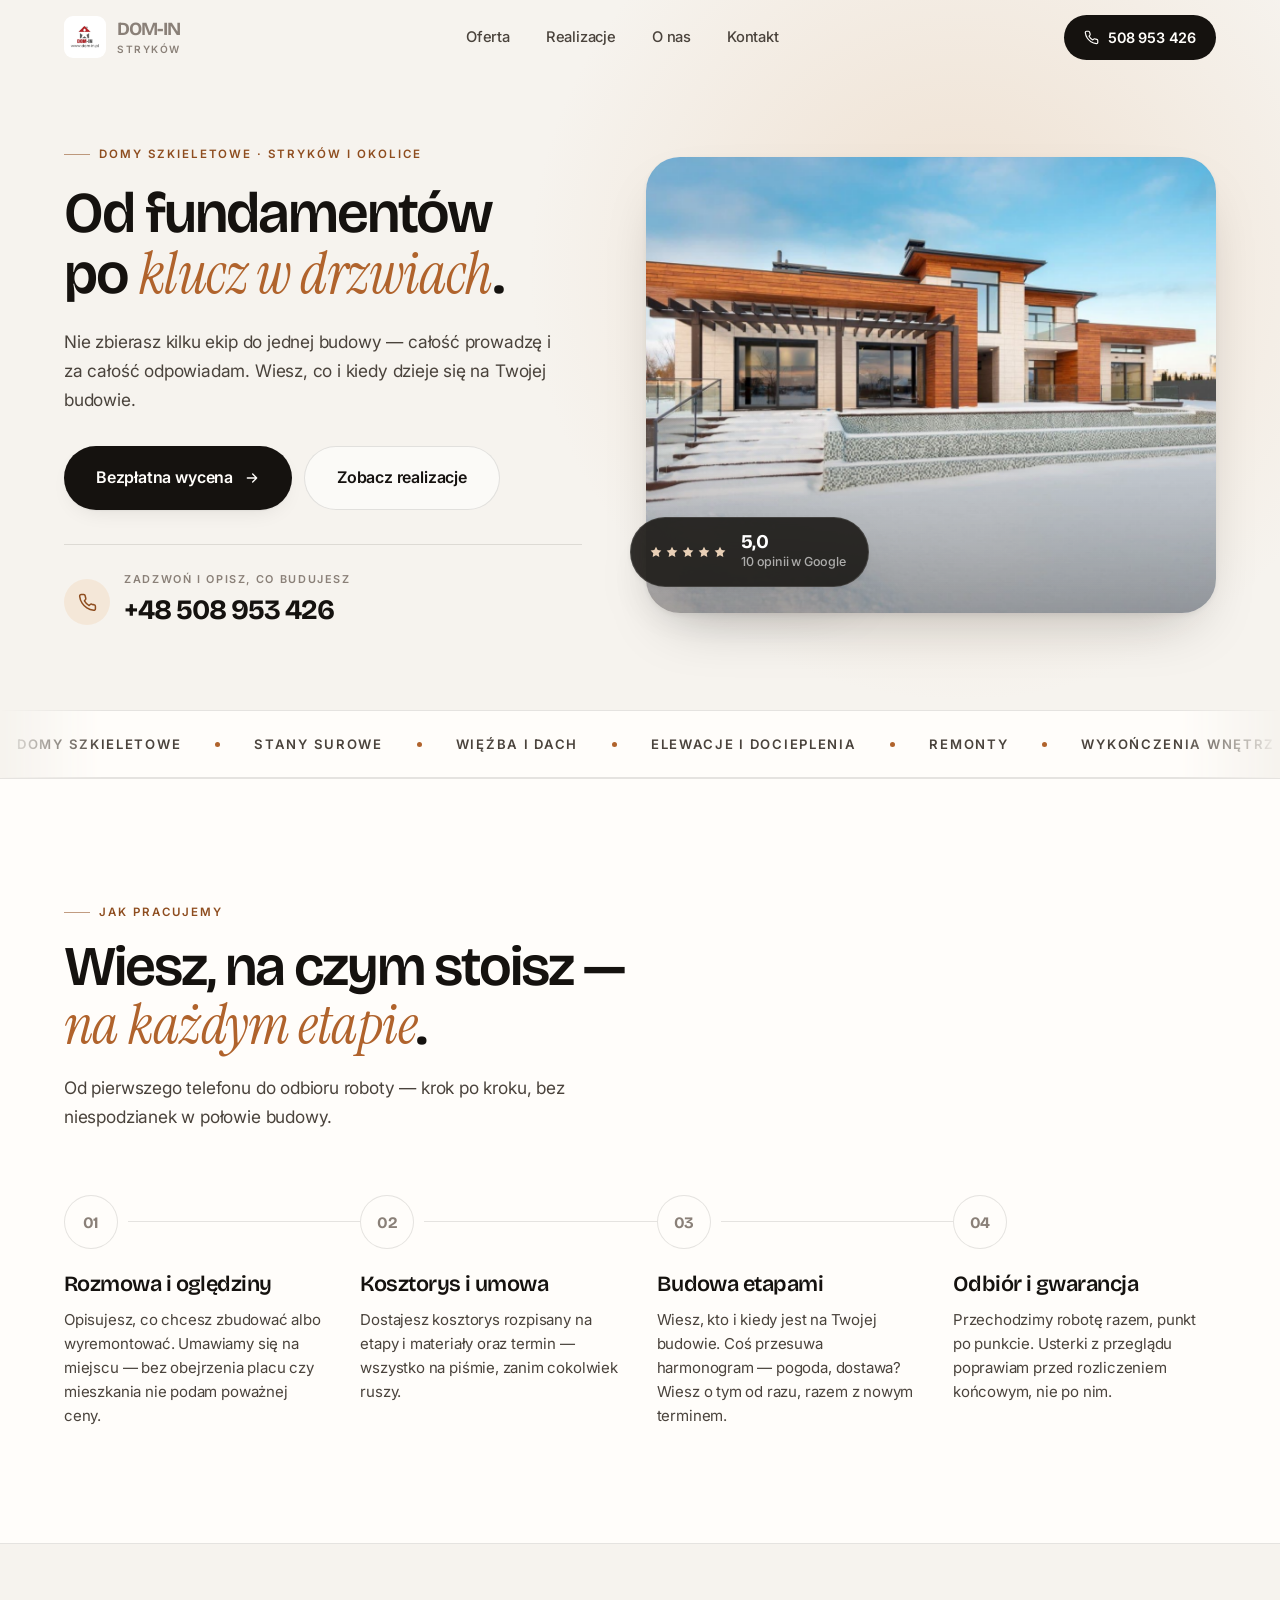
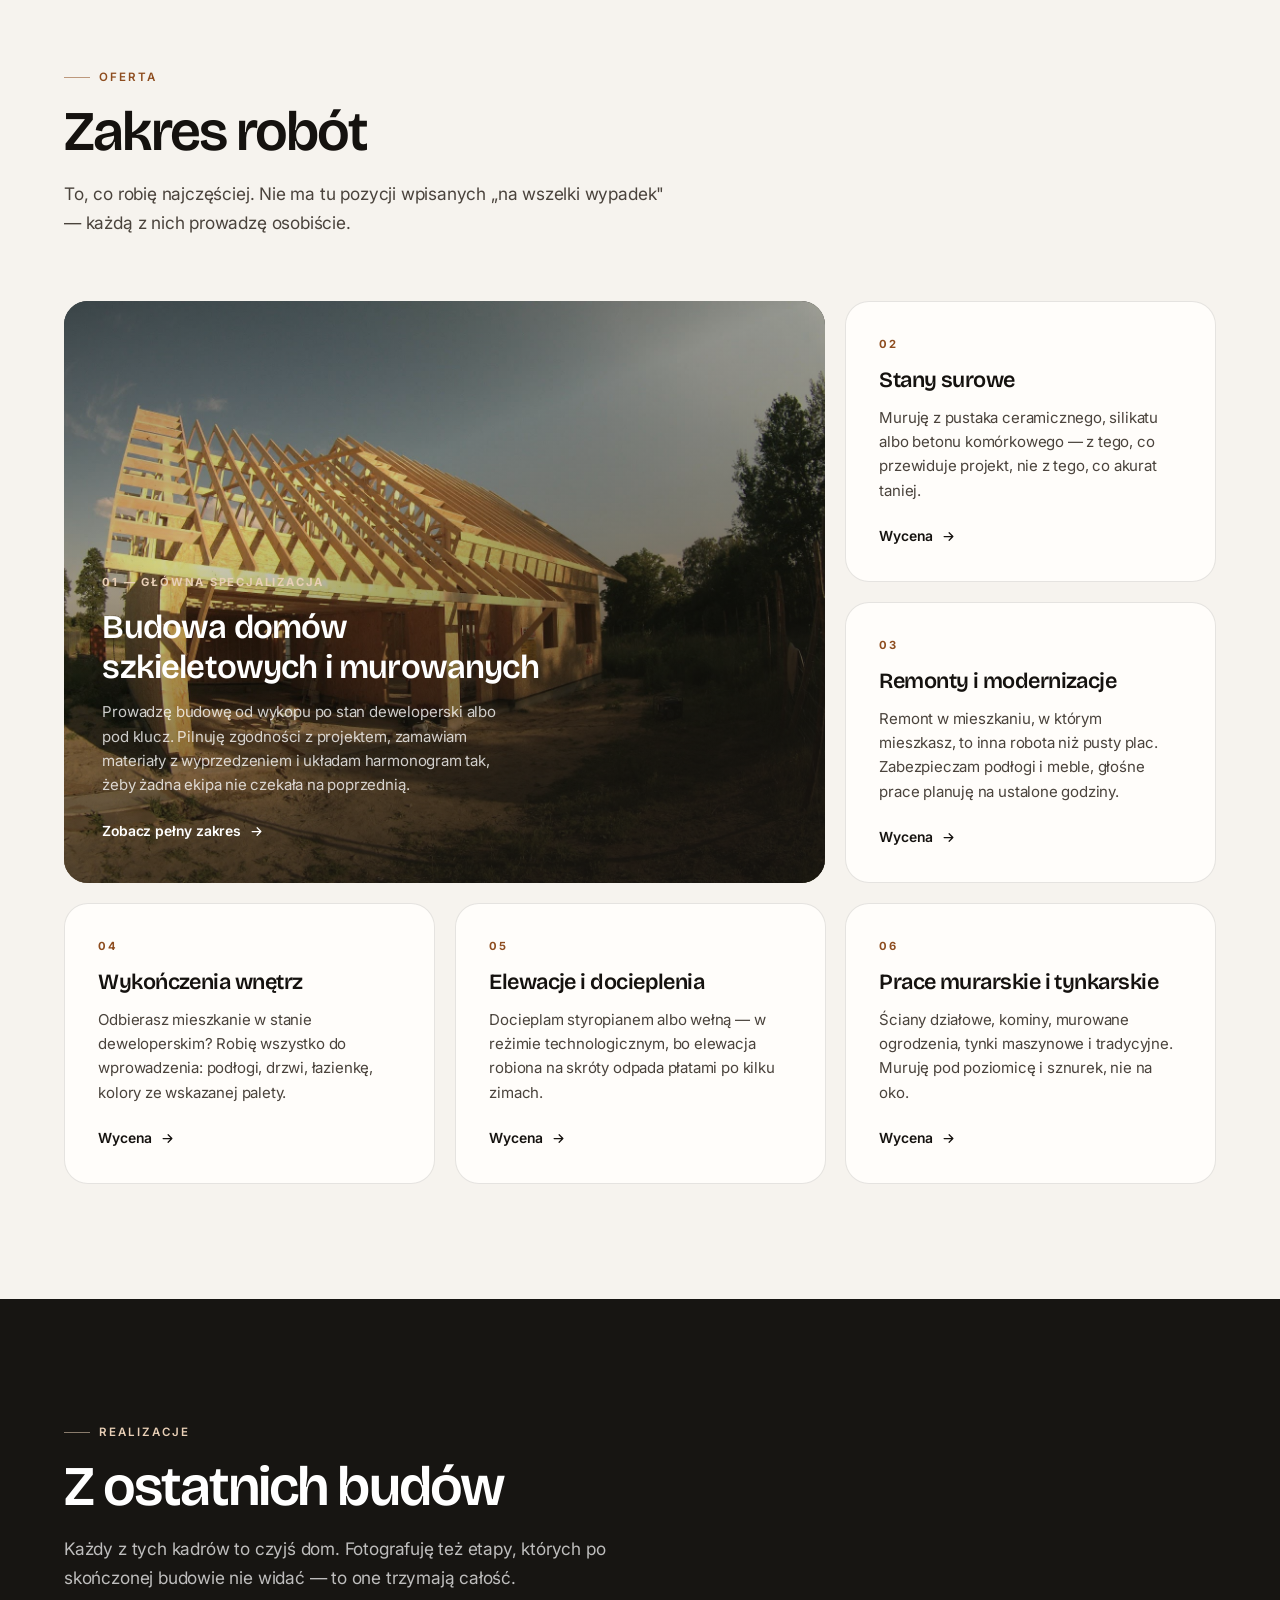
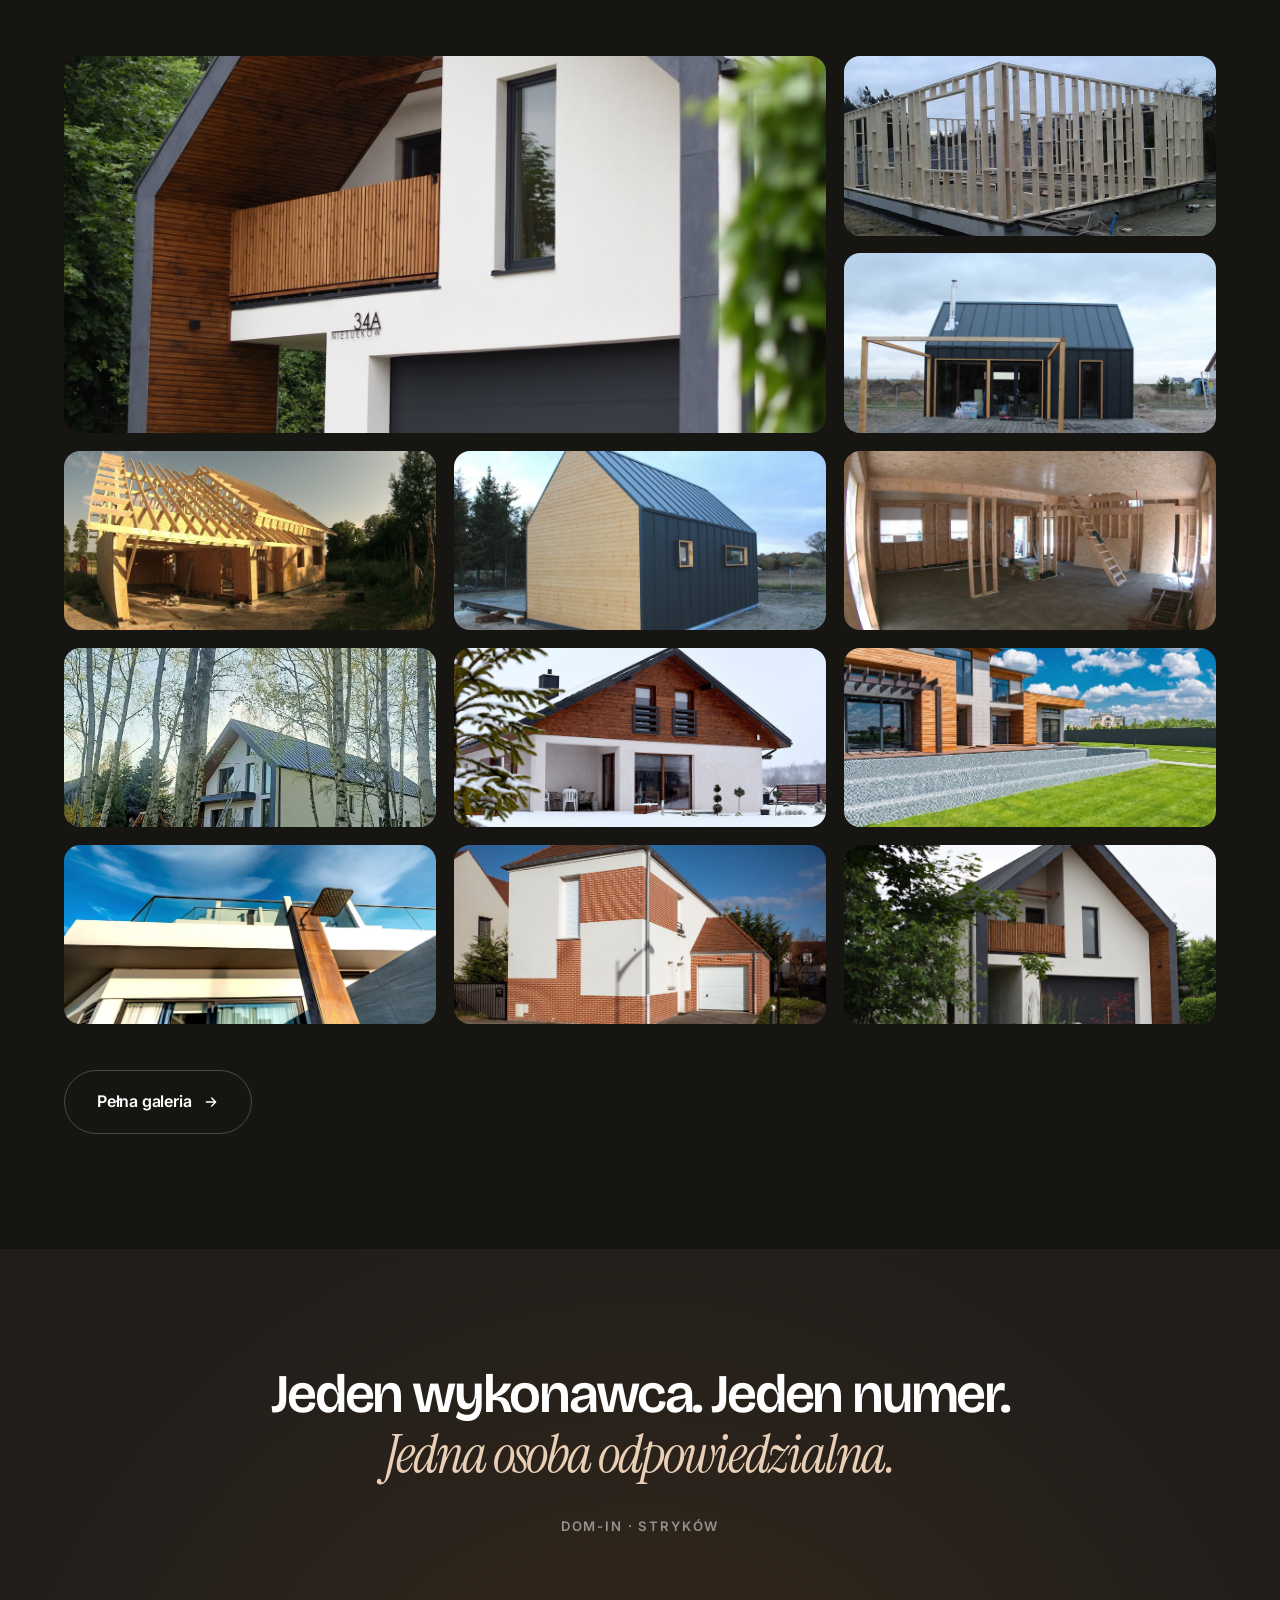
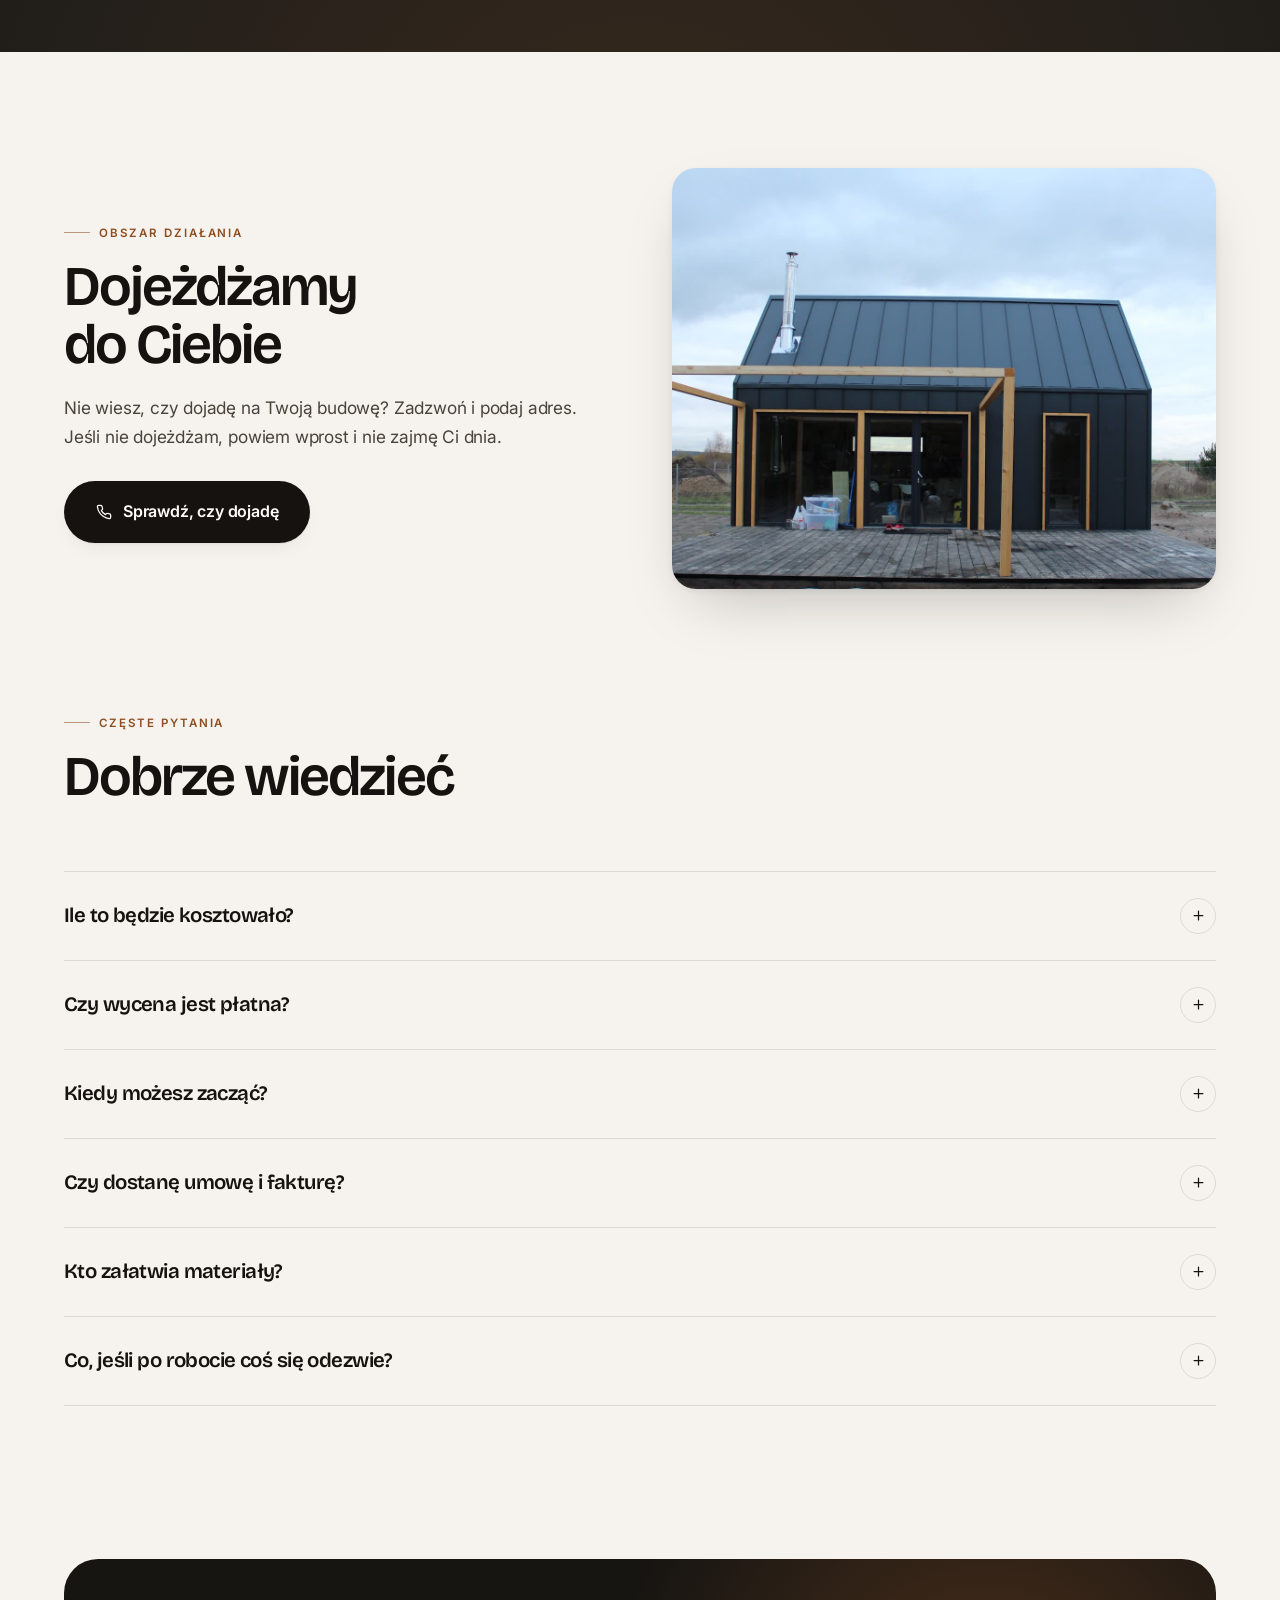
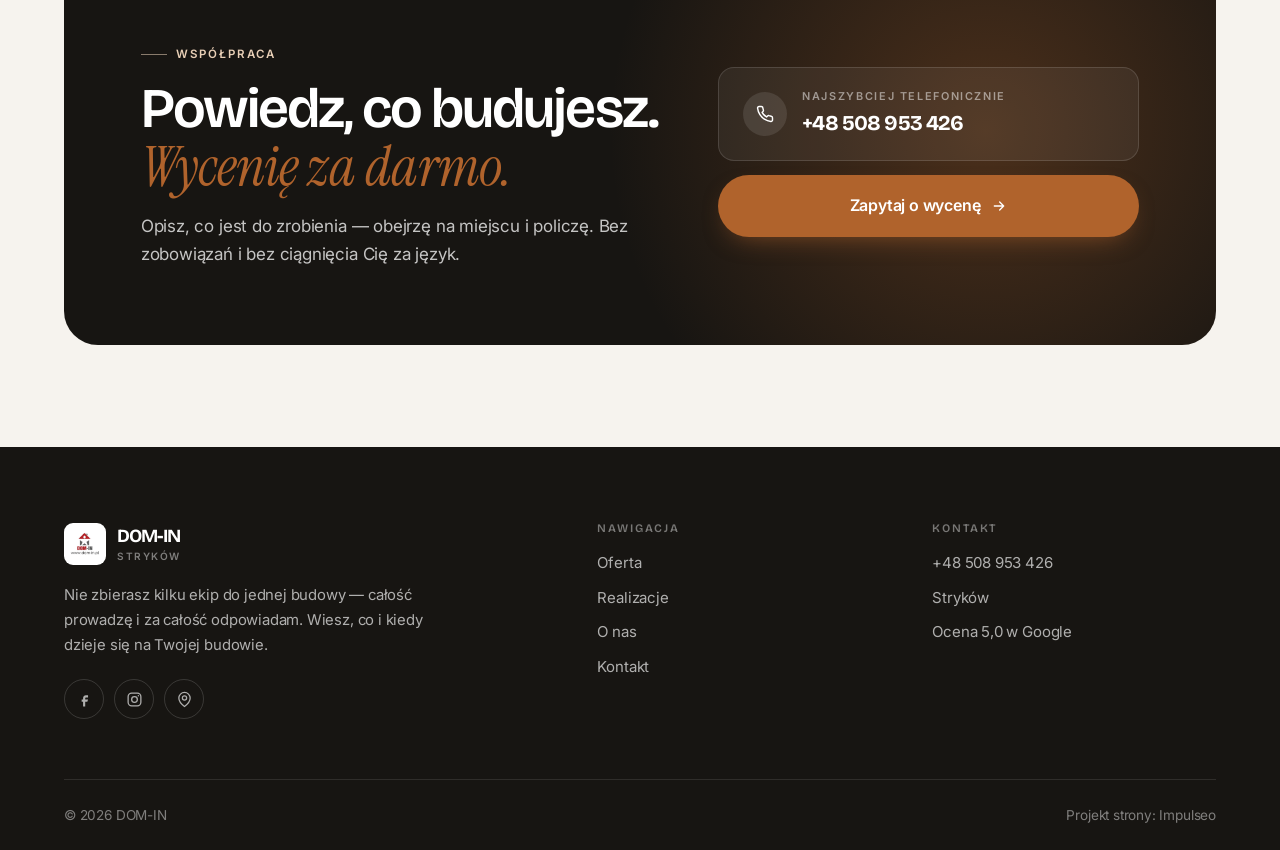
==== commit ffab5218: "Pierwszy ekran bez zaleznosci od JS + kompresja zdjec - animacja wejscia hero i naglowkow podstron n" ====
--- a/index.html
+++ b/index.html
@@ -65,18 +65,18 @@
 <section class="hero">
   <div class="wrap hero-grid">
     <div>
-      <span class="eyebrow rv">Domy szkieletowe · Stryków i okolice</span>
-      <h1 class="rv rv-d1">Od fundamentów<br>po <em class="ser">klucz w drzwiach</em>.</h1>
-      <p class="lead hero-lead rv rv-d2">Nie zbierasz kilku ekip do jednej budowy — całość prowadzę i za całość odpowiadam. Wiesz, co i kiedy dzieje się na Twojej budowie.</p>
-
-      <div class="hero-cta rv rv-d3">
+      <span class="eyebrow fx">Domy szkieletowe · Stryków i okolice</span>
+      <h1 class="fx fx-d1">Od fundamentów<br>po <em class="ser">klucz w drzwiach</em>.</h1>
+      <p class="lead hero-lead fx fx-d2">Nie zbierasz kilku ekip do jednej budowy — całość prowadzę i za całość odpowiadam. Wiesz, co i kiedy dzieje się na Twojej budowie.</p>
+
+      <div class="hero-cta fx fx-d3">
         <a class="btn btn-1 btn-lg" href="kontakt.html">Bezpłatna wycena
           <svg width="16" height="16" viewBox="0 0 24 24" fill="none" stroke="currentColor" stroke-width="2" stroke-linecap="round" stroke-linejoin="round"><path d="M5 12h14M13 6l6 6-6 6"/></svg>
         </a>
         <a class="btn btn-2 btn-lg" href="realizacje.html">Zobacz realizacje</a>
       </div>
 
-      <div class="hero-tel rv rv-d4">
+      <div class="hero-tel fx fx-d4">
         <span class="hero-tel-ico">
           <svg width="19" height="19" viewBox="0 0 24 24" fill="none" stroke="currentColor" stroke-width="1.9" stroke-linecap="round" stroke-linejoin="round"><path d="M22 16.9v3a2 2 0 0 1-2.2 2 19.8 19.8 0 0 1-8.6-3.1 19.5 19.5 0 0 1-6-6A19.8 19.8 0 0 1 2.1 4.2 2 2 0 0 1 4.1 2h3a2 2 0 0 1 2 1.7c.1 1 .4 1.9.7 2.8a2 2 0 0 1-.5 2.1L8.1 9.9a16 16 0 0 0 6 6l1.3-1.3a2 2 0 0 1 2.1-.4c.9.3 1.8.6 2.8.7a2 2 0 0 1 1.7 2Z"/></svg>
         </span>
@@ -87,7 +87,7 @@
       </div>
     </div>
 
-    <div class="hero-media rv rv-d2">
+    <div class="hero-media fx fx-d2">
       <div class="hero-shot">
         <img src="img/g12.jpg" alt="Nowoczesny dom z drewnianą elewacją i pergolą, realizacja DOM-IN" width="1200" height="1350" fetchpriority="high">
       </div>
--- a/assets/app.css
+++ b/assets/app.css
@@ -465,6 +465,14 @@
 .ct-row a{transition:color .25s}
 .ct-row a:hover{color:var(--wood-d)}
 
+/* ---------- Wejscie pierwszego ekranu (bez JS) ---------- */
+@keyframes fxUp{from{opacity:0;transform:translateY(22px)}to{opacity:1;transform:none}}
+.fx{opacity:0;animation:fxUp .8s var(--ease-out) both}
+.fx-d1{animation-delay:.07s}
+.fx-d2{animation-delay:.14s}
+.fx-d3{animation-delay:.21s}
+.fx-d4{animation-delay:.28s}
+
 /* ---------- Reveal ---------- */
 .rv{opacity:0;transform:translateY(26px);transition:opacity .8s var(--ease-out),transform .9s var(--ease-out)}
 .rv.in{opacity:1;transform:none}
@@ -515,4 +523,5 @@
 @media (prefers-reduced-motion:reduce){
   *,*::before,*::after{animation-duration:.001ms !important;animation-iteration-count:1 !important;transition-duration:.001ms !important;scroll-behavior:auto !important}
   .rv{opacity:1;transform:none}
-}
+  .fx{opacity:1;animation:none}
+}
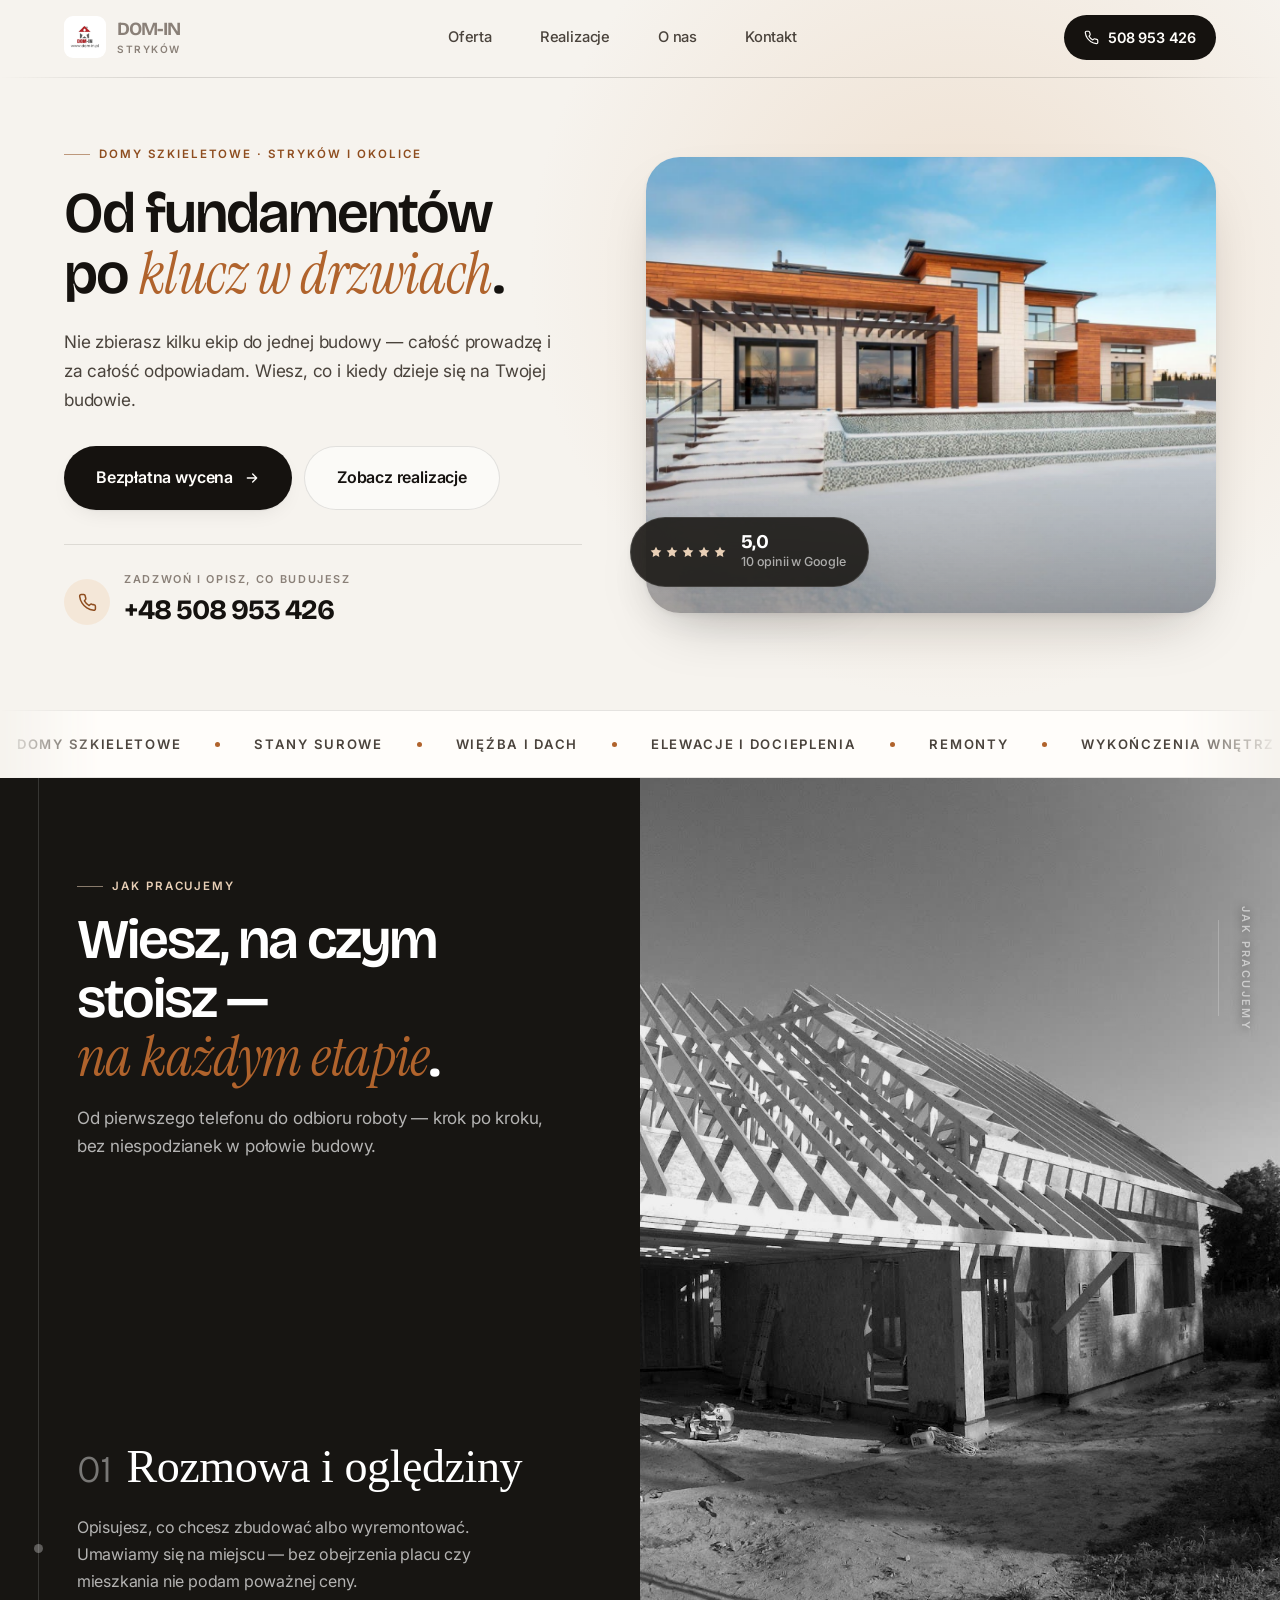
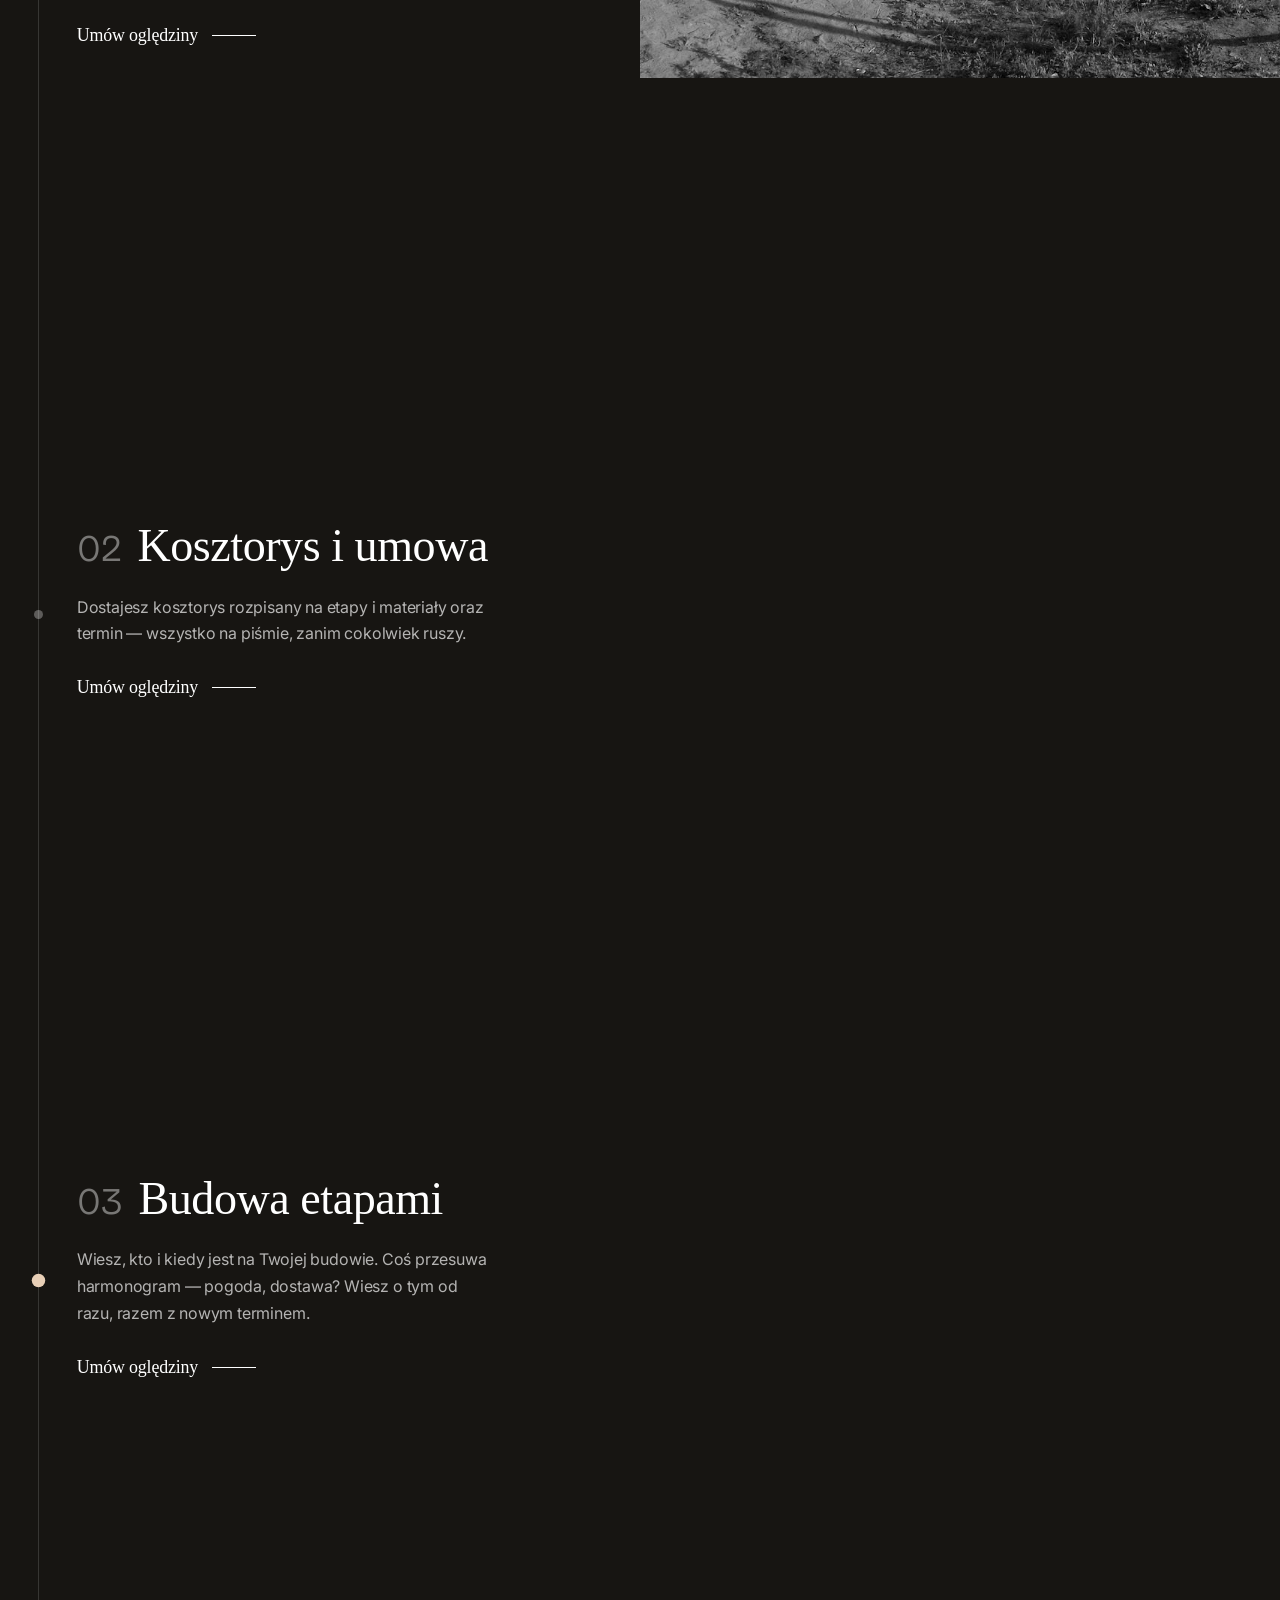
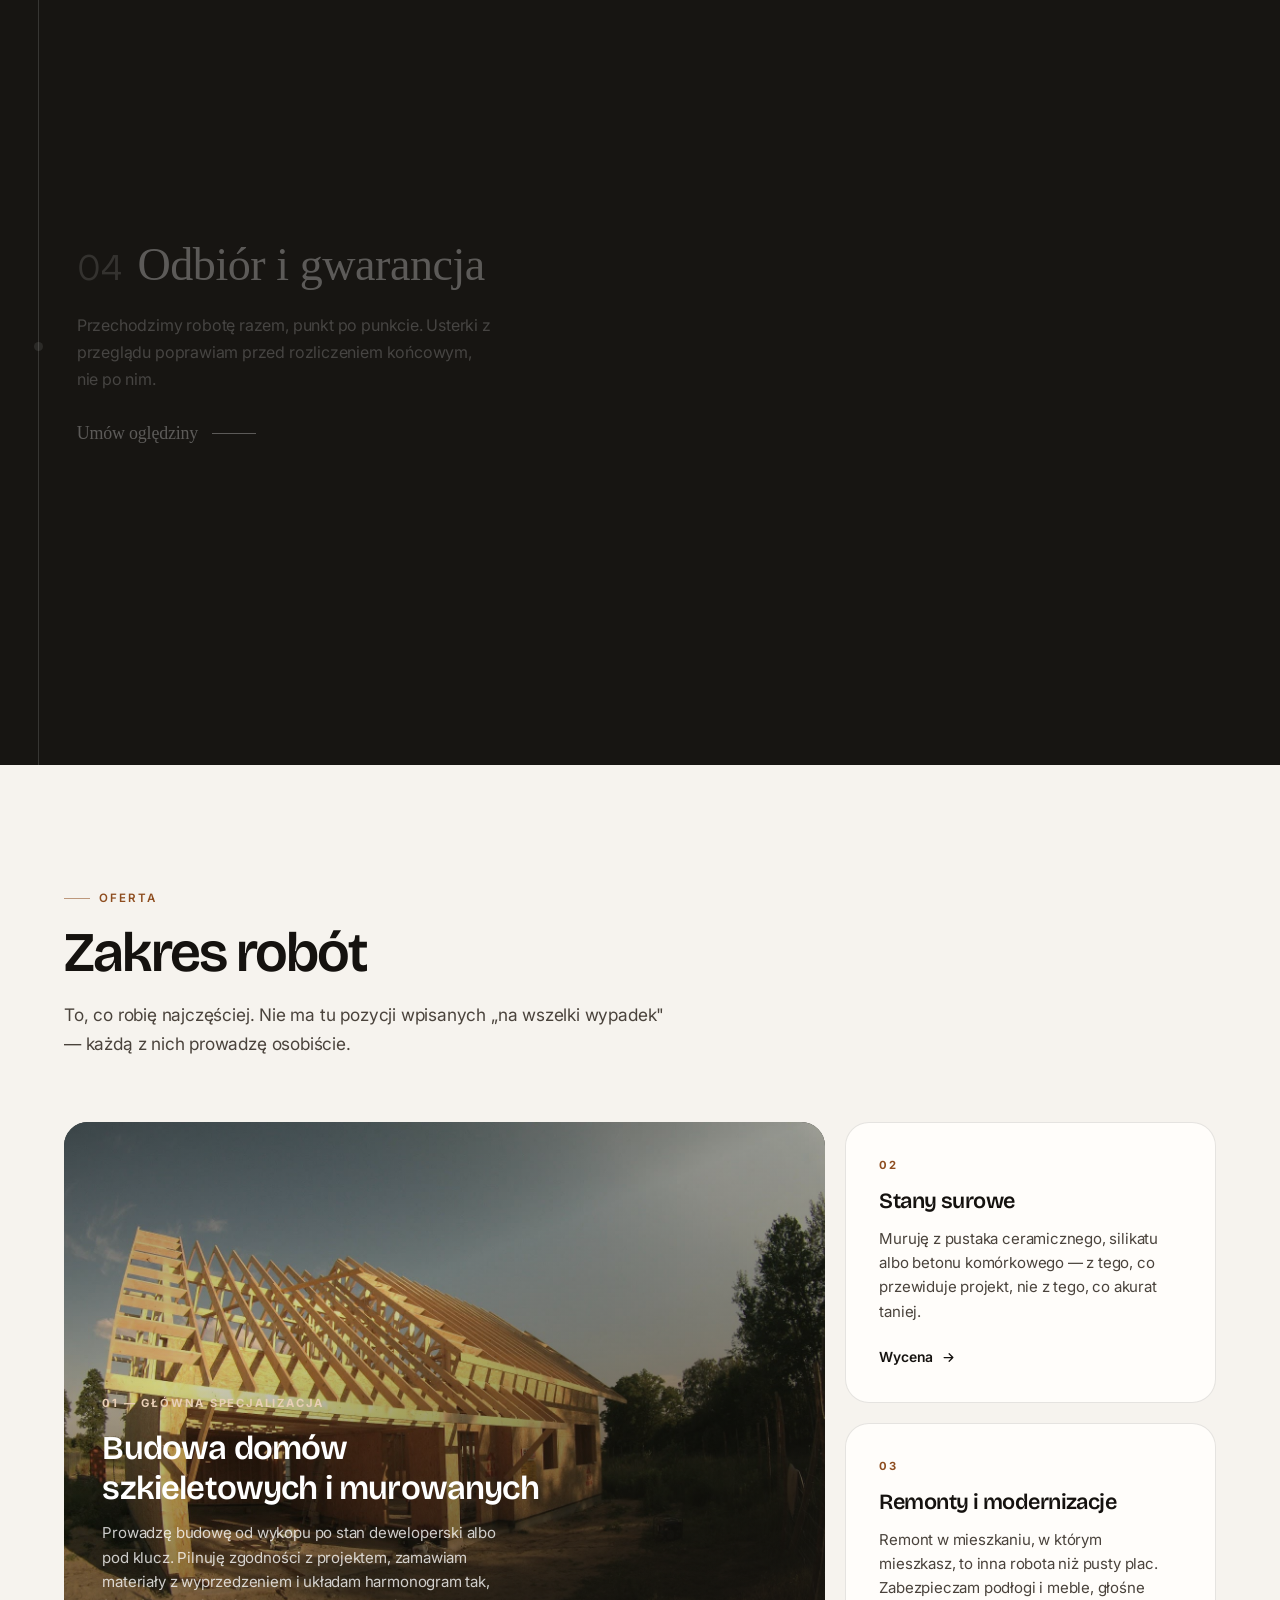
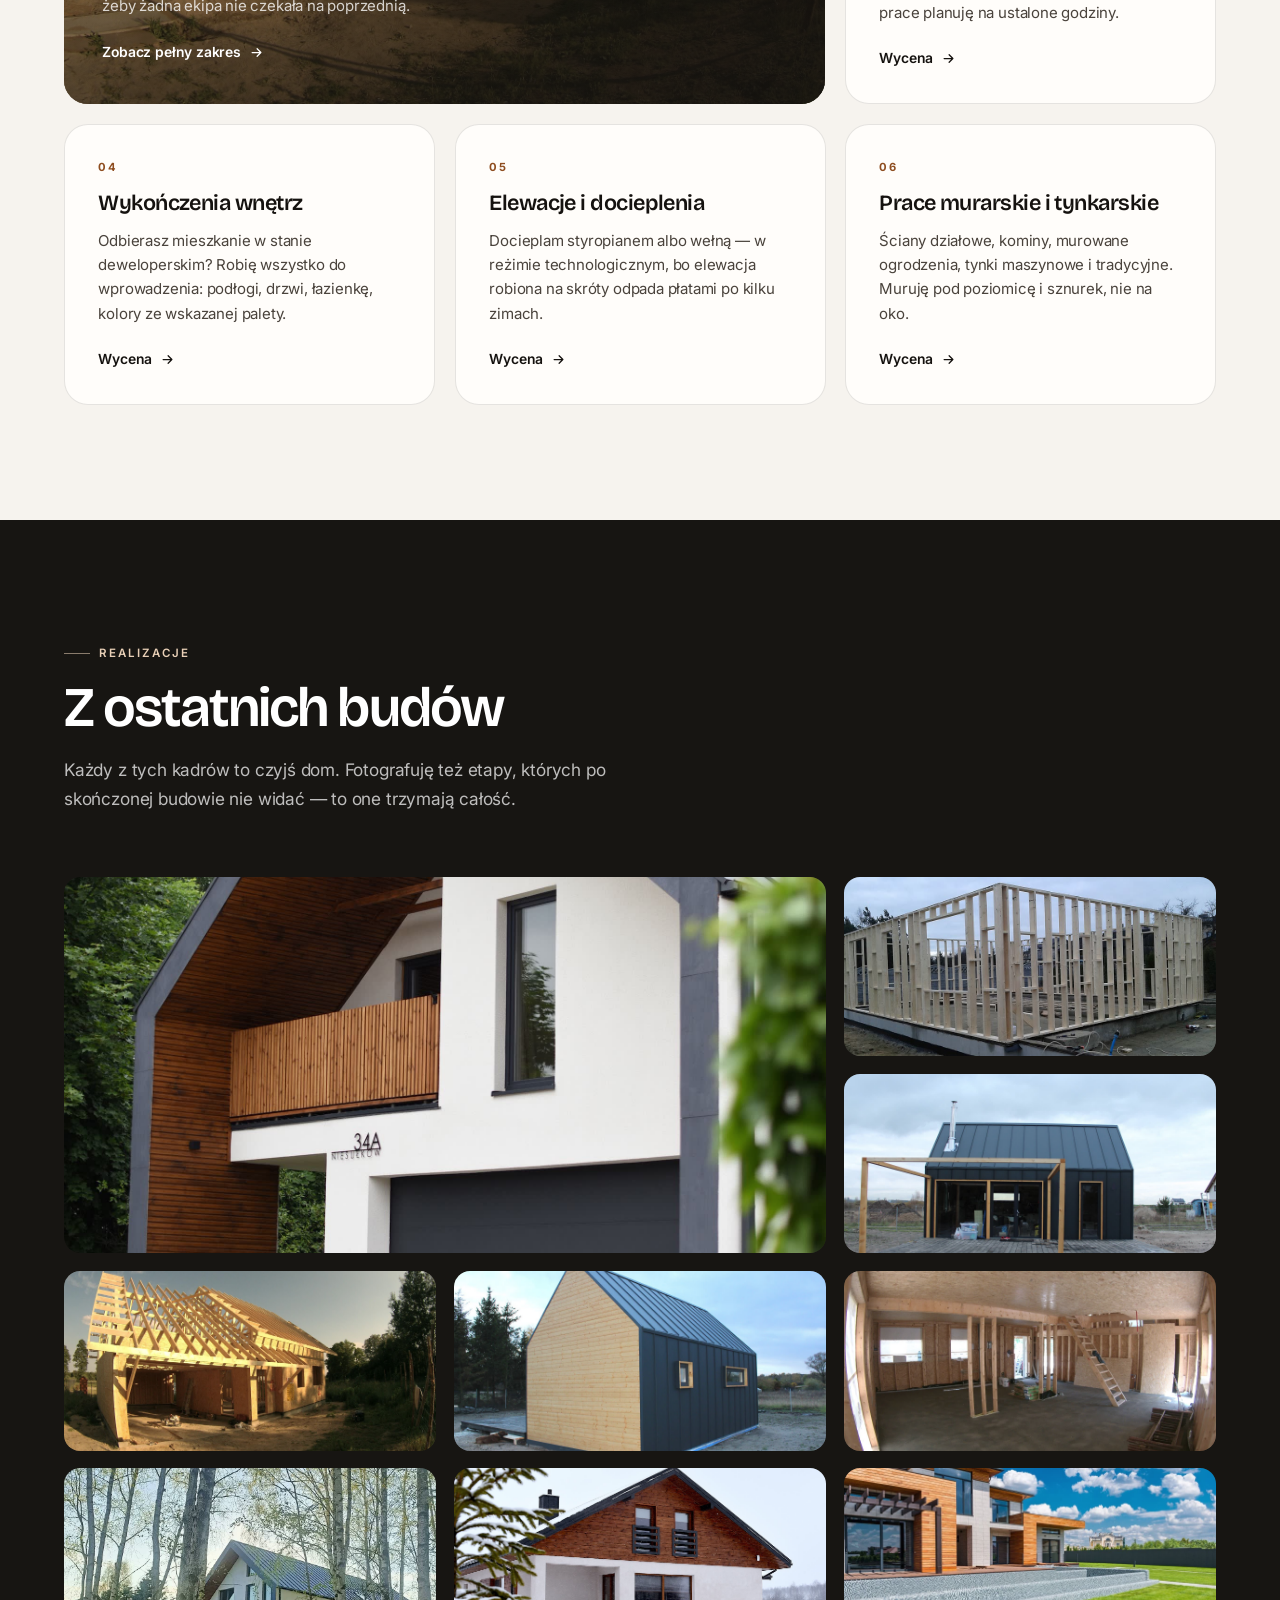
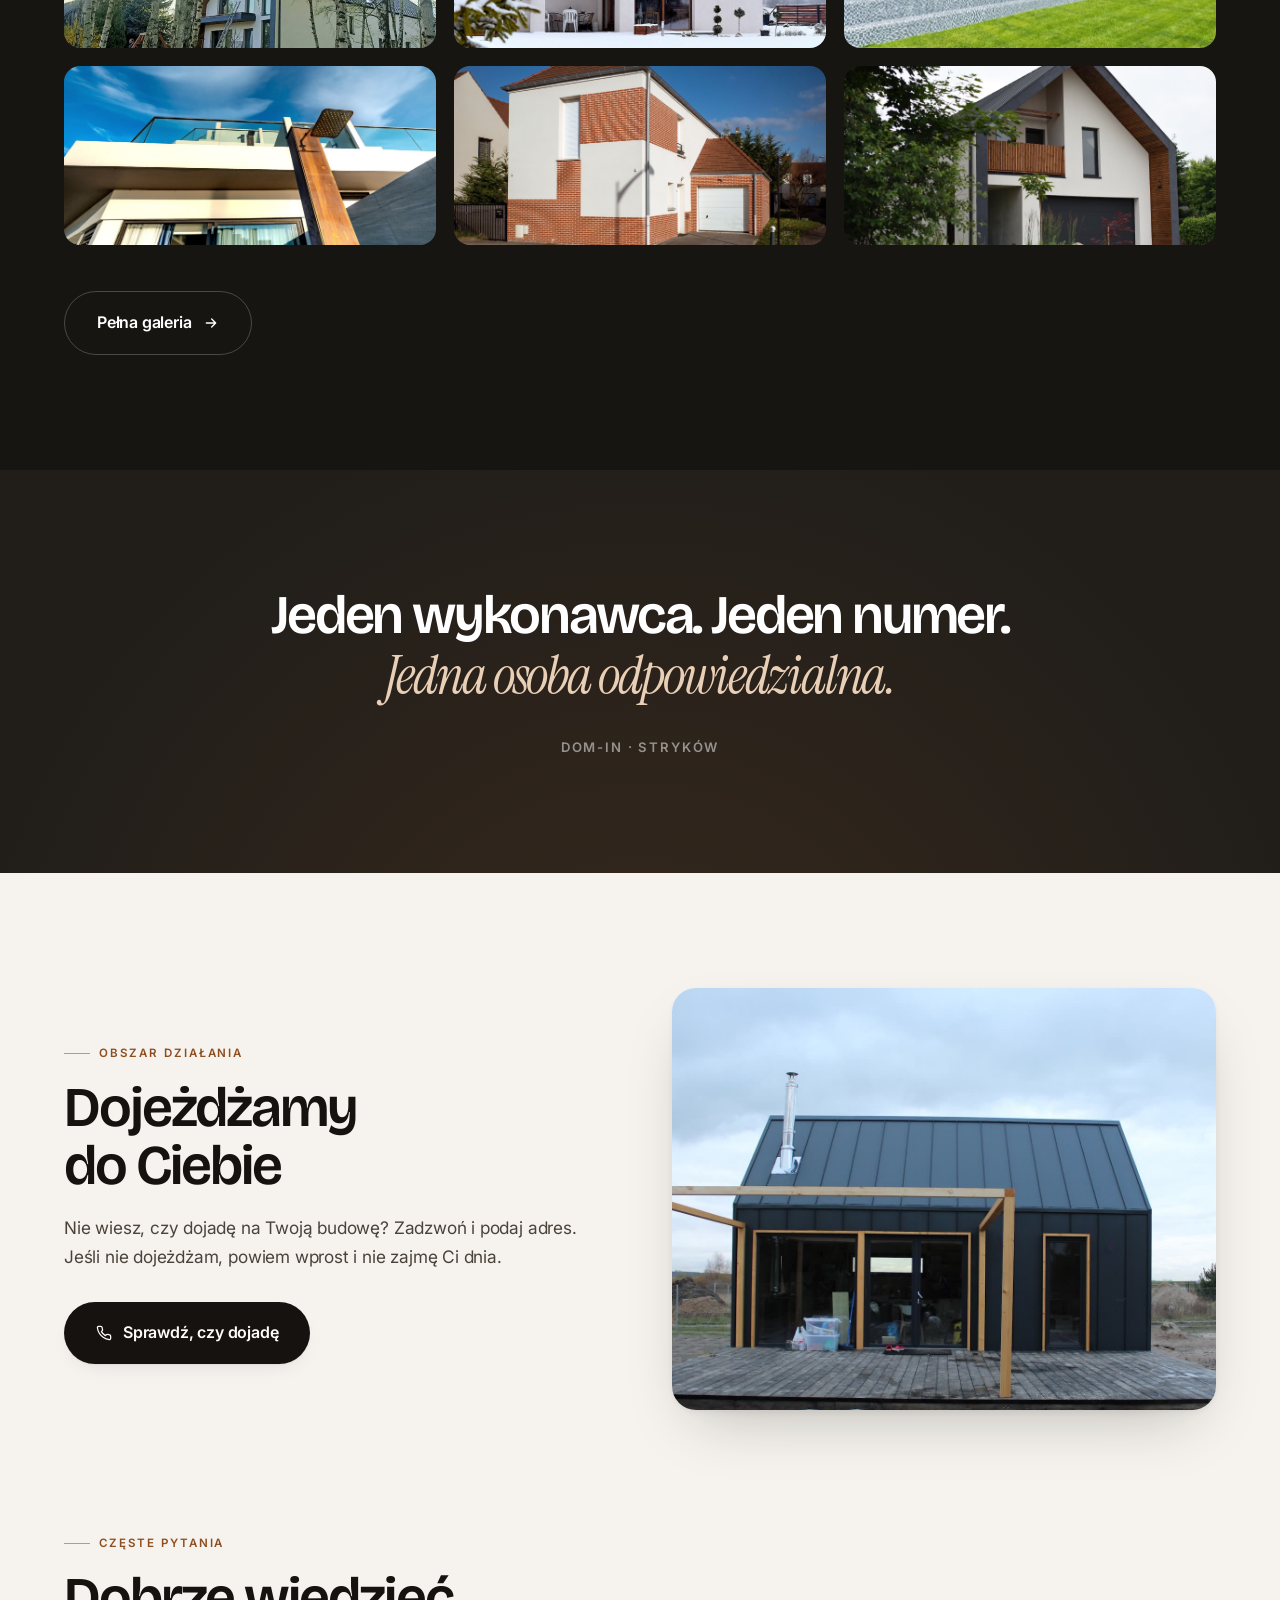
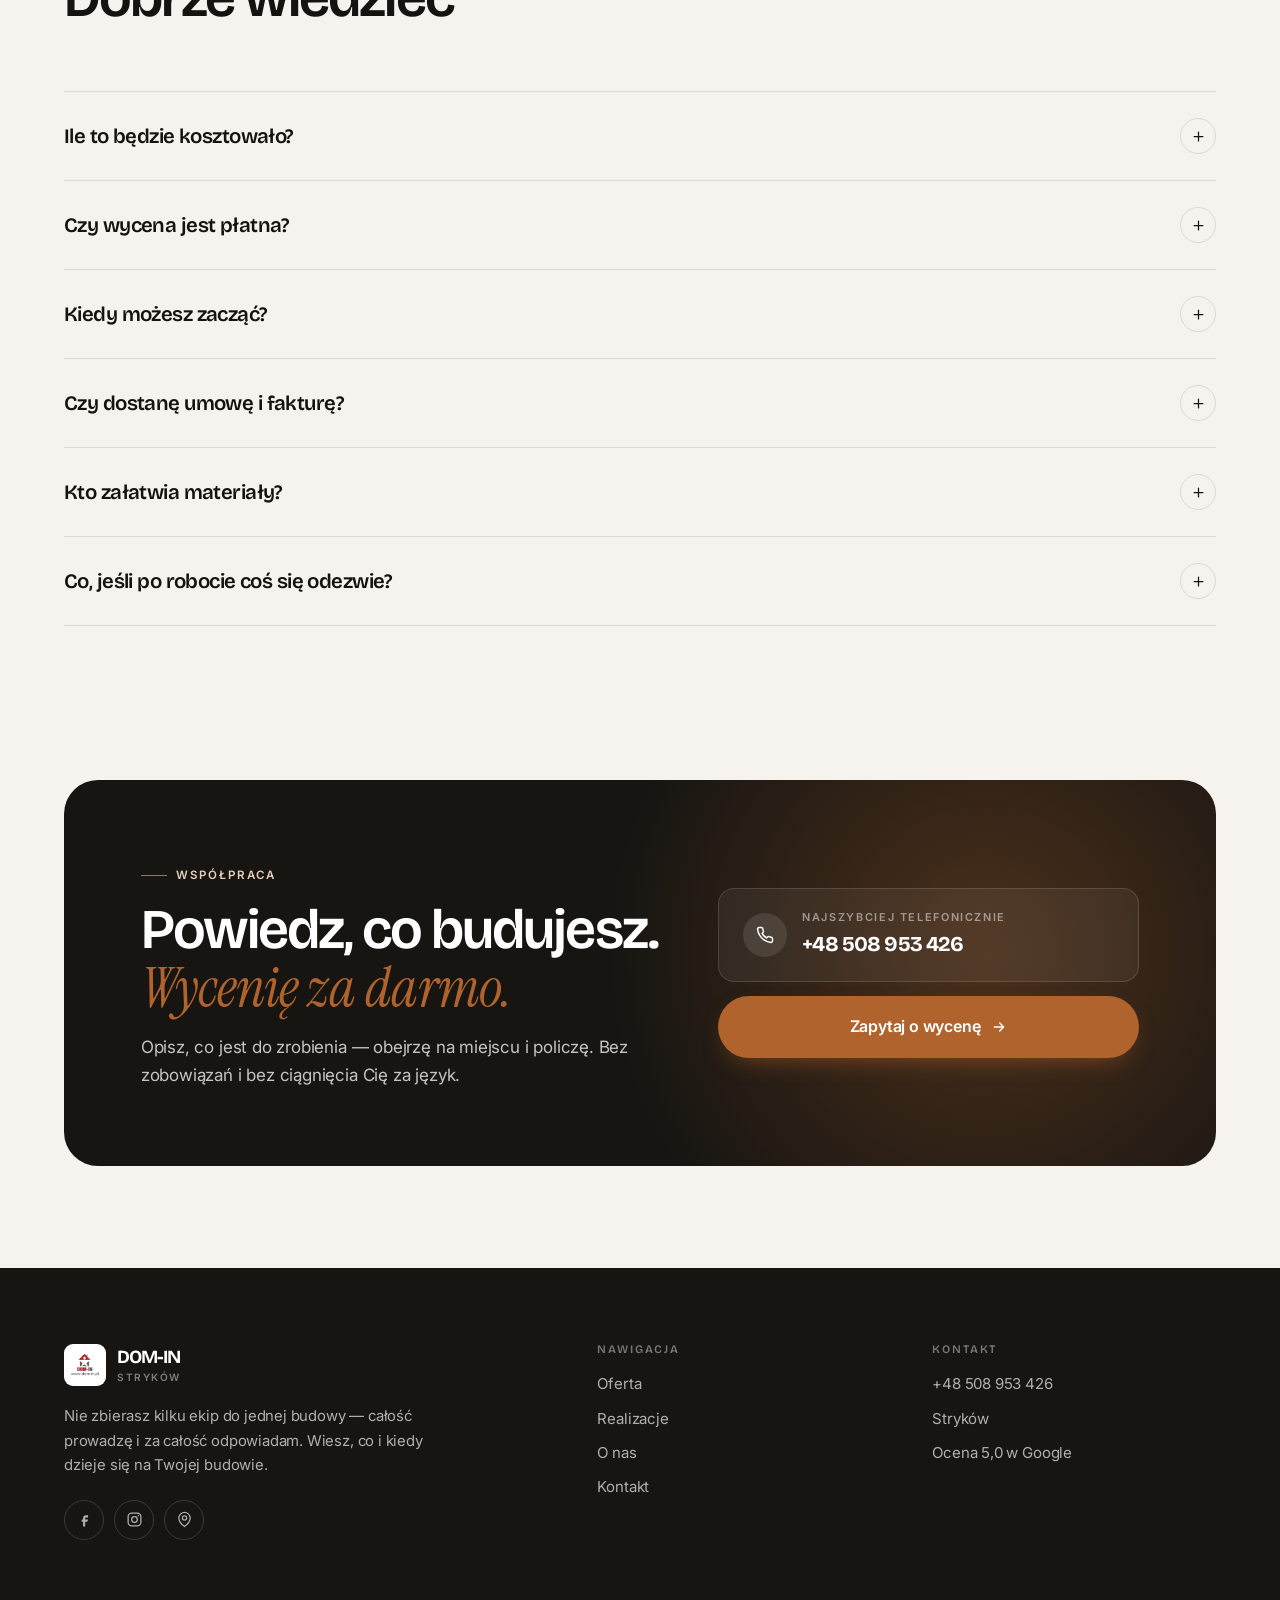
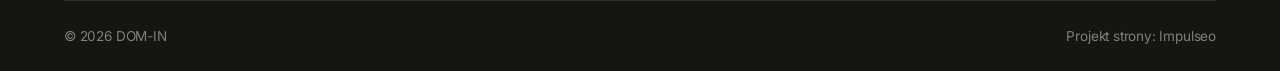
==== commit 491f64cc: "Sekcja procesu jako split-screen z przyklejonym kadrem Wzorzec z pagano.it przeniesiony na material " ====
--- a/index.html
+++ b/index.html
@@ -115,32 +115,46 @@
 </div>
 
 <!-- ============ PROCES ============ -->
-<section class="sec proces" id="proces">
-  <div class="wrap">
-    <div class="sec-head rv">
-      <span class="eyebrow">Jak pracujemy</span>
-      <h2>Wiesz, na czym stoisz —<br><em class="ser">na każdym etapie</em>.</h2>
-      <p class="lead">Od pierwszego telefonu do odbioru roboty — krok po kroku, bez niespodzianek w połowie budowy.</p>
-    </div>
-
-    <div class="steps">
-      <div class="step rv"><div class="step-n">01</div>
-        <h3>Rozmowa i oględziny</h3>
-        <p>Opisujesz, co chcesz zbudować albo wyremontować. Umawiamy się na miejscu — bez obejrzenia placu czy mieszkania nie podam poważnej ceny.</p>
-      </div>
-      <div class="step rv rv-d1"><div class="step-n">02</div>
-        <h3>Kosztorys i umowa</h3>
-        <p>Dostajesz kosztorys rozpisany na etapy i materiały oraz termin — wszystko na piśmie, zanim cokolwiek ruszy.</p>
-      </div>
-      <div class="step rv rv-d2"><div class="step-n">03</div>
-        <h3>Budowa etapami</h3>
-        <p>Wiesz, kto i kiedy jest na Twojej budowie. Coś przesuwa harmonogram — pogoda, dostawa? Wiesz o tym od razu, razem z nowym terminem.</p>
-      </div>
-      <div class="step rv rv-d3"><div class="step-n">04</div>
-        <h3>Odbiór i gwarancja</h3>
-        <p>Przechodzimy robotę razem, punkt po punkcie. Usterki z przeglądu poprawiam przed rozliczeniem końcowym, nie po nim.</p>
-      </div>
-    </div>
+<section class="flow" id="proces">
+  <div class="flow-steps">
+    <div style="max-width:46ch;margin-bottom:clamp(30px,4vw,52px)">
+      <span class="eyebrow" style="color:var(--wood-l)">Jak pracujemy</span>
+      <h2 style="color:#fff;margin:16px 0 18px">Wiesz, na czym stoisz —<br><em class="ser">na każdym etapie</em>.</h2>
+      <p style="color:rgba(255,255,255,.68)">Od pierwszego telefonu do odbioru roboty — krok po kroku, bez niespodzianek w połowie budowy.</p>
+    </div>
+
+        <article class="fstep" data-i="0">
+          <img class="fstep-img" src="img/g6.jpg" alt="Konstrukcja ścian szkieletowych na płycie fundamentowej" loading="lazy">
+          <h3><i>01</i> <b>Rozmowa i oględziny</b></h3>
+          <p>Opisujesz, co chcesz zbudować albo wyremontować. Umawiamy się na miejscu — bez obejrzenia placu czy mieszkania nie podam poważnej ceny.</p>
+          <a class="lnk" href="kontakt.html">Umów oględziny <span aria-hidden="true"></span></a>
+        </article>
+        <article class="fstep" data-i="1">
+          <img class="fstep-img" src="img/g2.jpg" alt="Dom szkieletowy w trakcie montażu elewacji" loading="lazy">
+          <h3><i>02</i> <b>Kosztorys i umowa</b></h3>
+          <p>Dostajesz kosztorys rozpisany na etapy i materiały oraz termin — wszystko na piśmie, zanim cokolwiek ruszy.</p>
+          <a class="lnk" href="kontakt.html">Umów oględziny <span aria-hidden="true"></span></a>
+        </article>
+        <article class="fstep" data-i="2">
+          <img class="fstep-img" src="img/g3.jpg" alt="Więźba dachowa domu szkieletowego" loading="lazy">
+          <h3><i>03</i> <b>Budowa etapami</b></h3>
+          <p>Wiesz, kto i kiedy jest na Twojej budowie. Coś przesuwa harmonogram — pogoda, dostawa? Wiesz o tym od razu, razem z nowym terminem.</p>
+          <a class="lnk" href="kontakt.html">Umów oględziny <span aria-hidden="true"></span></a>
+        </article>
+        <article class="fstep" data-i="3">
+          <img class="fstep-img" src="img/g1.jpg" alt="Gotowy dom jednorodzinny z elewacją drewnianą" loading="lazy">
+          <h3><i>04</i> <b>Odbiór i gwarancja</b></h3>
+          <p>Przechodzimy robotę razem, punkt po punkcie. Usterki z przeglądu poprawiam przed rozliczeniem końcowym, nie po nim.</p>
+          <a class="lnk" href="kontakt.html">Umów oględziny <span aria-hidden="true"></span></a>
+        </article>
+  </div>
+
+  <div class="flow-media">
+    <span class="vlabel">Jak pracujemy</span>
+      <img src="img/g6.jpg" alt="Konstrukcja ścian szkieletowych na płycie fundamentowej" class="on" loading="lazy">
+      <img src="img/g2.jpg" alt="Dom szkieletowy w trakcie montażu elewacji" loading="lazy">
+      <img src="img/g3.jpg" alt="Więźba dachowa domu szkieletowego" loading="lazy">
+      <img src="img/g1.jpg" alt="Gotowy dom jednorodzinny z elewacją drewnianą" loading="lazy">
   </div>
 </section>
 
--- a/assets/app.css
+++ b/assets/app.css
@@ -120,7 +120,13 @@
   transition:background .4s var(--ease),box-shadow .4s var(--ease),height .4s var(--ease),border-color .4s;
   border-bottom:1px solid transparent;
 }
-.nav-in{display:flex;align-items:center;justify-content:space-between;gap:24px;width:100%}
+.nav-in{display:flex;align-items:center;justify-content:space-between;gap:24px;width:100%;position:relative}
+.nav-in::after{
+  content:"";position:absolute;left:0;right:0;bottom:-18px;height:1px;
+  background:linear-gradient(90deg,transparent,rgba(21,18,15,.14) 12%,rgba(21,18,15,.14) 88%,transparent);
+  opacity:1;transition:opacity .4s var(--ease);
+}
+.nav.on .nav-in::after{opacity:0}
 .nav.on{
   background:rgba(246,243,238,.94);backdrop-filter:blur(18px) saturate(1.4);
   border-bottom-color:var(--line-2);height:64px;
@@ -525,3 +531,83 @@
   .rv{opacity:1;transform:none}
   .fx{opacity:1;animation:none}
 }
+
+/* ==========================================================================
+   FLOW — proces jako split-screen z przyklejonym kadrem
+   ========================================================================== */
+.flow{
+  position:relative;background:var(--dark);color:#fff;
+  display:grid;grid-template-columns:1fr 1fr;
+}
+.flow-steps{position:relative;padding:clamp(60px,7vw,110px) clamp(28px,5vw,86px) clamp(60px,7vw,110px) clamp(44px,6vw,96px)}
+.flow-steps::before{content:"";position:absolute;left:clamp(24px,3vw,44px);top:0;bottom:0;width:1px;background:rgba(255,255,255,.14)}
+
+.fstep{
+  position:relative;min-height:74vh;
+  display:flex;flex-direction:column;justify-content:center;
+  opacity:.3;transition:opacity .7s var(--ease);
+}
+.fstep.on{opacity:1}
+.fstep::before{
+  content:"";position:absolute;left:calc(clamp(24px,3vw,44px) - clamp(44px,6vw,96px) - 4px);top:50%;
+  width:9px;height:9px;border-radius:50%;background:rgba(255,255,255,.3);
+  transition:background .6s var(--ease),transform .6s var(--ease);
+}
+.fstep.on::before{background:var(--wood-l);transform:scale(1.5)}
+
+.fstep h3{
+  display:flex;align-items:baseline;gap:.34em;
+  font-size:clamp(2rem,3.6vw,3.3rem);font-weight:600;letter-spacing:-.035em;color:#fff;margin-bottom:20px;
+}
+.fstep h3 i{
+  font-style:normal;font-weight:300;color:rgba(255,255,255,.42);
+  font-size:.82em;letter-spacing:0;
+}
+.fstep h3 b{font-family:var(--serif);font-weight:400;letter-spacing:-.01em}
+.fstep p{color:rgba(255,255,255,.68);font-size:1rem;line-height:1.68;max-width:42ch}
+
+.lnk{
+  display:inline-flex;align-items:center;gap:14px;margin-top:26px;
+  font-family:var(--serif);font-size:1.12rem;color:#fff;
+}
+.lnk span{display:block;width:44px;height:1px;background:currentColor;transition:width .45s var(--ease-out)}
+.lnk:hover span{width:74px}
+
+.flow-media{position:sticky;top:0;height:100vh;overflow:hidden;background:var(--dark-2)}
+.flow-media img{
+  position:absolute;inset:0;width:100%;height:100%;object-fit:cover;
+  filter:grayscale(1) contrast(1.06) brightness(.94);
+  opacity:0;transform:scale(1.04);
+  transition:opacity 1s var(--ease-out),transform 1.6s var(--ease-out);
+}
+.flow-media img.on{opacity:1;transform:none}
+
+.fstep-img{display:none}
+
+/* pionowa etykieta sekcji */
+.vlabel{
+  position:absolute;right:clamp(16px,2vw,30px);top:clamp(80px,10vw,130px);z-index:4;
+  display:flex;flex-direction:column;align-items:center;gap:18px;
+  writing-mode:vertical-rl;
+  font-size:.68rem;font-weight:600;letter-spacing:.22em;text-transform:uppercase;
+  color:rgba(255,255,255,.55);pointer-events:none;text-shadow:0 1px 8px rgba(0,0,0,.5);
+}
+.vlabel::after{content:"";width:1px;height:clamp(56px,8vw,96px);background:rgba(255,255,255,.22)}
+
+/* nawigacja w duchu studia architektonicznego */
+.nav-in{position:relative}
+.nav-links{gap:clamp(4px,1.4vw,22px)}
+
+@media (max-width:1080px){
+  .flow{grid-template-columns:1fr}
+  .flow-media{display:none}
+  .flow-steps{padding-inline:clamp(38px,7vw,60px) clamp(24px,5vw,40px)}
+  .fstep{min-height:0;padding-block:clamp(34px,5vw,52px);opacity:1}
+  .fstep::before{top:calc(clamp(34px,5vw,52px) + 14px);background:var(--wood-l)}
+  .fstep-img{
+    display:block;width:100%;aspect-ratio:16/10;object-fit:cover;
+    border-radius:var(--r-m);margin-bottom:26px;
+    filter:grayscale(1) contrast(1.06) brightness(.94);
+  }
+  .vlabel{display:none}
+}
